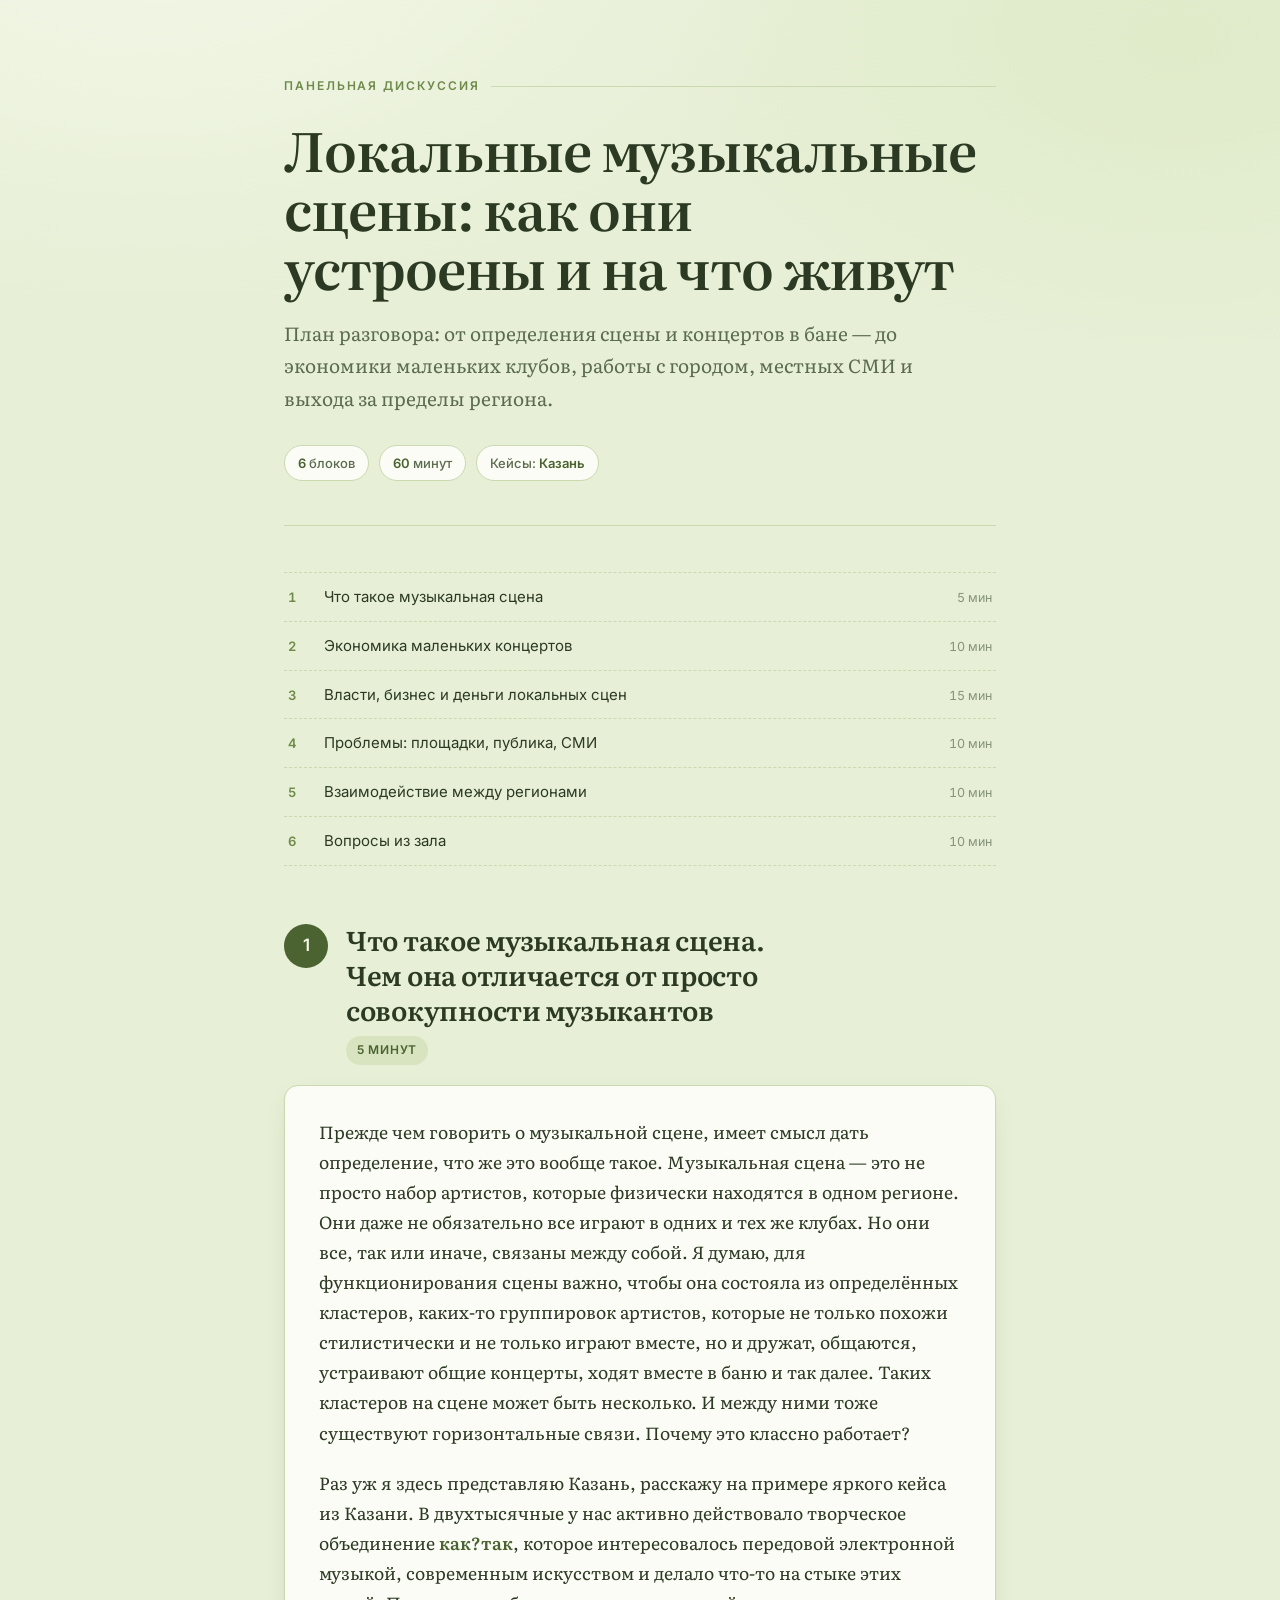
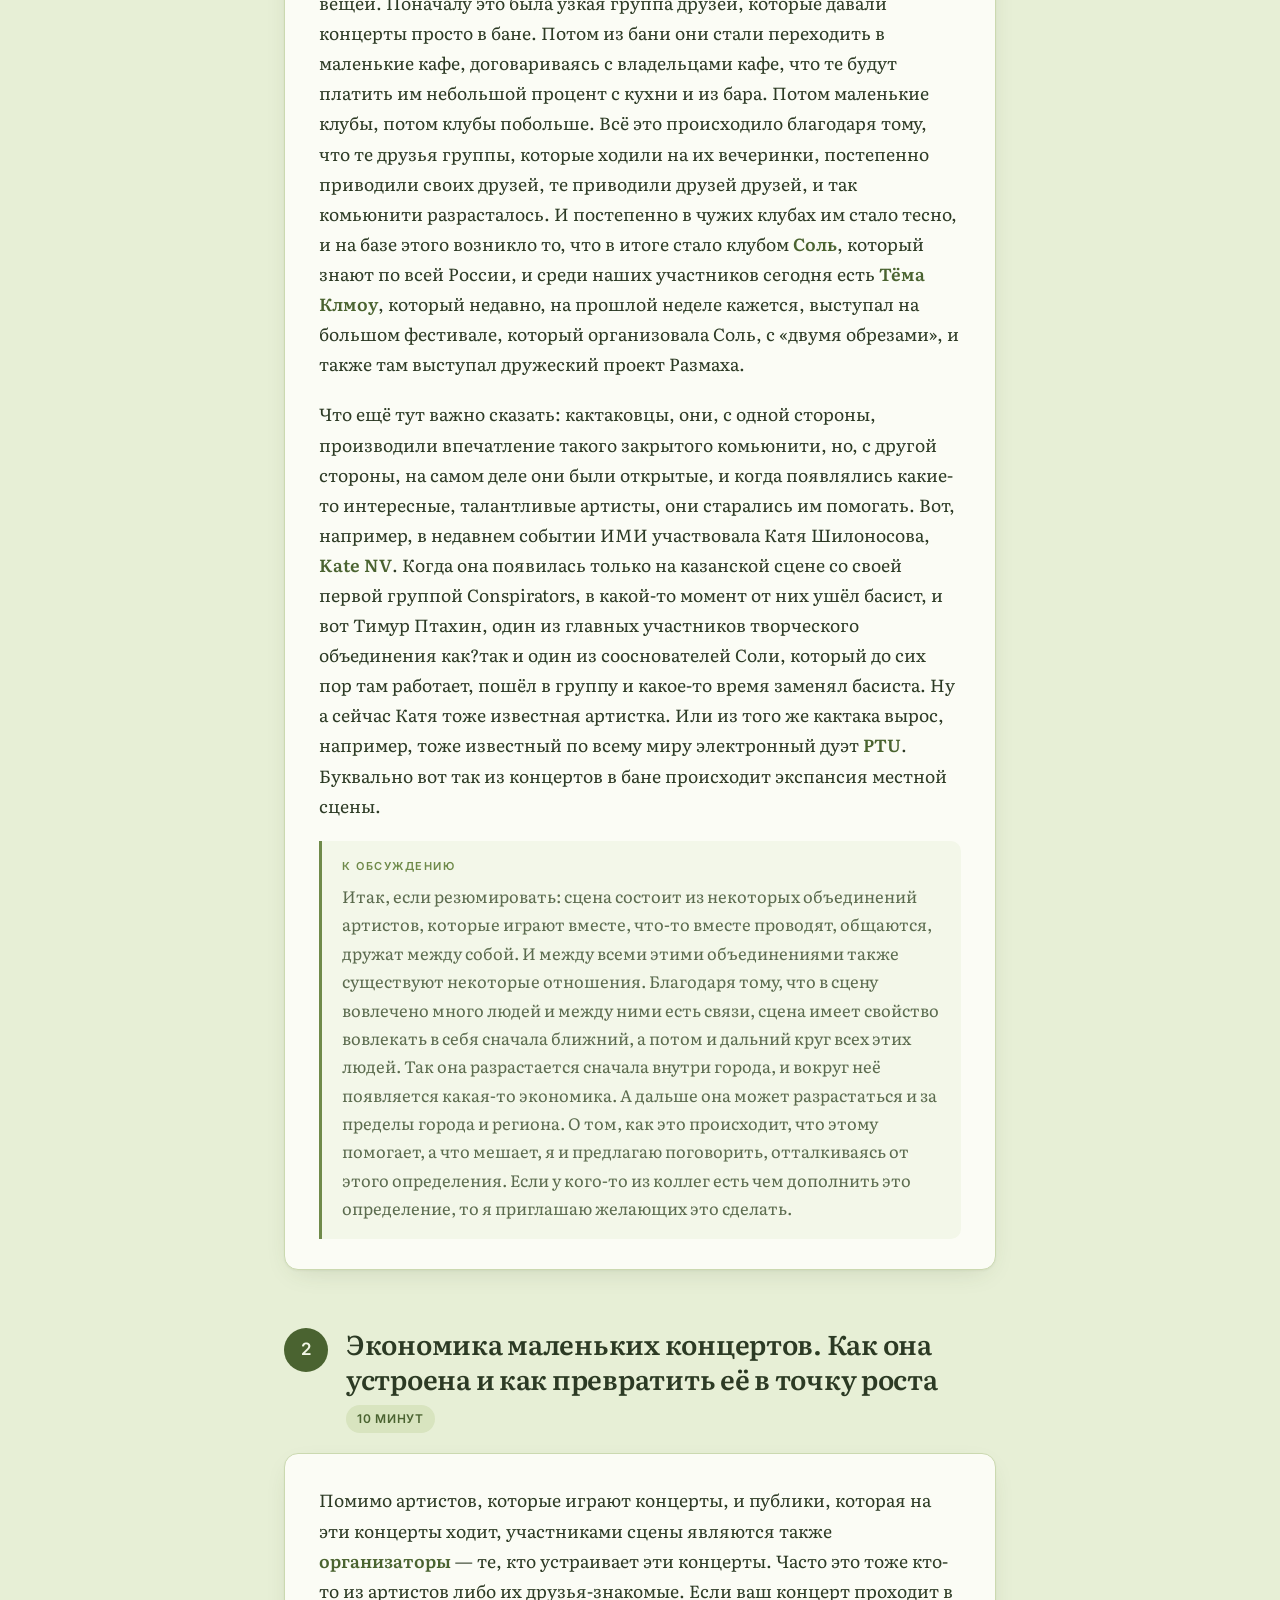
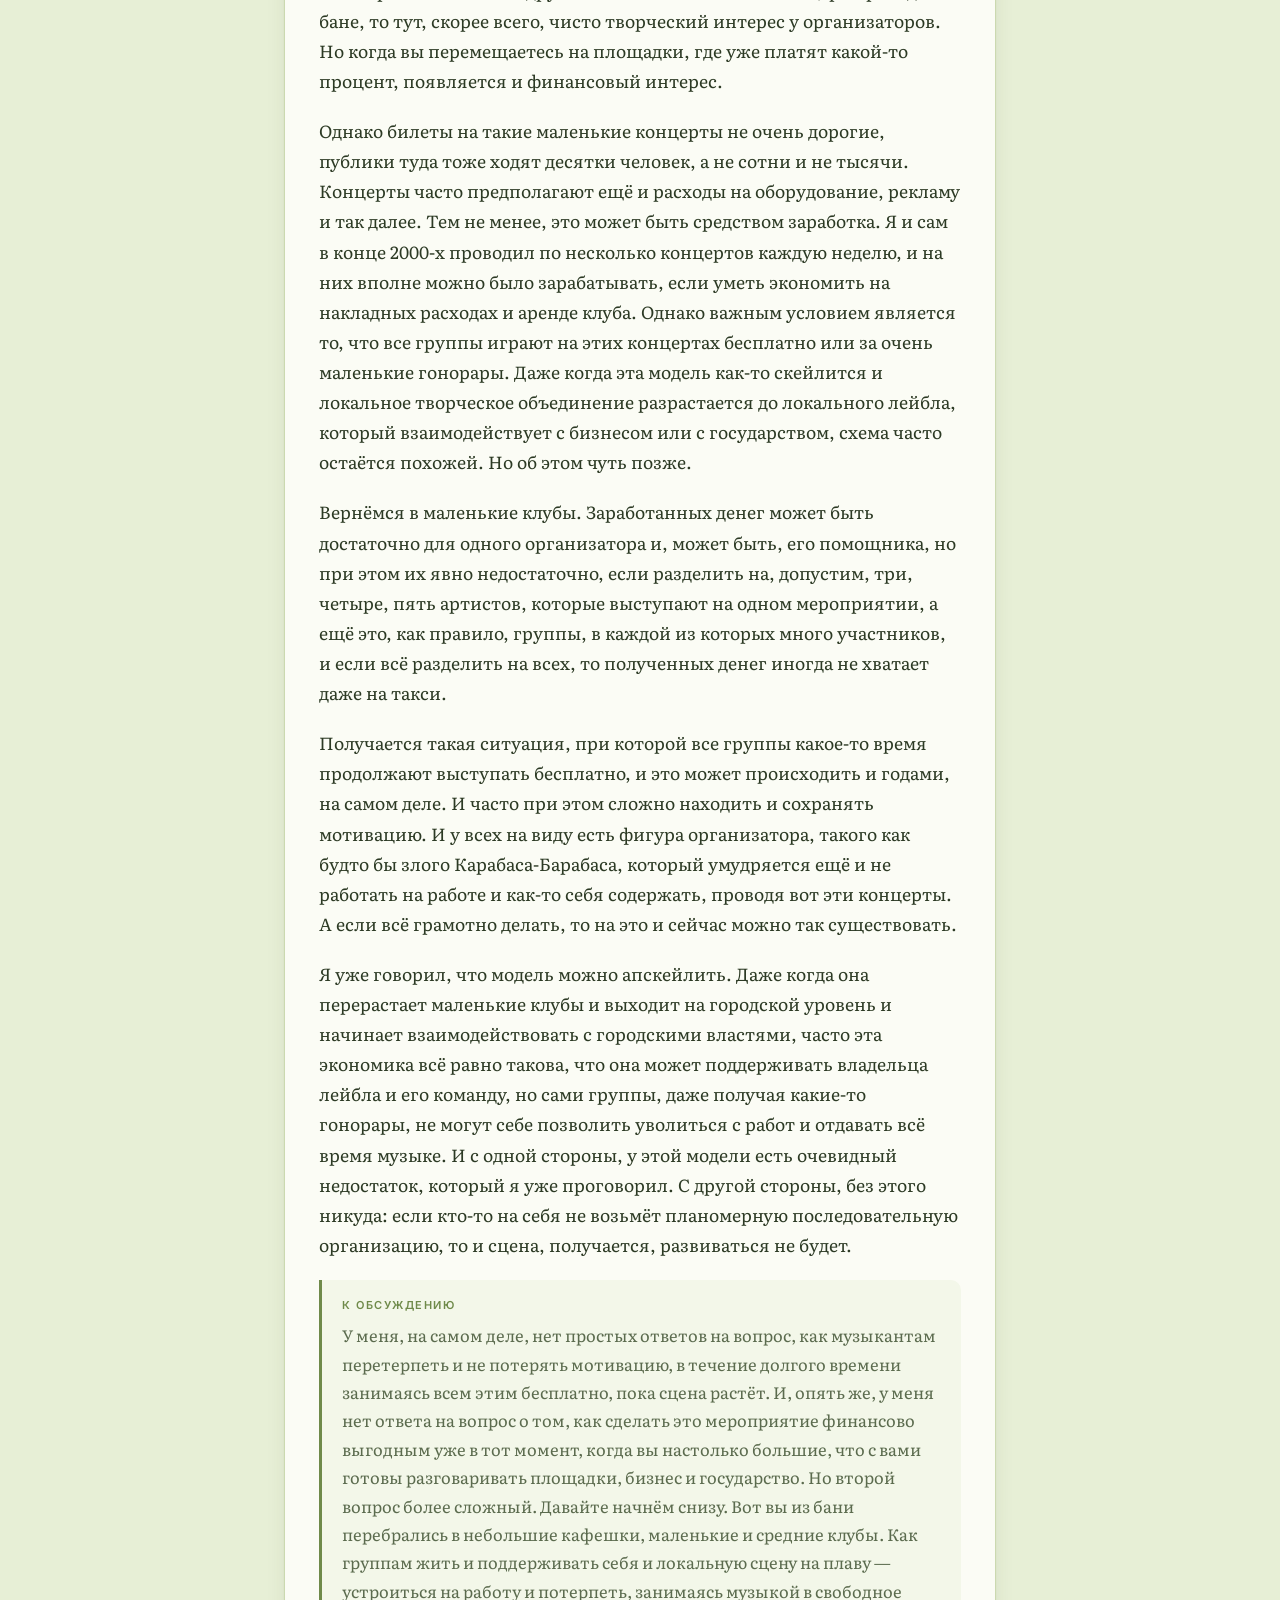
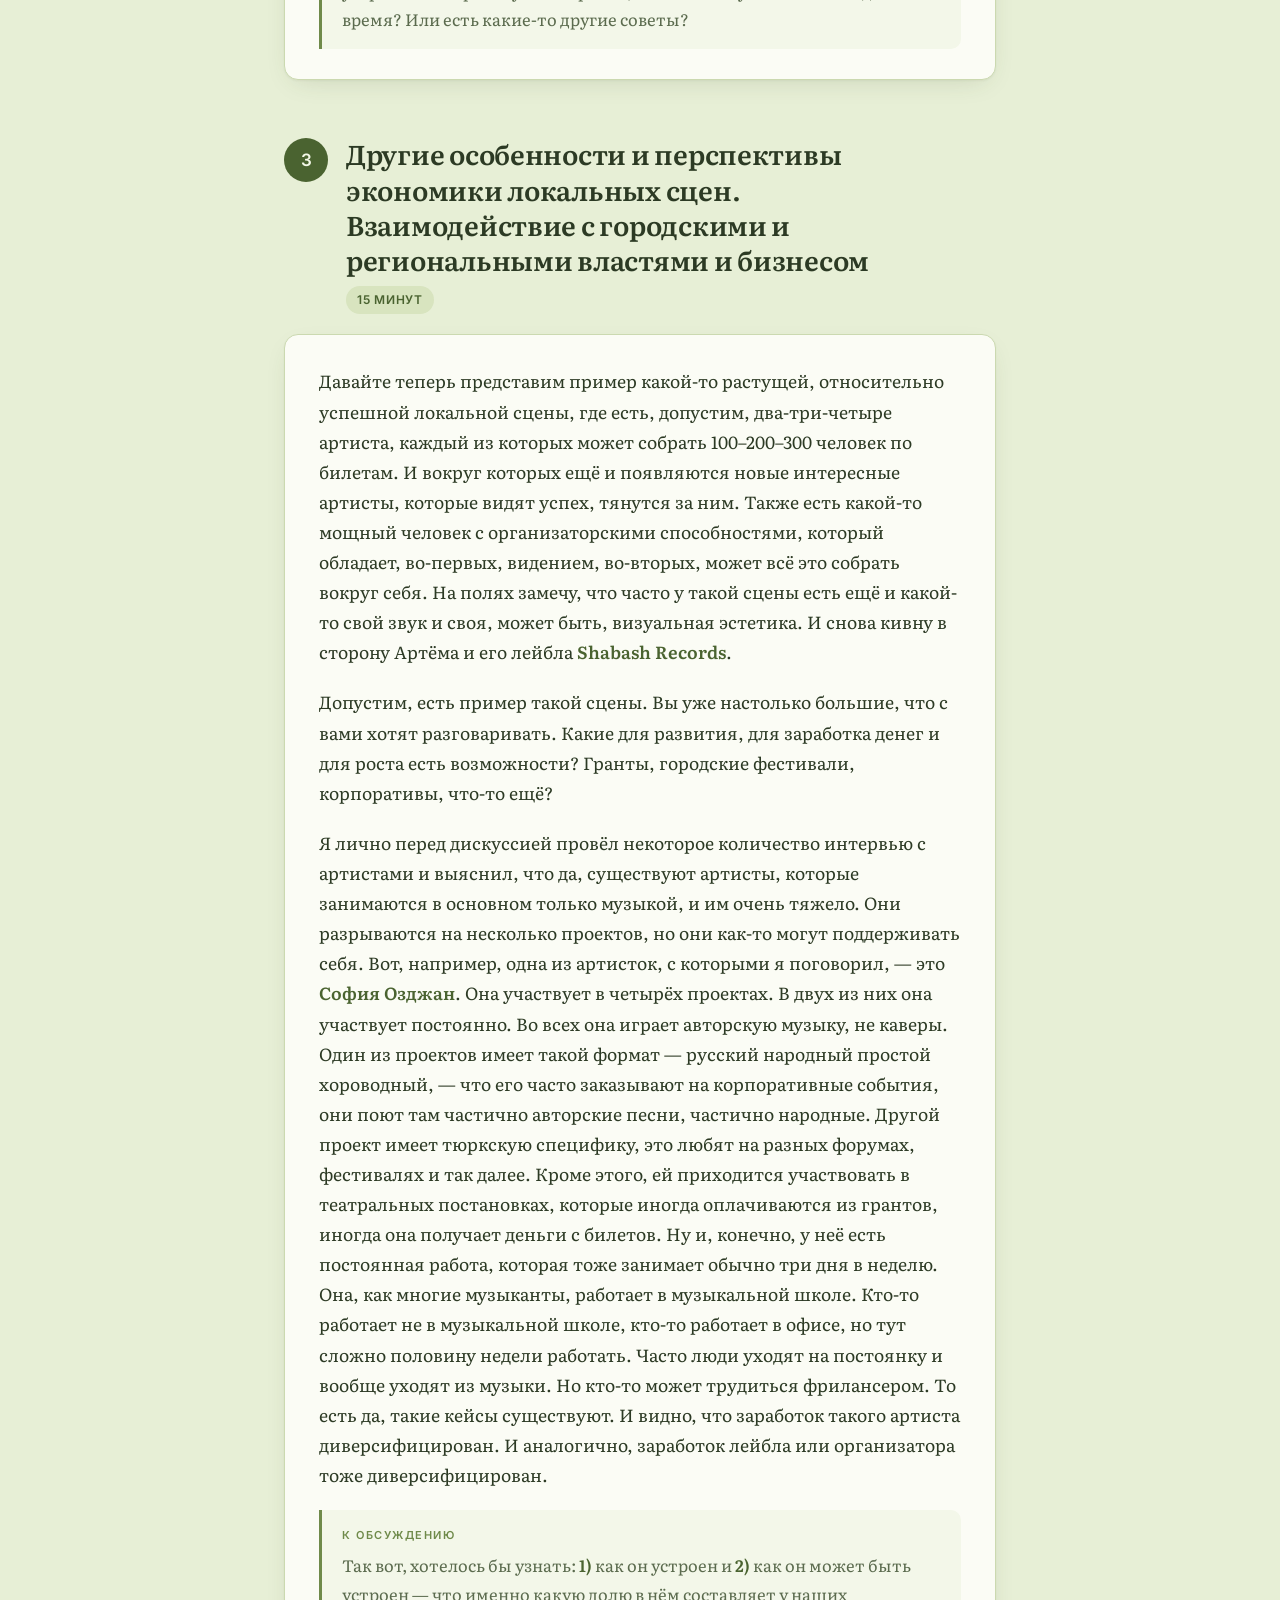
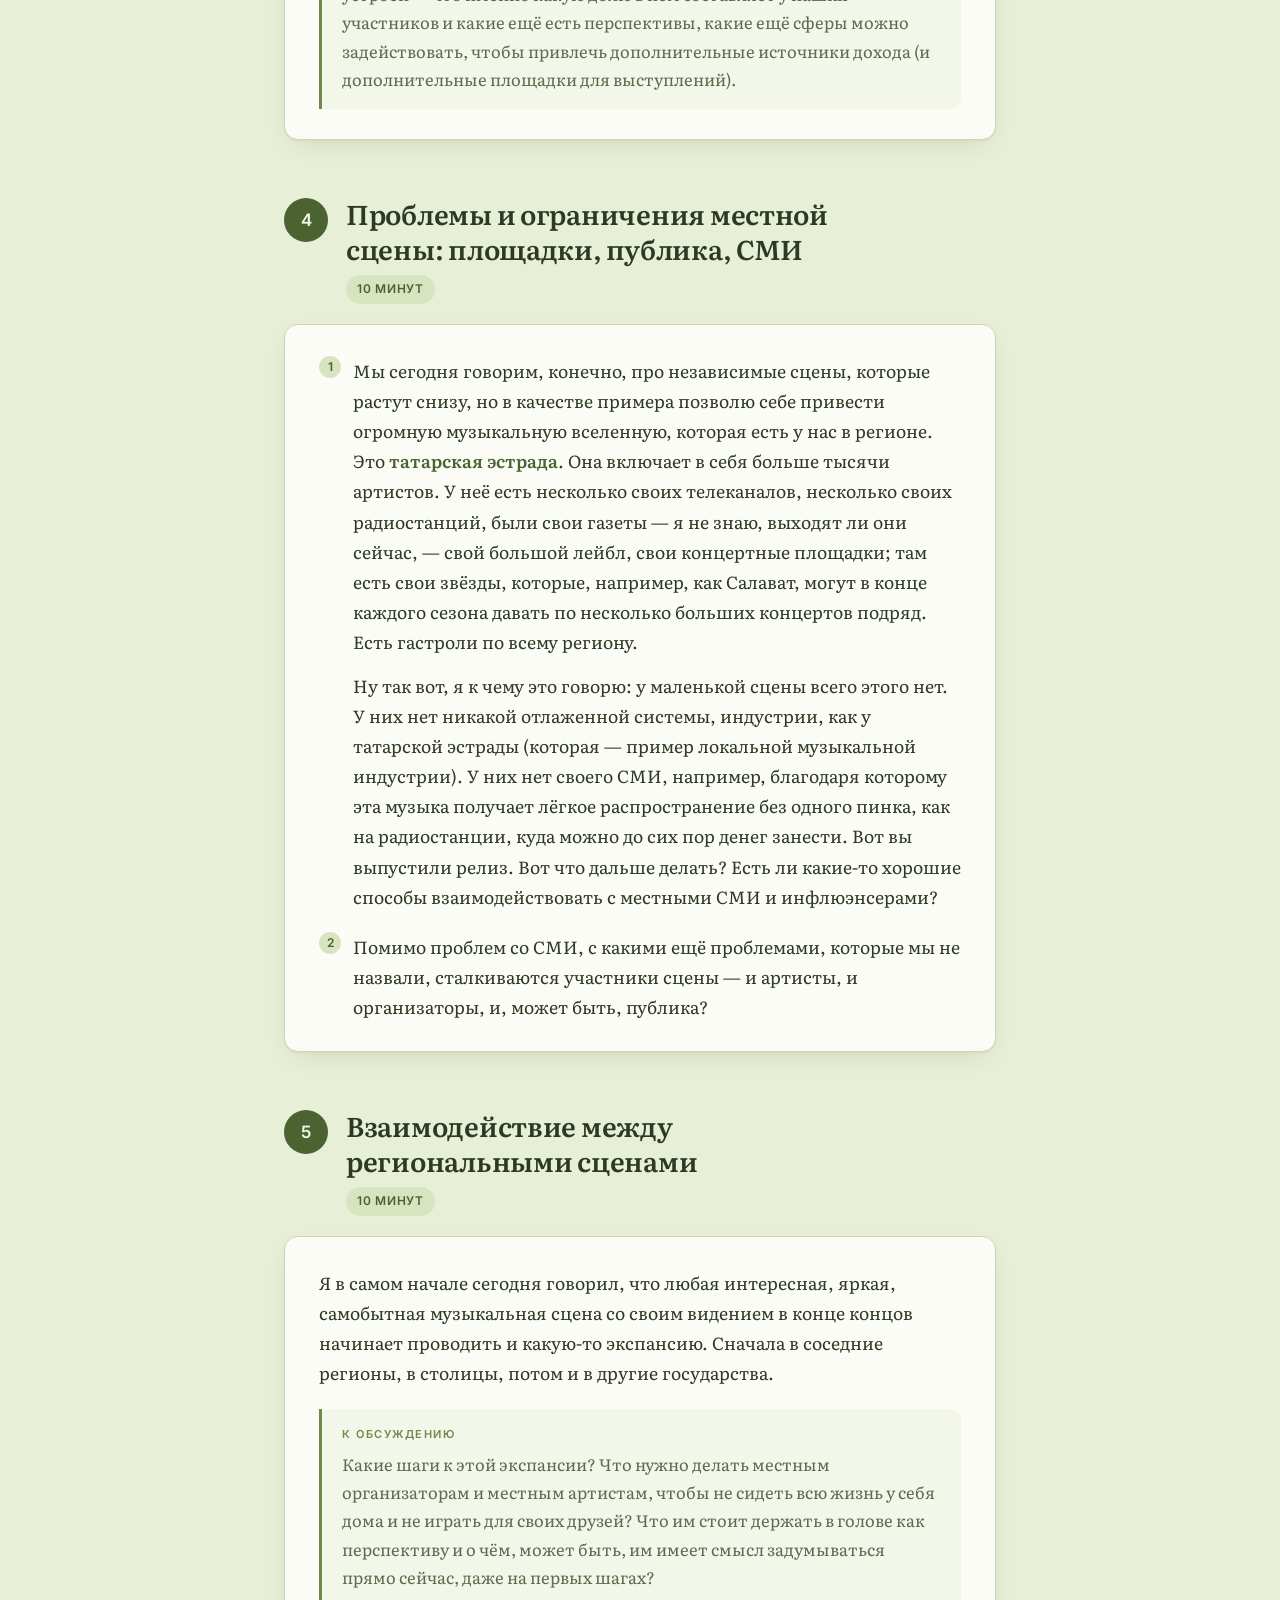
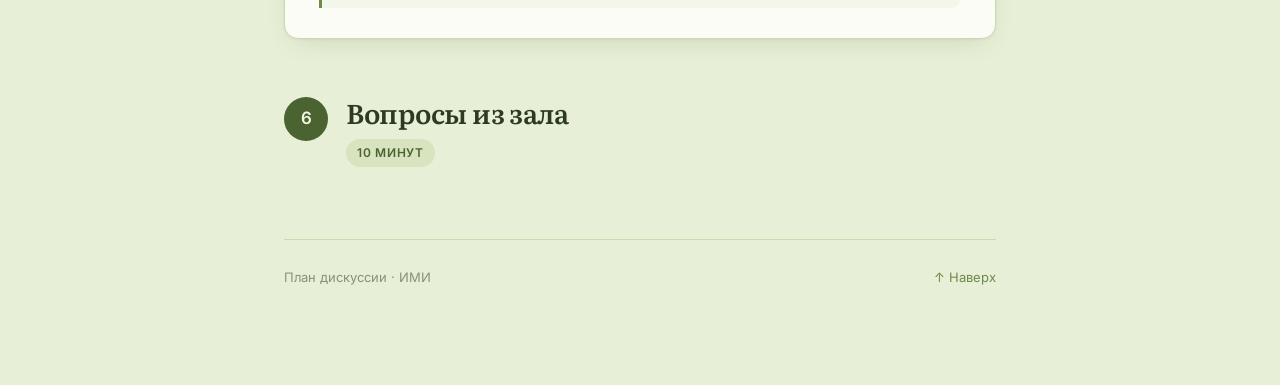
==== index.html @ 5d41c01d "Страница с планом дискуссии о локальных музыкальных сценах" ====
<!DOCTYPE html>
<html lang="ru">
<head>
<meta charset="utf-8">
<meta name="viewport" content="width=device-width, initial-scale=1">
<title>Локальные музыкальные сцены — план дискуссии</title>
<meta name="description" content="План панельной дискуссии о том, как устроены и как растут локальные музыкальные сцены.">
<link rel="preconnect" href="https://fonts.googleapis.com">
<link rel="preconnect" href="https://fonts.gstatic.com" crossorigin>
<link href="https://fonts.googleapis.com/css2?family=Literata:ital,opsz,wght@0,7..72,400;0,7..72,600;1,7..72,400&family=Inter:wght@400;500;600;700&display=swap" rel="stylesheet">
<style>
  :root{
    --pistachio:      #e7efd6;
    --pistachio-deep: #d8e4bf;
    --paper:          #fbfcf5;
    --ink:            #2c3a24;
    --ink-soft:       #5b6b4e;
    --ink-faint:      #86937a;
    --moss:           #6f8a4a;
    --moss-deep:      #4a6330;
    --rule:           #cbd9b0;
    --shadow:         0 1px 2px rgba(58,74,42,.05), 0 8px 28px -12px rgba(58,74,42,.22);
  }

  *{box-sizing:border-box}
  html{-webkit-text-size-adjust:100%}
  body{
    margin:0;
    background:
      radial-gradient(1100px 620px at 12% -8%, #f2f7e6 0%, rgba(242,247,230,0) 62%),
      radial-gradient(900px 560px at 92% 4%, #dfebc9 0%, rgba(223,235,201,0) 58%),
      var(--pistachio);
    background-attachment:fixed;
    color:var(--ink);
    font-family:"Literata", Georgia, "Times New Roman", serif;
    font-size:17.5px;
    line-height:1.72;
    -webkit-font-smoothing:antialiased;
  }

  .wrap{max-width:760px; margin:0 auto; padding:0 24px 96px}

  /* ---------- Шапка ---------- */
  header.hero{padding:76px 0 8px}
  .kicker{
    font-family:"Inter", system-ui, sans-serif;
    font-size:12px; font-weight:600; letter-spacing:.16em; text-transform:uppercase;
    color:var(--moss); margin:0 0 22px;
    display:flex; align-items:center; gap:12px;
  }
  .kicker::after{content:""; flex:1; height:1px; background:var(--rule)}

  h1{
    font-size:clamp(34px, 6.2vw, 54px);
    line-height:1.1; font-weight:600; letter-spacing:-.02em;
    margin:0 0 20px; text-wrap:balance;
  }
  .lede{
    font-size:19px; color:var(--ink-soft); margin:0 0 30px; max-width:36em;
  }
  .meta{
    display:flex; flex-wrap:wrap; gap:10px;
    font-family:"Inter", system-ui, sans-serif; font-size:13px; font-weight:500;
    padding-bottom:44px; border-bottom:1px solid var(--rule);
  }
  .meta span{
    background:var(--paper); border:1px solid var(--rule); color:var(--ink-soft);
    padding:6px 13px; border-radius:100px;
  }
  .meta span b{color:var(--moss-deep); font-weight:600}

  /* ---------- Оглавление ---------- */
  nav.toc{margin:38px 0 12px}
  nav.toc ol{list-style:none; margin:0; padding:0; counter-reset:toc}
  nav.toc li{counter-increment:toc; border-bottom:1px dashed var(--rule)}
  nav.toc li:first-child{border-top:1px dashed var(--rule)}
  nav.toc a{
    display:flex; align-items:baseline; gap:14px;
    padding:13px 4px; text-decoration:none; color:var(--ink);
    font-family:"Inter", system-ui, sans-serif; font-size:15px; line-height:1.45;
    transition:color .15s, padding-left .15s;
  }
  nav.toc a:hover{color:var(--moss-deep); padding-left:9px}
  nav.toc a::before{
    content:counter(toc); flex:none; width:22px;
    color:var(--moss); font-variant-numeric:tabular-nums; font-weight:600; font-size:13px;
  }
  nav.toc .t{flex:1}
  nav.toc .m{flex:none; color:var(--ink-faint); font-size:12.5px; font-variant-numeric:tabular-nums}

  /* ---------- Блоки ---------- */
  section.block{margin-top:56px; scroll-margin-top:24px}

  .head{
    display:flex; align-items:flex-start; gap:18px; margin-bottom:8px;
  }
  .num{
    flex:none; width:44px; height:44px; margin-top:2px;
    display:grid; place-items:center; border-radius:50%;
    background:var(--moss-deep); color:#f2f7e6;
    font-family:"Inter", system-ui, sans-serif; font-weight:600; font-size:17px;
  }
  .head h2{
    margin:0; font-size:clamp(22px, 3.4vw, 27px); line-height:1.3;
    font-weight:600; letter-spacing:-.01em; text-wrap:balance;
  }
  .time{
    display:inline-block; margin-top:9px;
    font-family:"Inter", system-ui, sans-serif; font-size:12px; font-weight:600;
    letter-spacing:.06em; text-transform:uppercase;
    color:var(--moss-deep); background:var(--pistachio-deep);
    padding:4px 11px; border-radius:100px;
  }

  .body{
    background:var(--paper);
    border:1px solid var(--rule);
    border-radius:14px;
    box-shadow:var(--shadow);
    padding:30px 34px;
    margin-top:20px;
  }
  .body > p:first-child{margin-top:0}
  .body > p:last-child{margin-bottom:0}
  .body p{margin:0 0 1.15em}

  .body b, .body strong{font-weight:600; color:var(--moss-deep)}

  ol.sub{margin:0; padding:0; list-style:none; counter-reset:sub}
  ol.sub > li{
    counter-increment:sub; position:relative; padding-left:34px; margin-bottom:1.15em;
  }
  ol.sub > li:last-child{margin-bottom:0}
  ol.sub > li::before{
    content:counter(sub); position:absolute; left:0; top:.1em;
    width:22px; height:22px; display:grid; place-items:center; border-radius:50%;
    background:var(--pistachio-deep); color:var(--moss-deep);
    font-family:"Inter", system-ui, sans-serif; font-size:12px; font-weight:600;
  }
  ol.sub > li p{margin:0 0 .8em}
  ol.sub > li p:last-child{margin-bottom:0}

  /* Итог блока */
  .takeaway{
    margin-top:1.3em; padding:16px 20px;
    border-left:3px solid var(--moss);
    background:#f3f7e9; border-radius:0 10px 10px 0;
    font-size:16.5px; color:var(--ink-soft);
  }
  .takeaway::before{
    content:"К обсуждению"; display:block;
    font-family:"Inter", system-ui, sans-serif; font-size:11px; font-weight:600;
    letter-spacing:.14em; text-transform:uppercase; color:var(--moss);
    margin-bottom:6px;
  }
  .takeaway p{margin:0}

  /* ---------- Подвал ---------- */
  footer{
    margin-top:72px; padding-top:26px; border-top:1px solid var(--rule);
    font-family:"Inter", system-ui, sans-serif; font-size:13px; color:var(--ink-faint);
    display:flex; justify-content:space-between; flex-wrap:wrap; gap:10px;
  }
  .totop{color:var(--moss); text-decoration:none}
  .totop:hover{text-decoration:underline}

  @media (max-width:600px){
    body{font-size:16.5px}
    .wrap{padding:0 18px 64px}
    header.hero{padding-top:52px}
    .body{padding:22px 20px; border-radius:12px}
    .num{width:38px; height:38px; font-size:15px}
    .head{gap:13px}
    nav.toc a{font-size:14px}
  }

  @media print{
    body{background:#fff}
    .body{box-shadow:none}
    nav.toc{display:none}
    section.block{break-inside:avoid}
  }
</style>
</head>
<body>
<div class="wrap">

<header class="hero">
  <p class="kicker">Панельная дискуссия</p>
  <h1>Локальные музыкальные сцены: как они устроены и на что живут</h1>
  <p class="lede">План разговора: от определения сцены и концертов в бане — до экономики маленьких клубов, работы с городом, местных СМИ и выхода за пределы региона.</p>
  <div class="meta">
    <span><b>6</b> блоков</span>
    <span><b>60</b> минут</span>
    <span>Кейсы: <b>Казань</b></span>
  </div>
</header>

<nav class="toc" aria-label="Содержание">
  <ol>
    <li><a href="#b1"><span class="t">Что такое музыкальная сцена</span><span class="m">5 мин</span></a></li>
    <li><a href="#b2"><span class="t">Экономика маленьких концертов</span><span class="m">10 мин</span></a></li>
    <li><a href="#b3"><span class="t">Власти, бизнес и деньги локальных сцен</span><span class="m">15 мин</span></a></li>
    <li><a href="#b4"><span class="t">Проблемы: площадки, публика, СМИ</span><span class="m">10 мин</span></a></li>
    <li><a href="#b5"><span class="t">Взаимодействие между регионами</span><span class="m">10 мин</span></a></li>
    <li><a href="#b6"><span class="t">Вопросы из зала</span><span class="m">10 мин</span></a></li>
  </ol>
</nav>

<!-- 1 -->
<section class="block" id="b1">
  <div class="head">
    <div class="num">1</div>
    <div>
      <h2>Что такое музыкальная сцена. Чем она отличается от просто совокупности музыкантов</h2>
      <span class="time">5 минут</span>
    </div>
  </div>
  <div class="body">
    <p>Прежде чем говорить о музыкальной сцене, имеет смысл дать определение, что же это вообще такое. Музыкальная сцена — это не просто набор артистов, которые физически находятся в одном регионе. Они даже не обязательно все играют в одних и тех же клубах. Но они все, так или иначе, связаны между собой. Я думаю, для функционирования сцены важно, чтобы она состояла из определённых кластеров, каких-то группировок артистов, которые не только похожи стилистически и не только играют вместе, но и дружат, общаются, устраивают общие концерты, ходят вместе в баню и так далее. Таких кластеров на сцене может быть несколько. И между ними тоже существуют горизонтальные связи. Почему это классно работает?</p>

    <p>Раз уж я здесь представляю Казань, расскажу на примере яркого кейса из Казани. В двухтысячные у нас активно действовало творческое объединение <b>как?так</b>, которое интересовалось передовой электронной музыкой, современным искусством и делало что-то на стыке этих вещей. Поначалу это была узкая группа друзей, которые давали концерты просто в бане. Потом из бани они стали переходить в маленькие кафе, договариваясь с владельцами кафе, что те будут платить им небольшой процент с кухни и из бара. Потом маленькие клубы, потом клубы побольше. Всё это происходило благодаря тому, что те друзья группы, которые ходили на их вечеринки, постепенно приводили своих друзей, те приводили друзей друзей, и так комьюнити разрасталось. И постепенно в чужих клубах им стало тесно, и на базе этого возникло то, что в итоге стало клубом <b>Соль</b>, который знают по всей России, и среди наших участников сегодня есть <b>Тёма Клмоу</b>, который недавно, на прошлой неделе кажется, выступал на большом фестивале, который организовала Соль, с «двумя обрезами», и также там выступал дружеский проект Размаха.</p>

    <p>Что ещё тут важно сказать: кактаковцы, они, с одной стороны, производили впечатление такого закрытого комьюнити, но, с другой стороны, на самом деле они были открытые, и когда появлялись какие-то интересные, талантливые артисты, они старались им помогать. Вот, например, в недавнем событии ИМИ участвовала Катя Шилоносова, <b>Kate NV</b>. Когда она появилась только на казанской сцене со своей первой группой Conspirators, в какой-то момент от них ушёл басист, и вот Тимур Птахин, один из главных участников творческого объединения как?так и один из сооснователей Соли, который до сих пор там работает, пошёл в группу и какое-то время заменял басиста. Ну а сейчас Катя тоже известная артистка. Или из того же кактака вырос, например, тоже известный по всему миру электронный дуэт <b>PTU</b>. Буквально вот так из концертов в бане происходит экспансия местной сцены.</p>

    <div class="takeaway">
      <p>Итак, если резюмировать: сцена состоит из некоторых объединений артистов, которые играют вместе, что-то вместе проводят, общаются, дружат между собой. И между всеми этими объединениями также существуют некоторые отношения. Благодаря тому, что в сцену вовлечено много людей и между ними есть связи, сцена имеет свойство вовлекать в себя сначала ближний, а потом и дальний круг всех этих людей. Так она разрастается сначала внутри города, и вокруг неё появляется какая-то экономика. А дальше она может разрастаться и за пределы города и региона. О том, как это происходит, что этому помогает, а что мешает, я и предлагаю поговорить, отталкиваясь от этого определения. Если у кого-то из коллег есть чем дополнить это определение, то я приглашаю желающих это сделать.</p>
    </div>
  </div>
</section>

<!-- 2 -->
<section class="block" id="b2">
  <div class="head">
    <div class="num">2</div>
    <div>
      <h2>Экономика маленьких концертов. Как она устроена и как превратить её в точку роста</h2>
      <span class="time">10 минут</span>
    </div>
  </div>
  <div class="body">
    <p>Помимо артистов, которые играют концерты, и публики, которая на эти концерты ходит, участниками сцены являются также <b>организаторы</b> — те, кто устраивает эти концерты. Часто это тоже кто-то из артистов либо их друзья-знакомые. Если ваш концерт проходит в бане, то тут, скорее всего, чисто творческий интерес у организаторов. Но когда вы перемещаетесь на площадки, где уже платят какой-то процент, появляется и финансовый интерес.</p>

    <p>Однако билеты на такие маленькие концерты не очень дорогие, публики туда тоже ходят десятки человек, а не сотни и не тысячи. Концерты часто предполагают ещё и расходы на оборудование, рекламу и так далее. Тем не менее, это может быть средством заработка. Я и сам в конце 2000-х проводил по несколько концертов каждую неделю, и на них вполне можно было зарабатывать, если уметь экономить на накладных расходах и аренде клуба. Однако важным условием является то, что все группы играют на этих концертах бесплатно или за очень маленькие гонорары. Даже когда эта модель как-то скейлится и локальное творческое объединение разрастается до локального лейбла, который взаимодействует с бизнесом или с государством, схема часто остаётся похожей. Но об этом чуть позже.</p>

    <p>Вернёмся в маленькие клубы. Заработанных денег может быть достаточно для одного организатора и, может быть, его помощника, но при этом их явно недостаточно, если разделить на, допустим, три, четыре, пять артистов, которые выступают на одном мероприятии, а ещё это, как правило, группы, в каждой из которых много участников, и если всё разделить на всех, то полученных денег иногда не хватает даже на такси.</p>

    <p>Получается такая ситуация, при которой все группы какое-то время продолжают выступать бесплатно, и это может происходить и годами, на самом деле. И часто при этом сложно находить и сохранять мотивацию. И у всех на виду есть фигура организатора, такого как будто бы злого Карабаса-Барабаса, который умудряется ещё и не работать на работе и как-то себя содержать, проводя вот эти концерты. А если всё грамотно делать, то на это и сейчас можно так существовать.</p>

    <p>Я уже говорил, что модель можно апскейлить. Даже когда она перерастает маленькие клубы и выходит на городской уровень и начинает взаимодействовать с городскими властями, часто эта экономика всё равно такова, что она может поддерживать владельца лейбла и его команду, но сами группы, даже получая какие-то гонорары, не могут себе позволить уволиться с работ и отдавать всё время музыке. И с одной стороны, у этой модели есть очевидный недостаток, который я уже проговорил. С другой стороны, без этого никуда: если кто-то на себя не возьмёт планомерную последовательную организацию, то и сцена, получается, развиваться не будет.</p>

    <div class="takeaway">
      <p>У меня, на самом деле, нет простых ответов на вопрос, как музыкантам перетерпеть и не потерять мотивацию, в течение долгого времени занимаясь всем этим бесплатно, пока сцена растёт. И, опять же, у меня нет ответа на вопрос о том, как сделать это мероприятие финансово выгодным уже в тот момент, когда вы настолько большие, что с вами готовы разговаривать площадки, бизнес и государство. Но второй вопрос более сложный. Давайте начнём снизу. Вот вы из бани перебрались в небольшие кафешки, маленькие и средние клубы. Как группам жить и поддерживать себя и локальную сцену на плаву — устроиться на работу и потерпеть, занимаясь музыкой в свободное время? Или есть какие-то другие советы?</p>
    </div>
  </div>
</section>

<!-- 3 -->
<section class="block" id="b3">
  <div class="head">
    <div class="num">3</div>
    <div>
      <h2>Другие особенности и перспективы экономики локальных сцен. Взаимодействие с городскими и региональными властями и бизнесом</h2>
      <span class="time">15 минут</span>
    </div>
  </div>
  <div class="body">
    <p>Давайте теперь представим пример какой-то растущей, относительно успешной локальной сцены, где есть, допустим, два-три-четыре артиста, каждый из которых может собрать 100–200–300 человек по билетам. И вокруг которых ещё и появляются новые интересные артисты, которые видят успех, тянутся за ним. Также есть какой-то мощный человек с организаторскими способностями, который обладает, во-первых, видением, во-вторых, может всё это собрать вокруг себя. На полях замечу, что часто у такой сцены есть ещё и какой-то свой звук и своя, может быть, визуальная эстетика. И снова кивну в сторону Артёма и его лейбла <b>Shabash Records</b>.</p>

    <p>Допустим, есть пример такой сцены. Вы уже настолько большие, что с вами хотят разговаривать. Какие для развития, для заработка денег и для роста есть возможности? Гранты, городские фестивали, корпоративы, что-то ещё?</p>

    <p>Я лично перед дискуссией провёл некоторое количество интервью с артистами и выяснил, что да, существуют артисты, которые занимаются в основном только музыкой, и им очень тяжело. Они разрываются на несколько проектов, но они как-то могут поддерживать себя. Вот, например, одна из артисток, с которыми я поговорил, — это <b>София Озджан</b>. Она участвует в четырёх проектах. В двух из них она участвует постоянно. Во всех она играет авторскую музыку, не каверы. Один из проектов имеет такой формат — русский народный простой хороводный, — что его часто заказывают на корпоративные события, они поют там частично авторские песни, частично народные. Другой проект имеет тюркскую специфику, это любят на разных форумах, фестивалях и так далее. Кроме этого, ей приходится участвовать в театральных постановках, которые иногда оплачиваются из грантов, иногда она получает деньги с билетов. Ну и, конечно, у неё есть постоянная работа, которая тоже занимает обычно три дня в неделю. Она, как многие музыканты, работает в музыкальной школе. Кто-то работает не в музыкальной школе, кто-то работает в офисе, но тут сложно половину недели работать. Часто люди уходят на постоянку и вообще уходят из музыки. Но кто-то может трудиться фрилансером. То есть да, такие кейсы существуют. И видно, что заработок такого артиста диверсифицирован. И аналогично, заработок лейбла или организатора тоже диверсифицирован.</p>

    <div class="takeaway">
      <p>Так вот, хотелось бы узнать: <b>1)</b> как он устроен и <b>2)</b> как он может быть устроен — что именно какую долю в нём составляет у наших участников и какие ещё есть перспективы, какие ещё сферы можно задействовать, чтобы привлечь дополнительные источники дохода (и дополнительные площадки для выступлений).</p>
    </div>
  </div>
</section>

<!-- 4 -->
<section class="block" id="b4">
  <div class="head">
    <div class="num">4</div>
    <div>
      <h2>Проблемы и ограничения местной сцены: площадки, публика, СМИ</h2>
      <span class="time">10 минут</span>
    </div>
  </div>
  <div class="body">
    <ol class="sub">
      <li>
        <p>Мы сегодня говорим, конечно, про независимые сцены, которые растут снизу, но в качестве примера позволю себе привести огромную музыкальную вселенную, которая есть у нас в регионе. Это <b>татарская эстрада</b>. Она включает в себя больше тысячи артистов. У неё есть несколько своих телеканалов, несколько своих радиостанций, были свои газеты — я не знаю, выходят ли они сейчас, — свой большой лейбл, свои концертные площадки; там есть свои звёзды, которые, например, как Салават, могут в конце каждого сезона давать по несколько больших концертов подряд. Есть гастроли по всему региону.</p>
        <p>Ну так вот, я к чему это говорю: у маленькой сцены всего этого нет. У них нет никакой отлаженной системы, индустрии, как у татарской эстрады (которая — пример локальной музыкальной индустрии). У них нет своего СМИ, например, благодаря которому эта музыка получает лёгкое распространение без одного пинка, как на радиостанции, куда можно до сих пор денег занести. Вот вы выпустили релиз. Вот что дальше делать? Есть ли какие-то хорошие способы взаимодействовать с местными СМИ и инфлюэнсерами?</p>
      </li>
      <li>
        <p>Помимо проблем со СМИ, с какими ещё проблемами, которые мы не назвали, сталкиваются участники сцены — и артисты, и организаторы, и, может быть, публика?</p>
      </li>
    </ol>
  </div>
</section>

<!-- 5 -->
<section class="block" id="b5">
  <div class="head">
    <div class="num">5</div>
    <div>
      <h2>Взаимодействие между региональными сценами</h2>
      <span class="time">10 минут</span>
    </div>
  </div>
  <div class="body">
    <p>Я в самом начале сегодня говорил, что любая интересная, яркая, самобытная музыкальная сцена со своим видением в конце концов начинает проводить и какую-то экспансию. Сначала в соседние регионы, в столицы, потом и в другие государства.</p>

    <div class="takeaway">
      <p>Какие шаги к этой экспансии? Что нужно делать местным организаторам и местным артистам, чтобы не сидеть всю жизнь у себя дома и не играть для своих друзей? Что им стоит держать в голове как перспективу и о чём, может быть, им имеет смысл задумываться прямо сейчас, даже на первых шагах?</p>
    </div>
  </div>
</section>

<!-- 6 -->
<section class="block" id="b6">
  <div class="head">
    <div class="num">6</div>
    <div>
      <h2>Вопросы из зала</h2>
      <span class="time">10 минут</span>
    </div>
  </div>
</section>

<footer>
  <span>План дискуссии · ИМИ</span>
  <a class="totop" href="#">↑ Наверх</a>
</footer>

</div>
</body>
</html>
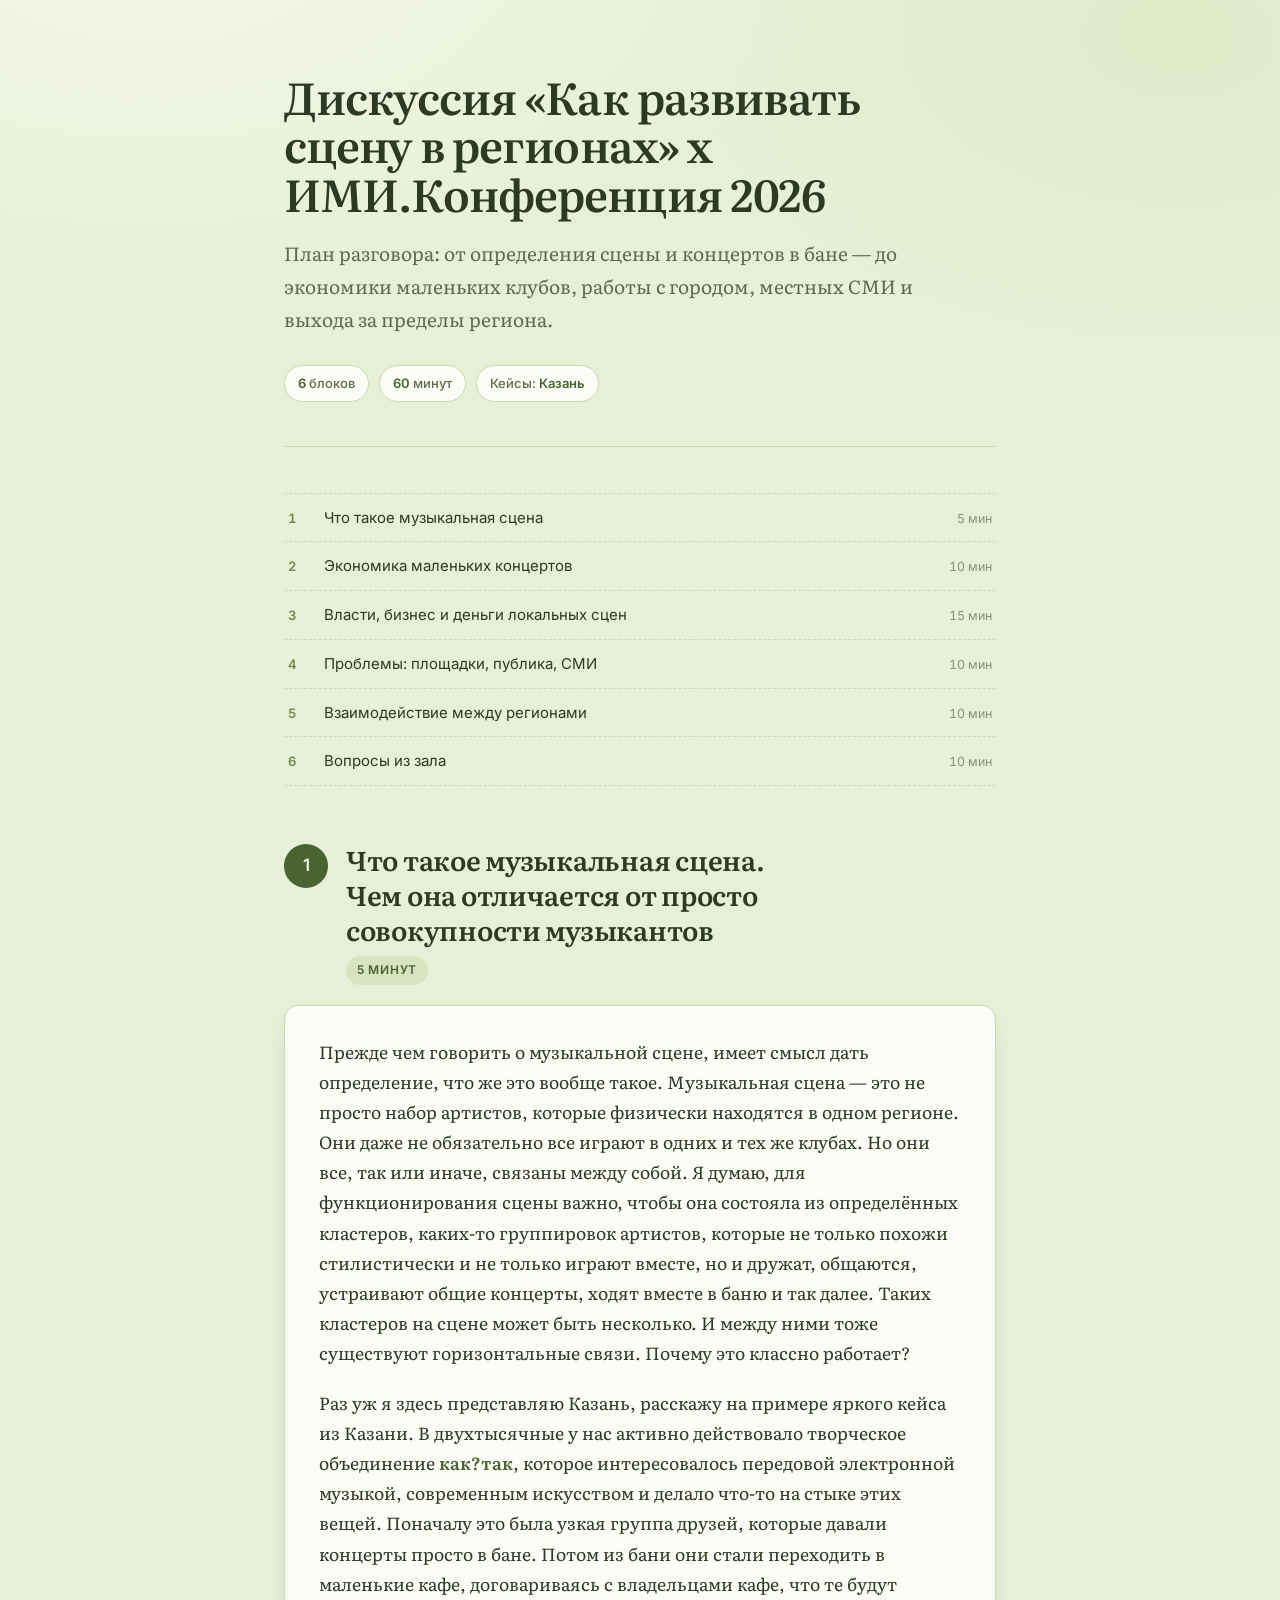
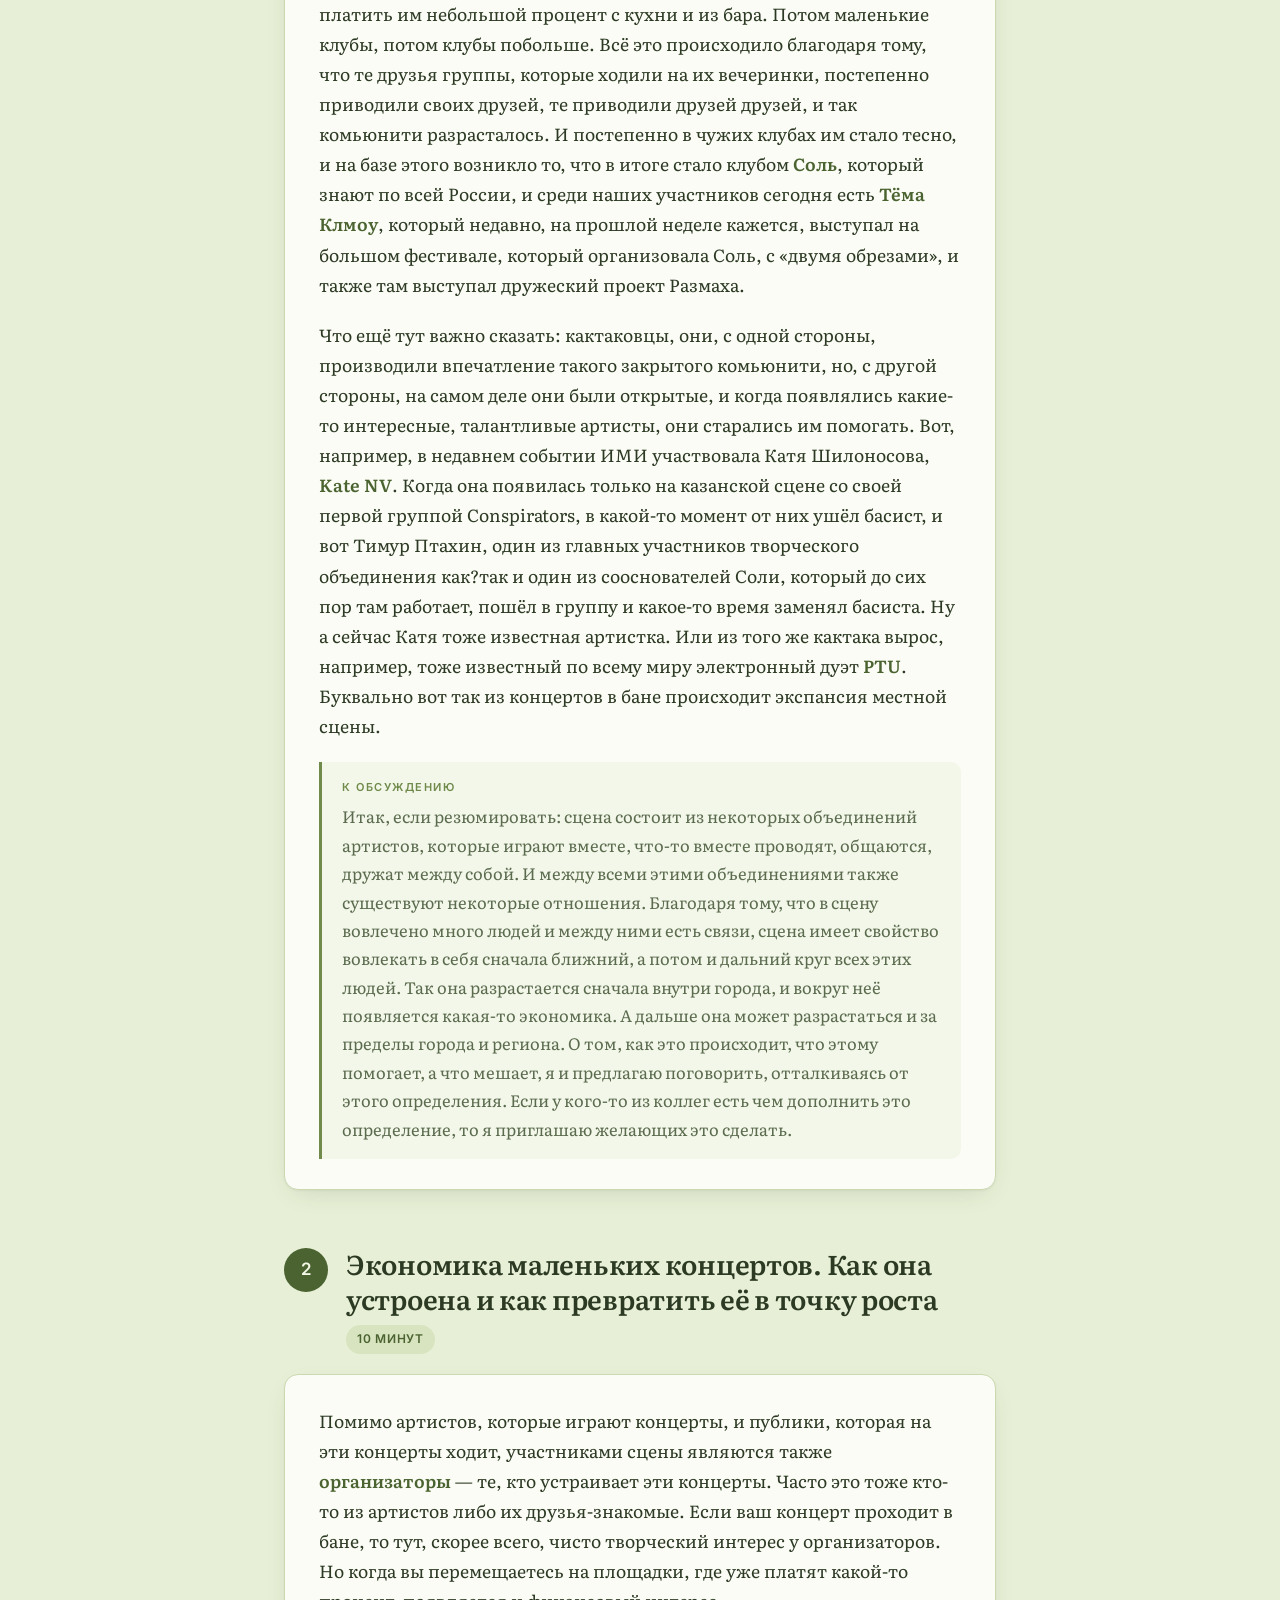
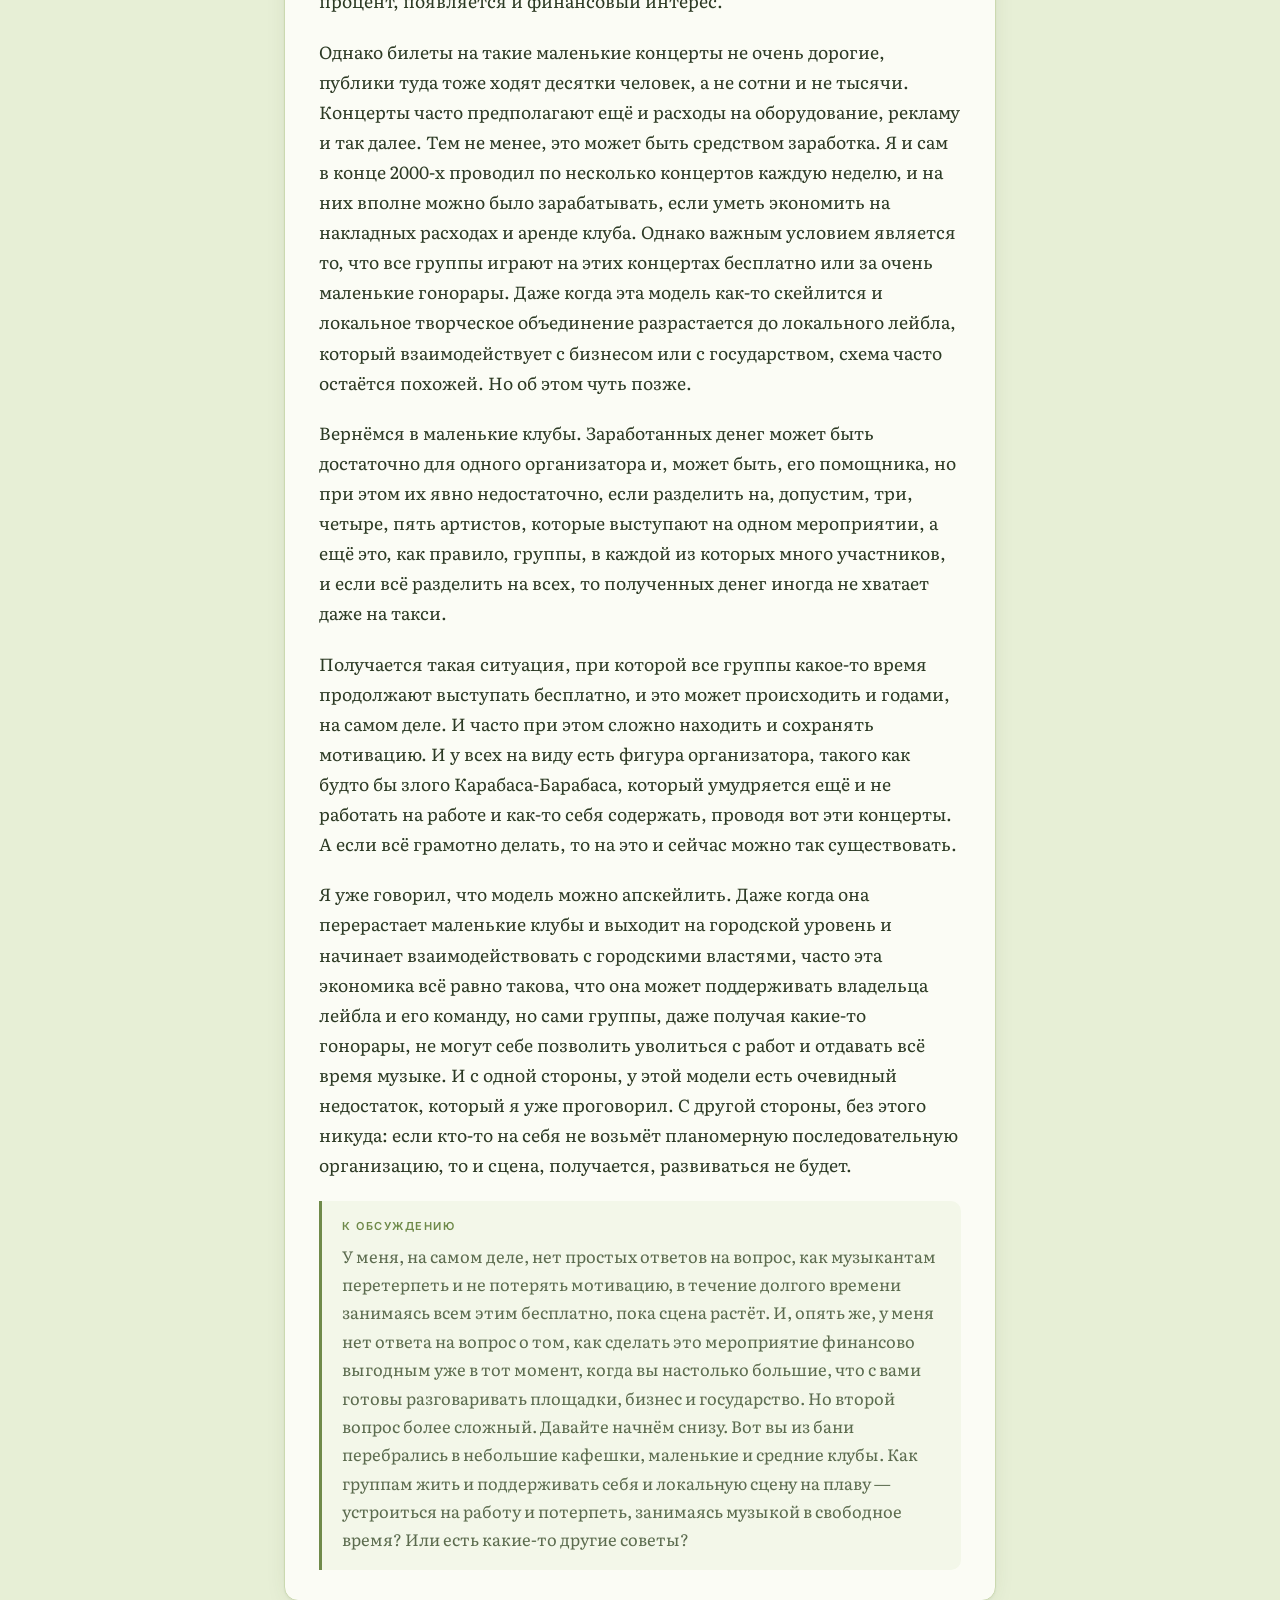
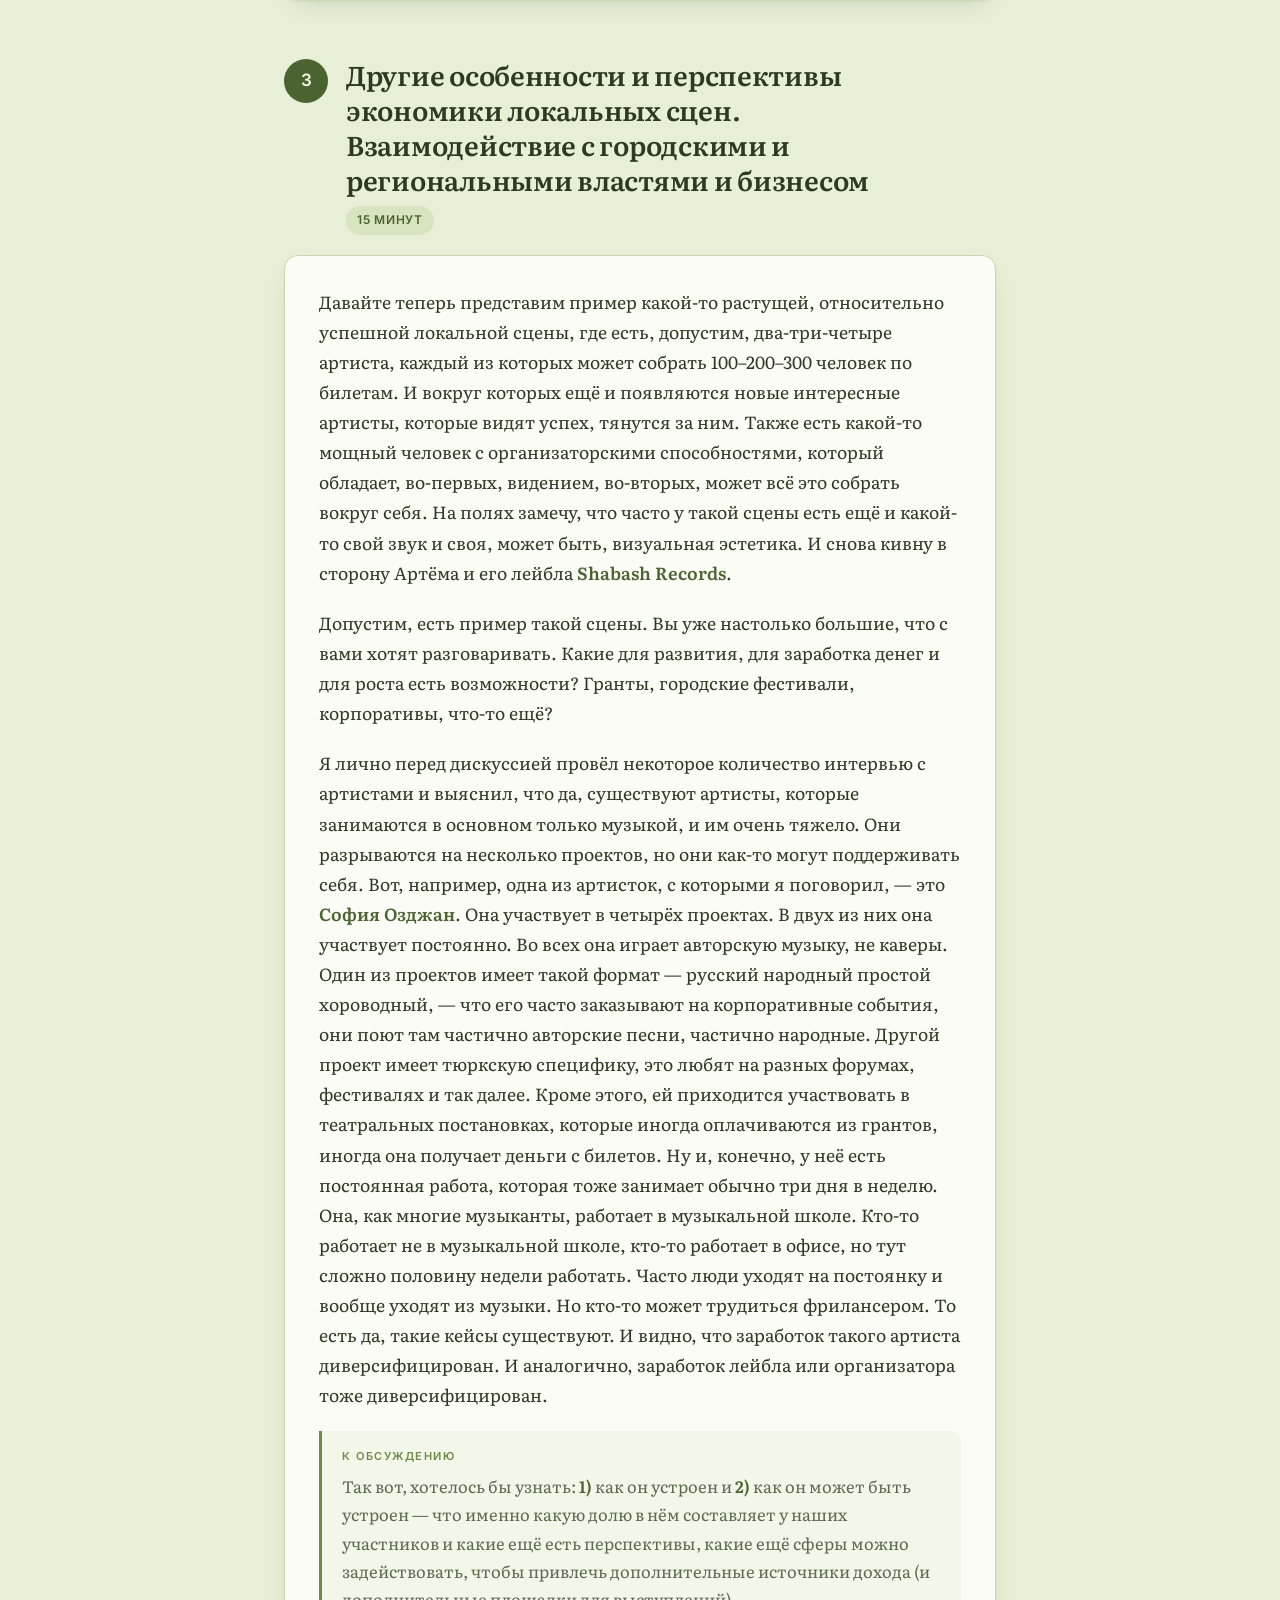
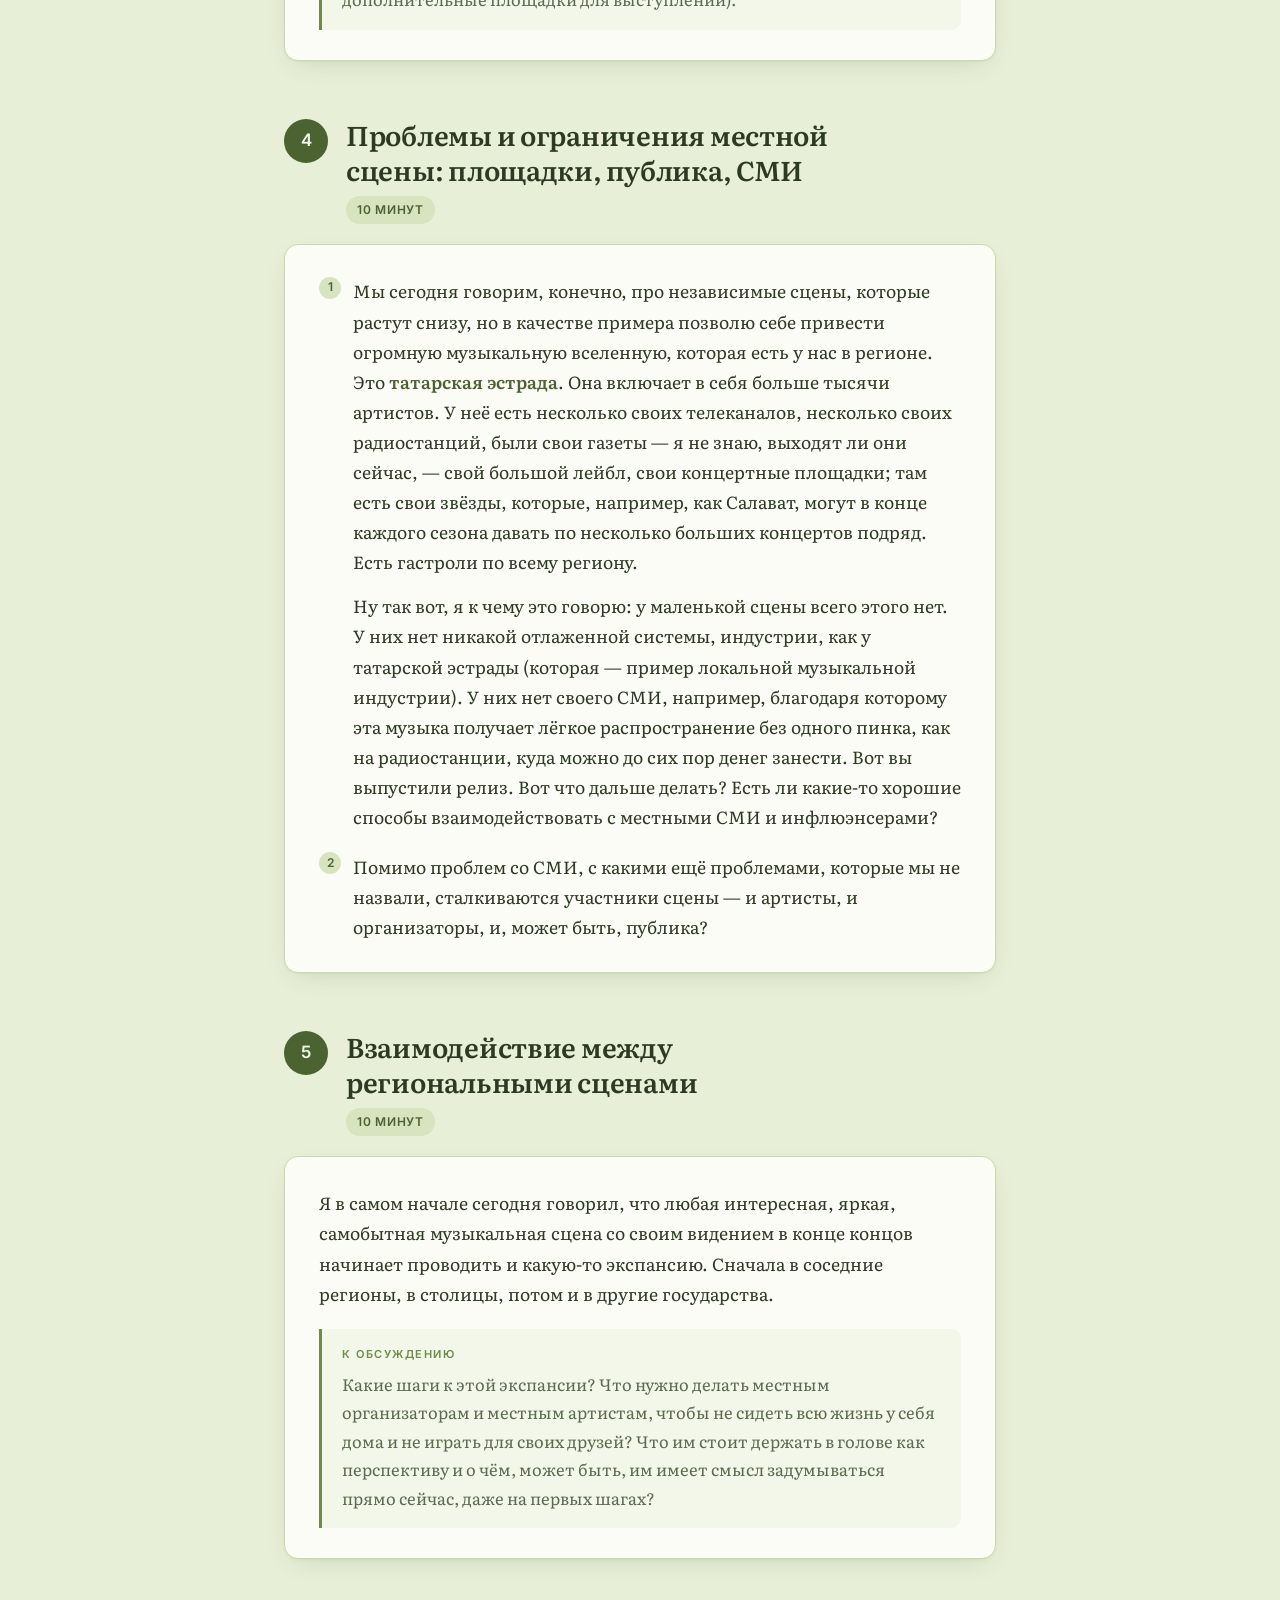
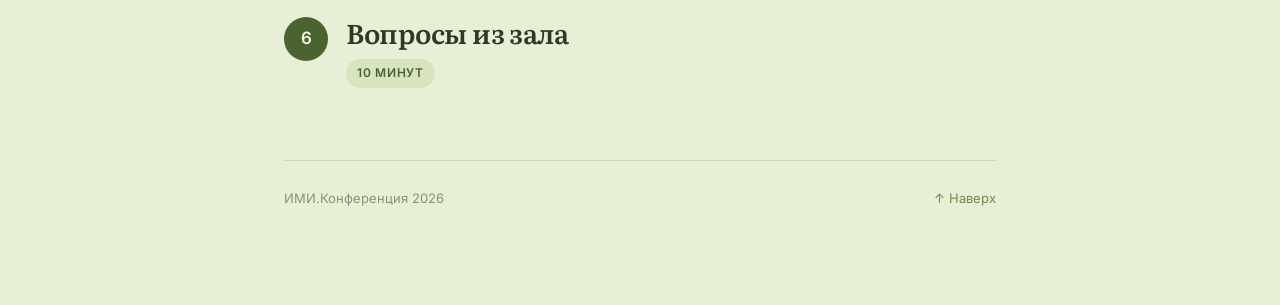
==== commit b606cf24: "Новый заголовок страницы" ====
--- a/index.html
+++ b/index.html
@@ -3,7 +3,7 @@
 <head>
 <meta charset="utf-8">
 <meta name="viewport" content="width=device-width, initial-scale=1">
-<title>Локальные музыкальные сцены — план дискуссии</title>
+<title>Как развивать сцену в регионах — ИМИ.Конференция 2026</title>
 <meta name="description" content="План панельной дискуссии о том, как устроены и как растут локальные музыкальные сцены.">
 <link rel="preconnect" href="https://fonts.googleapis.com">
 <link rel="preconnect" href="https://fonts.gstatic.com" crossorigin>
@@ -41,7 +41,7 @@
   .wrap{max-width:760px; margin:0 auto; padding:0 24px 96px}
 
   /* ---------- Шапка ---------- */
-  header.hero{padding:76px 0 8px}
+  header.hero{padding:72px 0 8px}
   .kicker{
     font-family:"Inter", system-ui, sans-serif;
     font-size:12px; font-weight:600; letter-spacing:.16em; text-transform:uppercase;
@@ -51,7 +51,7 @@
   .kicker::after{content:""; flex:1; height:1px; background:var(--rule)}
 
   h1{
-    font-size:clamp(34px, 6.2vw, 54px);
+    font-size:clamp(30px, 5.2vw, 44px);
     line-height:1.1; font-weight:600; letter-spacing:-.02em;
     margin:0 0 20px; text-wrap:balance;
   }
@@ -186,8 +186,7 @@
 <div class="wrap">
 
 <header class="hero">
-  <p class="kicker">Панельная дискуссия</p>
-  <h1>Локальные музыкальные сцены: как они устроены и на что живут</h1>
+  <h1>Дискуссия «Как развивать сцену в регионах» х ИМИ.Конференция 2026</h1>
   <p class="lede">План разговора: от определения сцены и концертов в бане — до экономики маленьких клубов, работы с городом, местных СМИ и выхода за пределы региона.</p>
   <div class="meta">
     <span><b>6</b> блоков</span>
@@ -329,7 +328,7 @@
 </section>
 
 <footer>
-  <span>План дискуссии · ИМИ</span>
+  <span>ИМИ.Конференция 2026</span>
   <a class="totop" href="#">↑ Наверх</a>
 </footer>
 
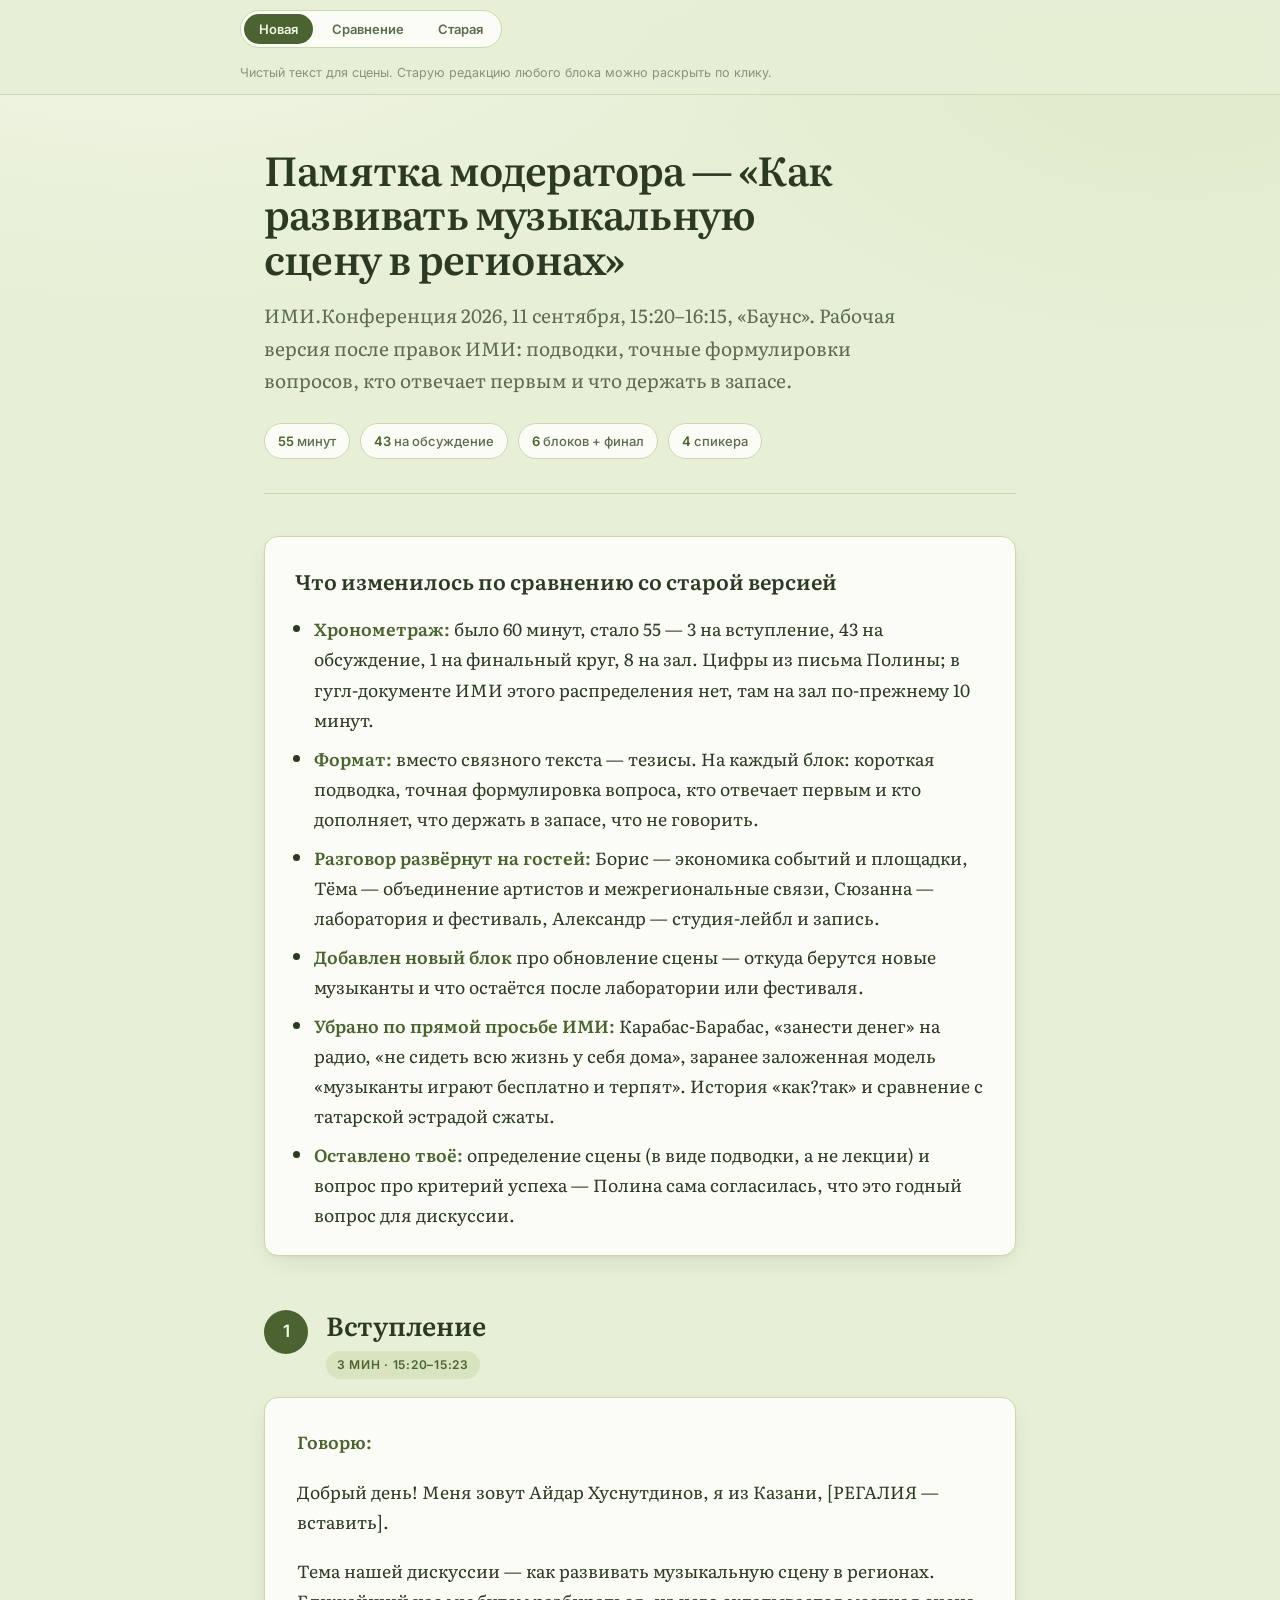
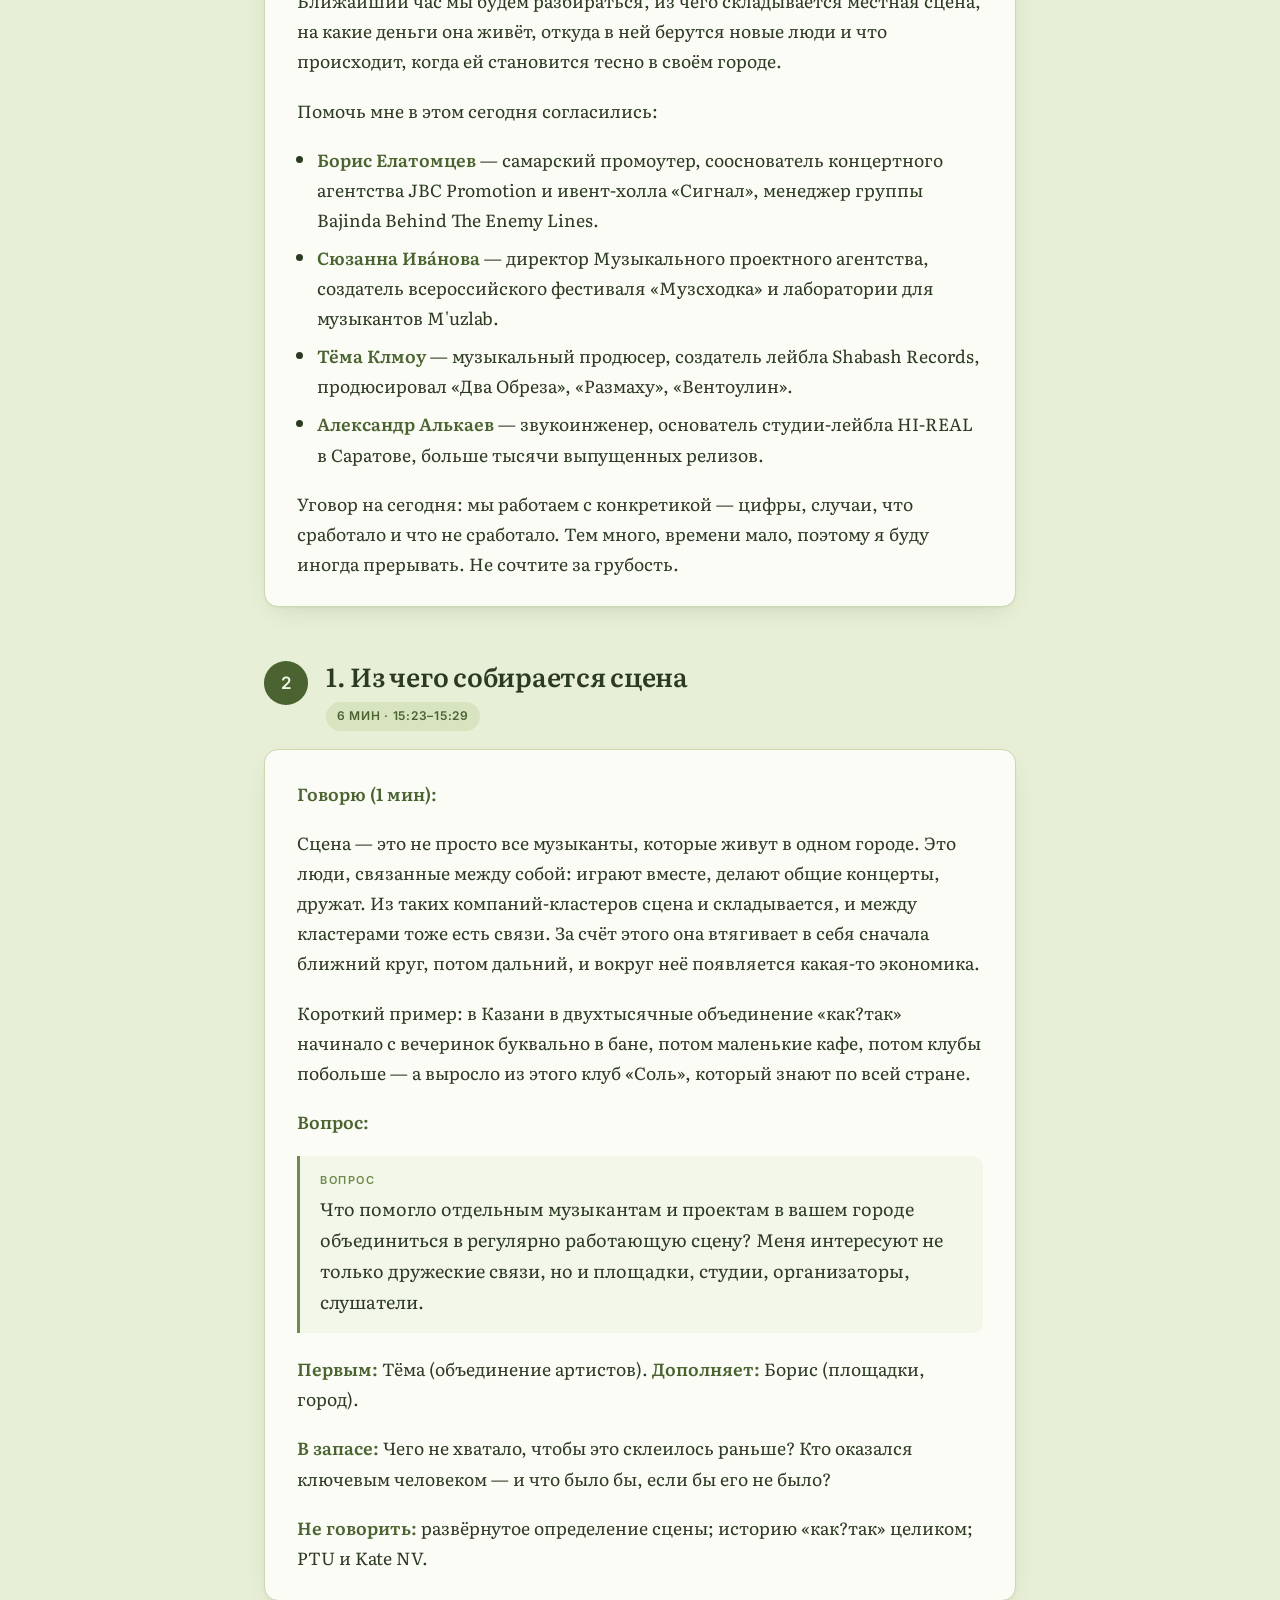
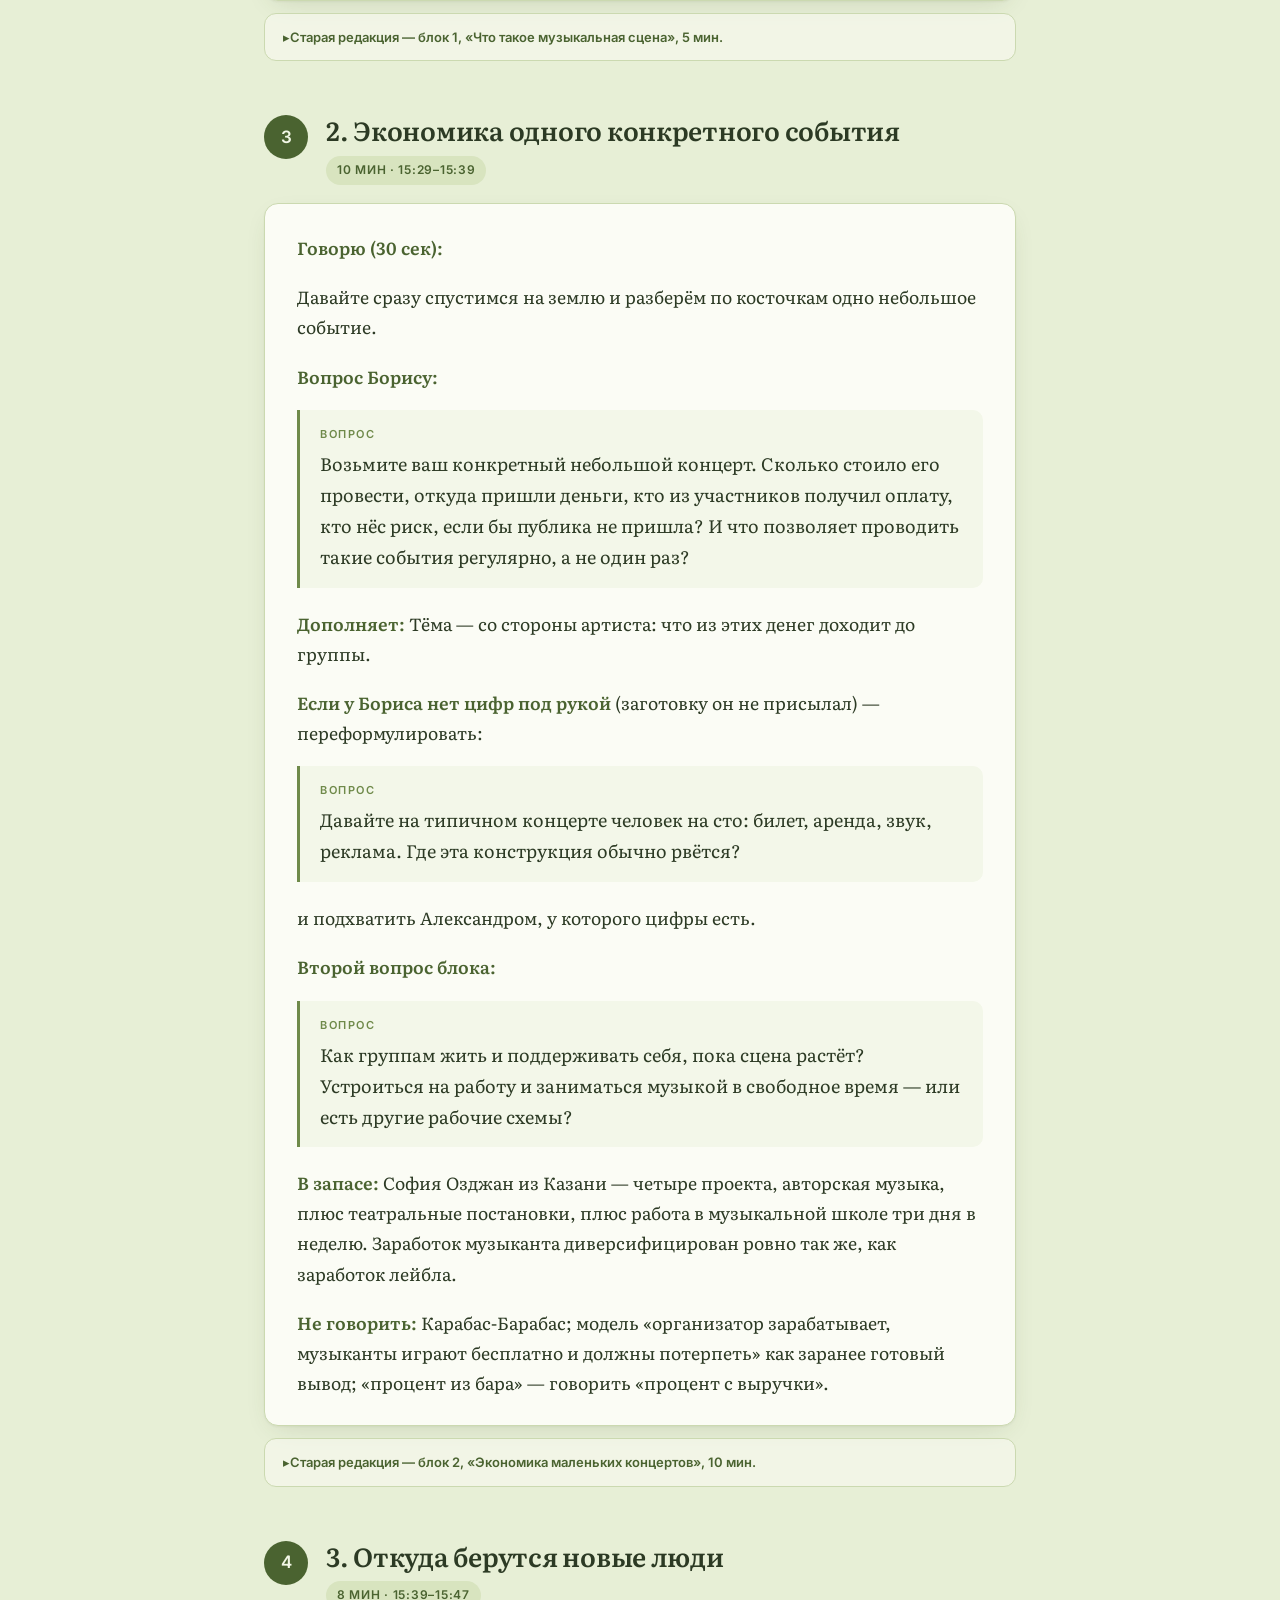
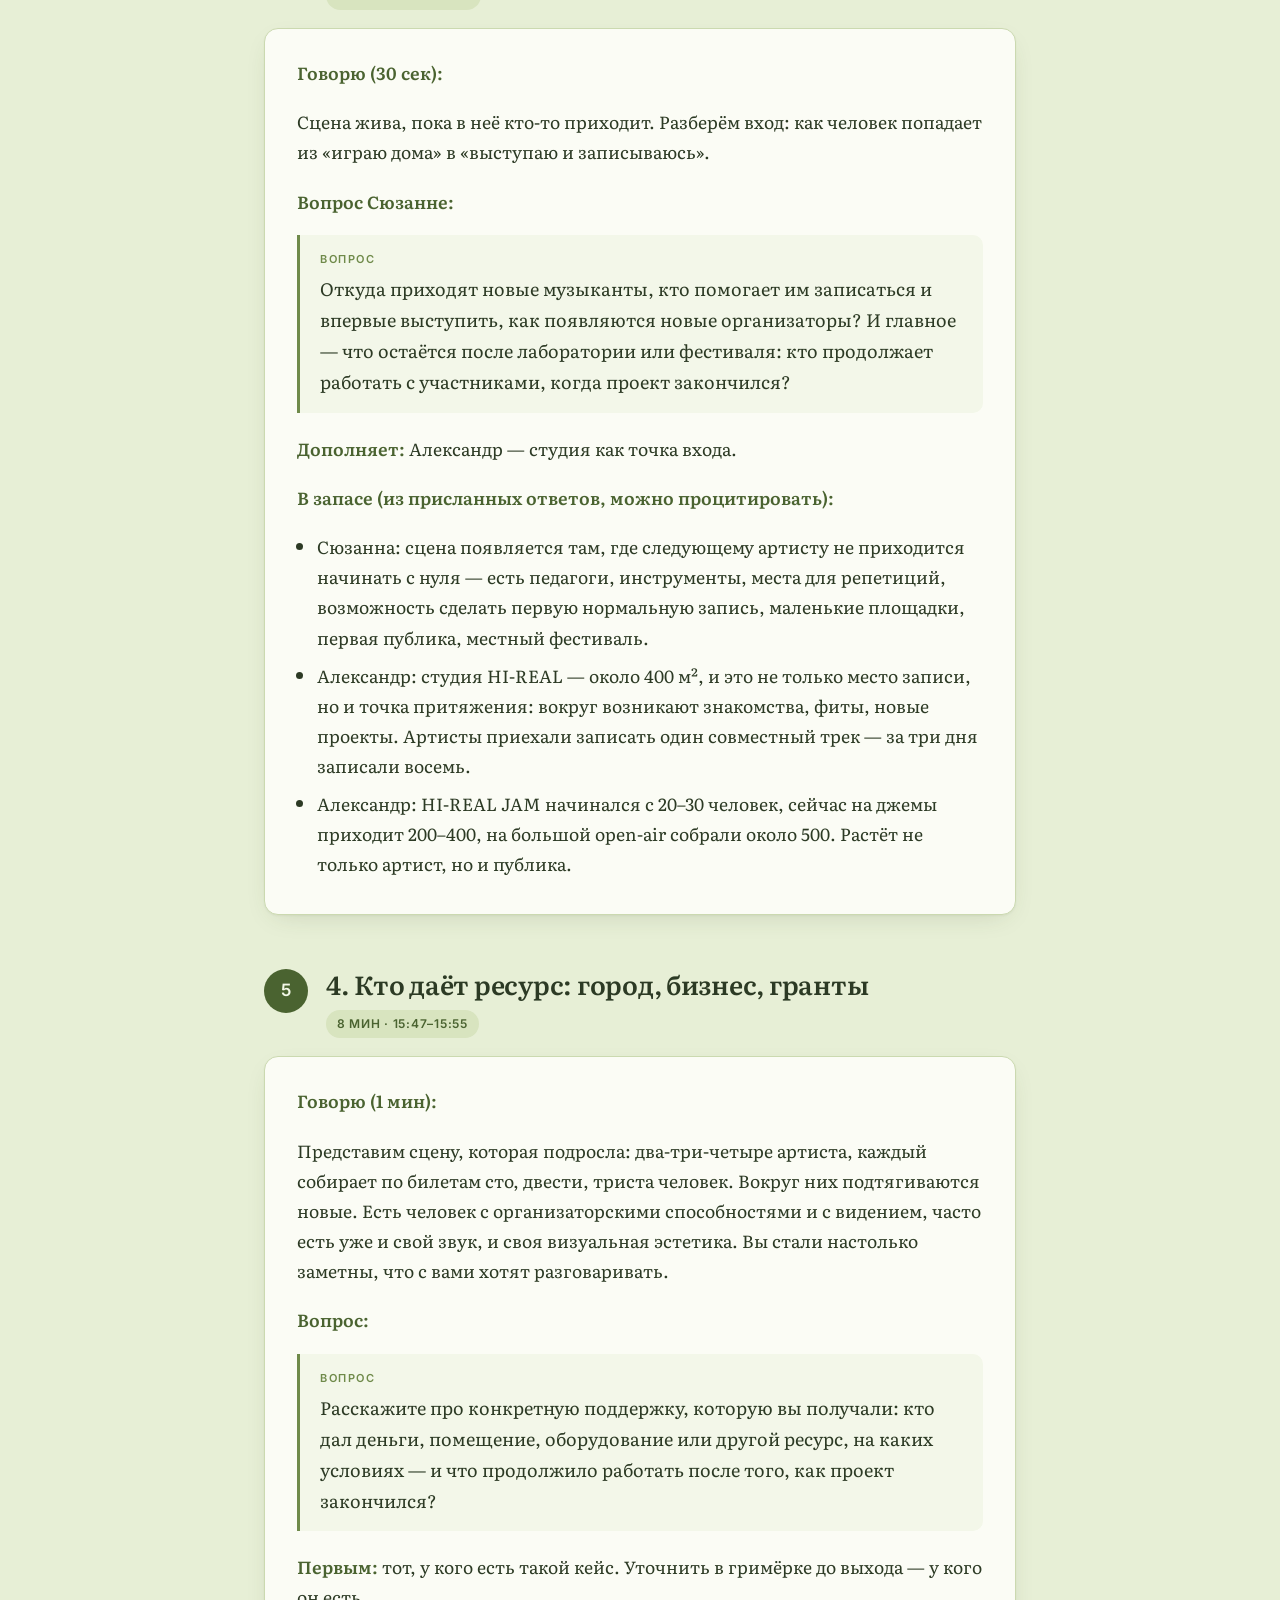
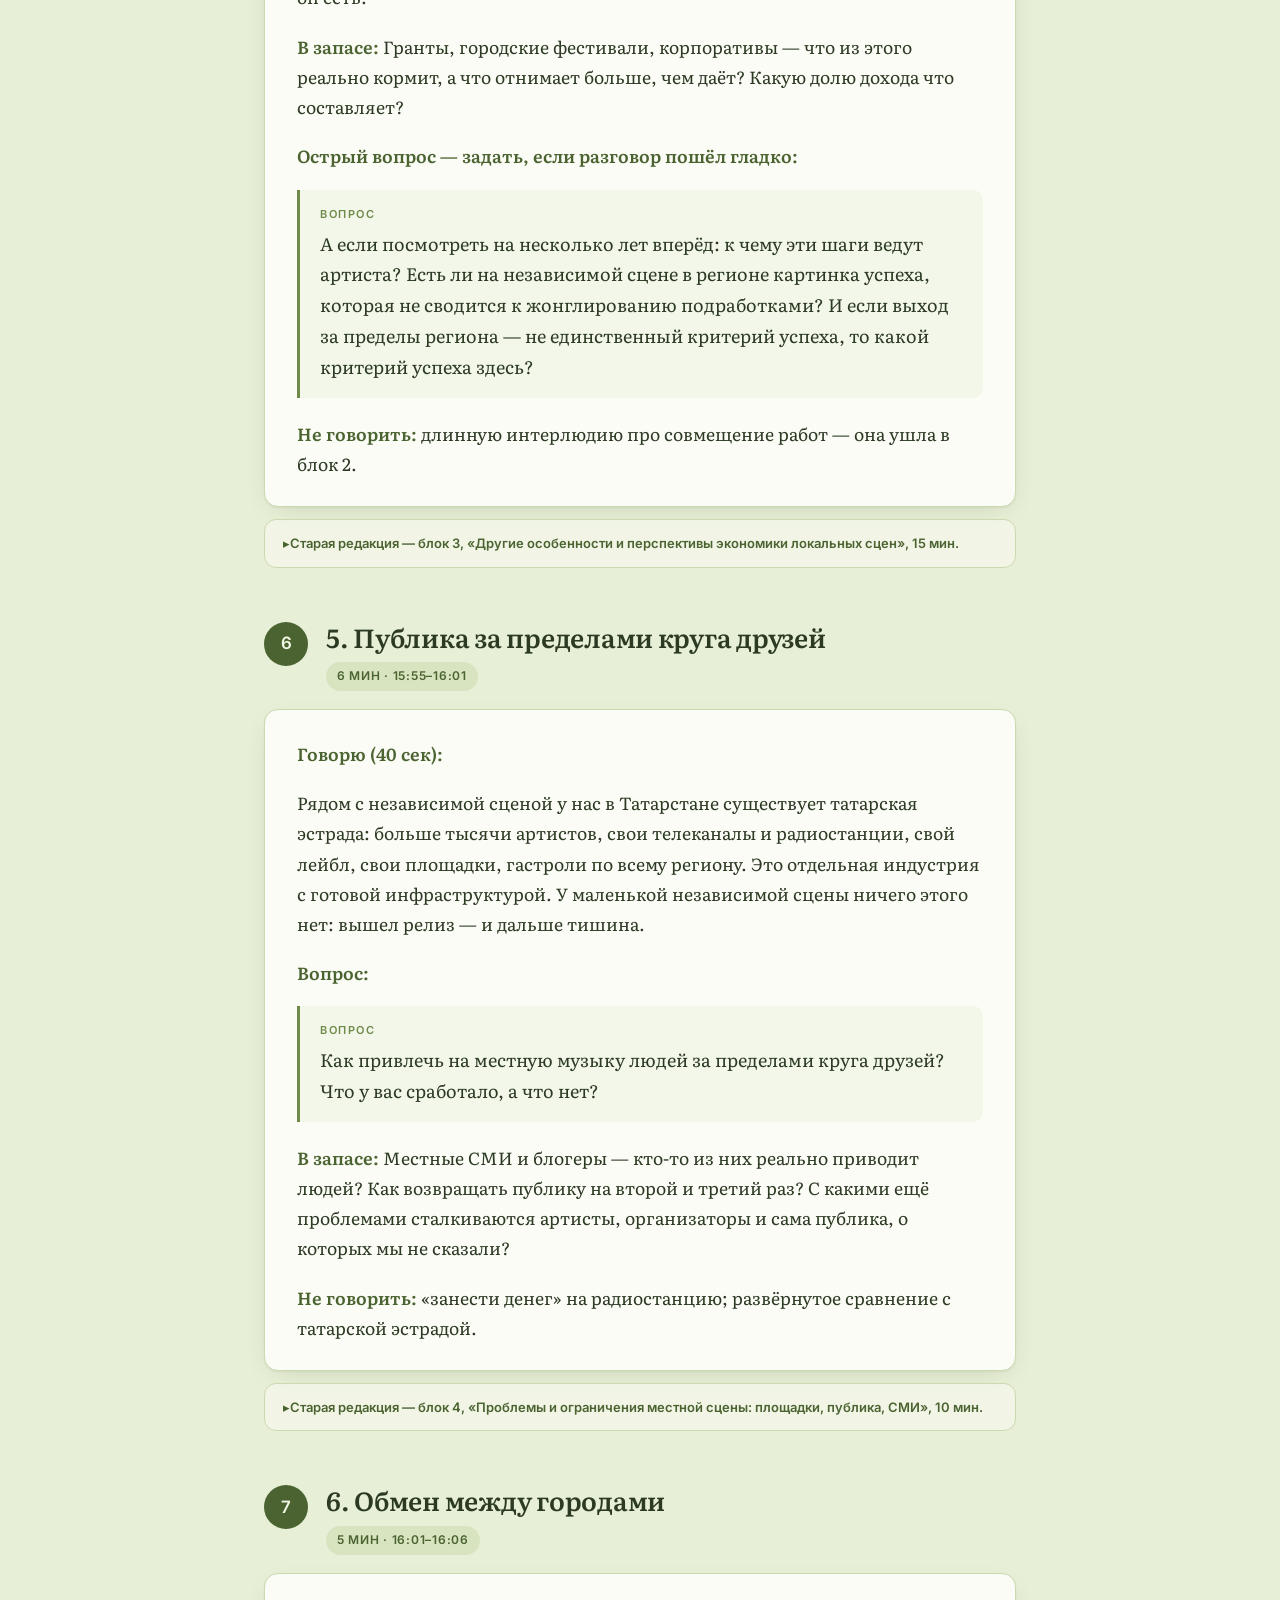
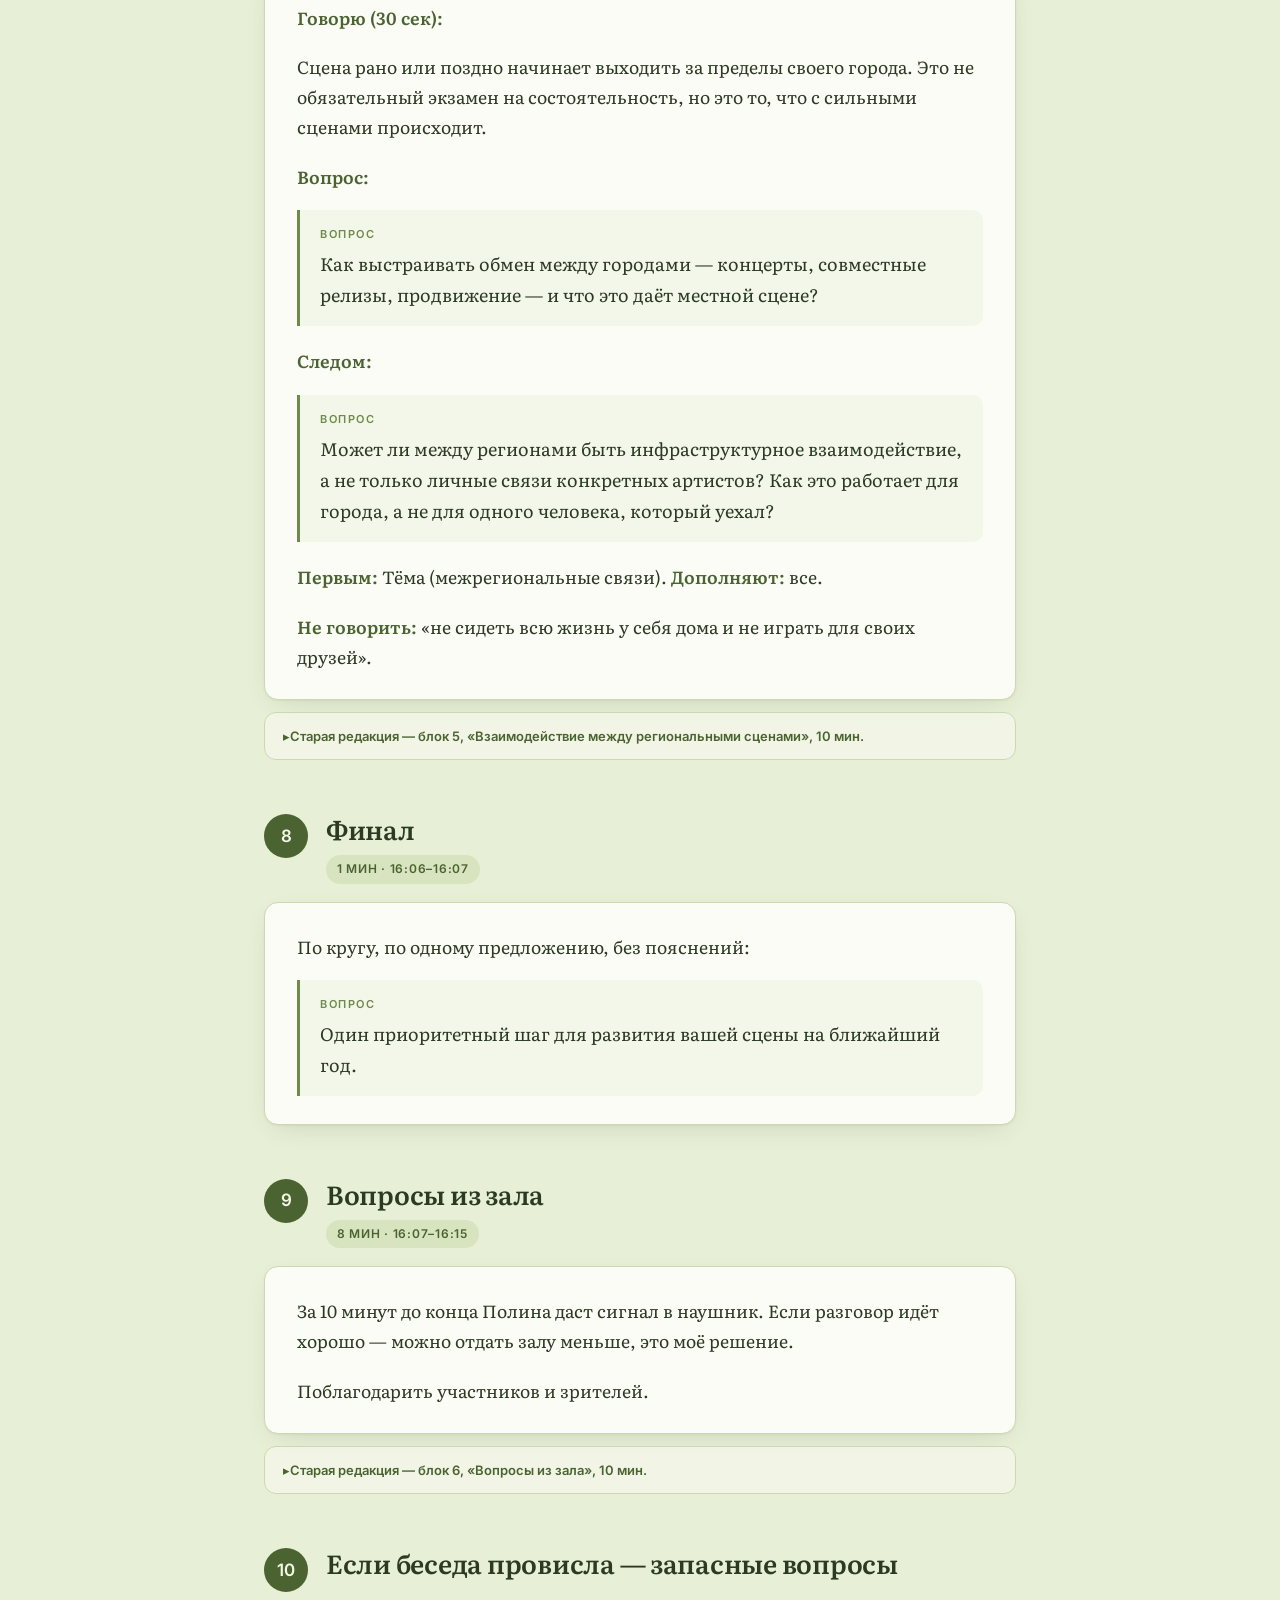
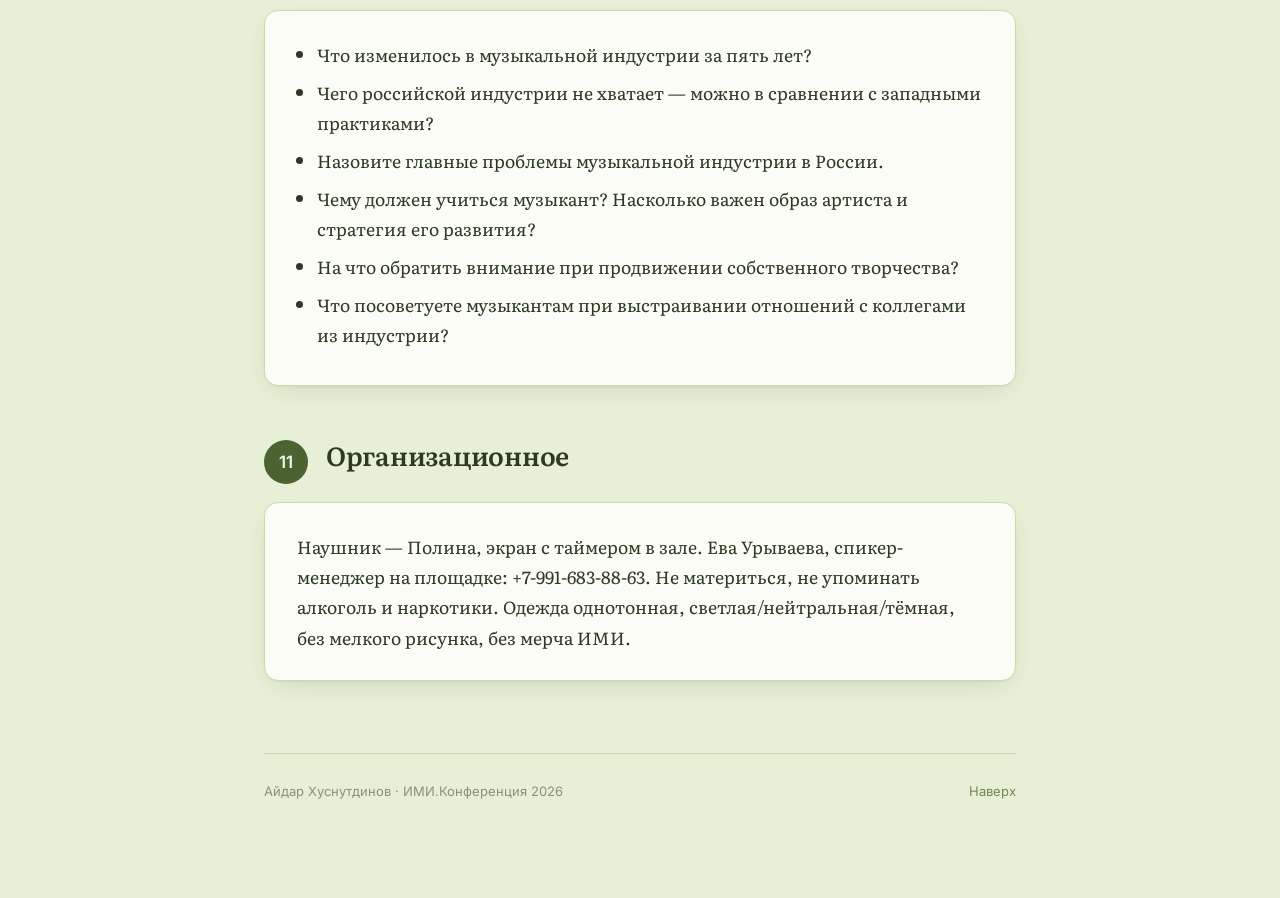
==== commit a185c58f: "Памятка модератора: новая редакция с режимом сравнения Текст переработан под правки ИМИ: 55 минут вм" ====
--- a/index.html
+++ b/index.html
@@ -3,25 +3,20 @@
 <head>
 <meta charset="utf-8">
 <meta name="viewport" content="width=device-width, initial-scale=1">
-<title>Как развивать сцену в регионах — ИМИ.Конференция 2026</title>
-<meta name="description" content="План панельной дискуссии о том, как устроены и как растут локальные музыкальные сцены.">
+<title>Памятка модератора — «Как развивать сцену в регионах», ИМИ.Конференция 2026</title>
+<meta name="description" content="Рабочая памятка модератора дискуссии с возможностью сравнить новую редакцию со старой.">
 <link rel="preconnect" href="https://fonts.googleapis.com">
 <link rel="preconnect" href="https://fonts.gstatic.com" crossorigin>
 <link href="https://fonts.googleapis.com/css2?family=Literata:ital,opsz,wght@0,7..72,400;0,7..72,600;1,7..72,400&family=Inter:wght@400;500;600;700&display=swap" rel="stylesheet">
 <style>
   :root{
-    --pistachio:      #e7efd6;
-    --pistachio-deep: #d8e4bf;
-    --paper:          #fbfcf5;
-    --ink:            #2c3a24;
-    --ink-soft:       #5b6b4e;
-    --ink-faint:      #86937a;
-    --moss:           #6f8a4a;
-    --moss-deep:      #4a6330;
-    --rule:           #cbd9b0;
-    --shadow:         0 1px 2px rgba(58,74,42,.05), 0 8px 28px -12px rgba(58,74,42,.22);
-  }
-
+    --pistachio:#e7efd6; --pistachio-deep:#d8e4bf; --paper:#fbfcf5;
+    --ink:#2c3a24; --ink-soft:#5b6b4e; --ink-faint:#86937a;
+    --moss:#6f8a4a; --moss-deep:#4a6330; --rule:#cbd9b0;
+    --add:#e9f4dc; --add-line:#7fa84e;
+    --del:#fbe7e4; --del-line:#c46b5c;
+    --shadow:0 1px 2px rgba(58,74,42,.05), 0 8px 28px -12px rgba(58,74,42,.22);
+  }
   *{box-sizing:border-box}
   html{-webkit-text-size-adjust:100%}
   body{
@@ -33,305 +28,361 @@
     background-attachment:fixed;
     color:var(--ink);
     font-family:"Literata", Georgia, "Times New Roman", serif;
-    font-size:17.5px;
-    line-height:1.72;
-    -webkit-font-smoothing:antialiased;
-  }
-
-  .wrap{max-width:760px; margin:0 auto; padding:0 24px 96px}
+    font-size:17.5px; line-height:1.72; -webkit-font-smoothing:antialiased;
+  }
+  .wrap{max-width:800px; margin:0 auto; padding:0 24px 96px}
+
+  /* ---------- Переключатель режимов ---------- */
+  .bar{
+    position:sticky; top:0; z-index:20;
+    background:rgba(231,239,214,.92);
+    backdrop-filter:saturate(1.4) blur(10px);
+    border-bottom:1px solid var(--rule);
+    margin:0; padding:10px 24px;
+  }
+  .bar-in{max-width:800px; margin:0 auto; display:flex; align-items:center; gap:14px; flex-wrap:wrap}
+  .modes{display:flex; gap:4px; background:var(--paper); border:1px solid var(--rule); border-radius:100px; padding:3px}
+  .modes button{
+    font-family:"Inter", system-ui, sans-serif; font-size:13px; font-weight:600;
+    border:0; background:none; color:var(--ink-soft); cursor:pointer;
+    padding:7px 15px; border-radius:100px; transition:background .15s, color .15s;
+  }
+  .modes button:hover{color:var(--moss-deep)}
+  .modes button[aria-pressed="true"]{background:var(--moss-deep); color:#f2f7e6}
+  .hint{font-family:"Inter", system-ui, sans-serif; font-size:12.5px; color:var(--ink-faint)}
 
   /* ---------- Шапка ---------- */
-  header.hero{padding:72px 0 8px}
-  .kicker{
-    font-family:"Inter", system-ui, sans-serif;
-    font-size:12px; font-weight:600; letter-spacing:.16em; text-transform:uppercase;
-    color:var(--moss); margin:0 0 22px;
-    display:flex; align-items:center; gap:12px;
-  }
-  .kicker::after{content:""; flex:1; height:1px; background:var(--rule)}
-
-  h1{
-    font-size:clamp(30px, 5.2vw, 44px);
-    line-height:1.1; font-weight:600; letter-spacing:-.02em;
-    margin:0 0 20px; text-wrap:balance;
-  }
-  .lede{
-    font-size:19px; color:var(--ink-soft); margin:0 0 30px; max-width:36em;
-  }
-  .meta{
-    display:flex; flex-wrap:wrap; gap:10px;
-    font-family:"Inter", system-ui, sans-serif; font-size:13px; font-weight:500;
-    padding-bottom:44px; border-bottom:1px solid var(--rule);
-  }
-  .meta span{
-    background:var(--paper); border:1px solid var(--rule); color:var(--ink-soft);
-    padding:6px 13px; border-radius:100px;
-  }
+  header.hero{padding:52px 0 8px}
+  h1{font-size:clamp(27px,4.6vw,40px); line-height:1.12; font-weight:600; letter-spacing:-.02em; margin:0 0 18px; text-wrap:balance}
+  .lede{font-size:19px; color:var(--ink-soft); margin:0 0 26px; max-width:36em}
+  .meta{display:flex; flex-wrap:wrap; gap:10px; font-family:"Inter",system-ui,sans-serif; font-size:13px; font-weight:500; padding-bottom:34px; border-bottom:1px solid var(--rule)}
+  .meta span{background:var(--paper); border:1px solid var(--rule); color:var(--ink-soft); padding:6px 13px; border-radius:100px}
   .meta span b{color:var(--moss-deep); font-weight:600}
 
-  /* ---------- Оглавление ---------- */
-  nav.toc{margin:38px 0 12px}
-  nav.toc ol{list-style:none; margin:0; padding:0; counter-reset:toc}
-  nav.toc li{counter-increment:toc; border-bottom:1px dashed var(--rule)}
-  nav.toc li:first-child{border-top:1px dashed var(--rule)}
-  nav.toc a{
-    display:flex; align-items:baseline; gap:14px;
-    padding:13px 4px; text-decoration:none; color:var(--ink);
-    font-family:"Inter", system-ui, sans-serif; font-size:15px; line-height:1.45;
-    transition:color .15s, padding-left .15s;
-  }
-  nav.toc a:hover{color:var(--moss-deep); padding-left:9px}
-  nav.toc a::before{
-    content:counter(toc); flex:none; width:22px;
-    color:var(--moss); font-variant-numeric:tabular-nums; font-weight:600; font-size:13px;
-  }
-  nav.toc .t{flex:1}
-  nav.toc .m{flex:none; color:var(--ink-faint); font-size:12.5px; font-variant-numeric:tabular-nums}
+  /* ---------- Сводка изменений ---------- */
+  .summary{
+    margin-top:34px; background:var(--paper); border:1px solid var(--rule);
+    border-radius:14px; box-shadow:var(--shadow); padding:26px 30px;
+  }
+  .summary h2{margin:0 0 14px; font-size:21px; font-weight:600}
+  .summary ul{margin:0; padding-left:1.1em}
+  .summary li{margin-bottom:.5em}
+  .summary li:last-child{margin-bottom:0}
+  .summary li b{color:var(--moss-deep); font-weight:600}
 
   /* ---------- Блоки ---------- */
-  section.block{margin-top:56px; scroll-margin-top:24px}
-
-  .head{
-    display:flex; align-items:flex-start; gap:18px; margin-bottom:8px;
-  }
+  section.block{margin-top:52px; scroll-margin-top:70px}
+  .head{display:flex; align-items:flex-start; gap:18px; margin-bottom:8px}
   .num{
-    flex:none; width:44px; height:44px; margin-top:2px;
-    display:grid; place-items:center; border-radius:50%;
-    background:var(--moss-deep); color:#f2f7e6;
-    font-family:"Inter", system-ui, sans-serif; font-weight:600; font-size:17px;
-  }
-  .head h2{
-    margin:0; font-size:clamp(22px, 3.4vw, 27px); line-height:1.3;
-    font-weight:600; letter-spacing:-.01em; text-wrap:balance;
-  }
+    flex:none; width:44px; height:44px; margin-top:2px; display:grid; place-items:center;
+    border-radius:50%; background:var(--moss-deep); color:#f2f7e6;
+    font-family:"Inter",system-ui,sans-serif; font-weight:600; font-size:17px;
+  }
+  .head h2{margin:0; font-size:clamp(21px,3.2vw,26px); line-height:1.3; font-weight:600; letter-spacing:-.01em; text-wrap:balance}
   .time{
-    display:inline-block; margin-top:9px;
-    font-family:"Inter", system-ui, sans-serif; font-size:12px; font-weight:600;
-    letter-spacing:.06em; text-transform:uppercase;
-    color:var(--moss-deep); background:var(--pistachio-deep);
-    padding:4px 11px; border-radius:100px;
-  }
-
-  .body{
-    background:var(--paper);
-    border:1px solid var(--rule);
-    border-radius:14px;
-    box-shadow:var(--shadow);
-    padding:30px 34px;
-    margin-top:20px;
-  }
-  .body > p:first-child{margin-top:0}
-  .body > p:last-child{margin-bottom:0}
-  .body p{margin:0 0 1.15em}
-
-  .body b, .body strong{font-weight:600; color:var(--moss-deep)}
-
-  ol.sub{margin:0; padding:0; list-style:none; counter-reset:sub}
-  ol.sub > li{
-    counter-increment:sub; position:relative; padding-left:34px; margin-bottom:1.15em;
-  }
-  ol.sub > li:last-child{margin-bottom:0}
-  ol.sub > li::before{
-    content:counter(sub); position:absolute; left:0; top:.1em;
-    width:22px; height:22px; display:grid; place-items:center; border-radius:50%;
-    background:var(--pistachio-deep); color:var(--moss-deep);
-    font-family:"Inter", system-ui, sans-serif; font-size:12px; font-weight:600;
-  }
-  ol.sub > li p{margin:0 0 .8em}
-  ol.sub > li p:last-child{margin-bottom:0}
-
-  /* Итог блока */
-  .takeaway{
-    margin-top:1.3em; padding:16px 20px;
-    border-left:3px solid var(--moss);
-    background:#f3f7e9; border-radius:0 10px 10px 0;
-    font-size:16.5px; color:var(--ink-soft);
-  }
-  .takeaway::before{
-    content:"К обсуждению"; display:block;
-    font-family:"Inter", system-ui, sans-serif; font-size:11px; font-weight:600;
-    letter-spacing:.14em; text-transform:uppercase; color:var(--moss);
-    margin-bottom:6px;
-  }
-  .takeaway p{margin:0}
-
-  /* ---------- Подвал ---------- */
-  footer{
-    margin-top:72px; padding-top:26px; border-top:1px solid var(--rule);
-    font-family:"Inter", system-ui, sans-serif; font-size:13px; color:var(--ink-faint);
-    display:flex; justify-content:space-between; flex-wrap:wrap; gap:10px;
-  }
+    display:inline-block; margin-top:9px; font-family:"Inter",system-ui,sans-serif;
+    font-size:12px; font-weight:600; letter-spacing:.06em; text-transform:uppercase;
+    color:var(--moss-deep); background:var(--pistachio-deep); padding:4px 11px; border-radius:100px;
+  }
+  .body{background:var(--paper); border:1px solid var(--rule); border-radius:14px; box-shadow:var(--shadow); padding:28px 32px; margin-top:18px}
+  .body > :first-child{margin-top:0}
+  .body > :last-child{margin-bottom:0}
+  .body p{margin:0 0 1.1em}
+  .body strong{font-weight:600; color:var(--moss-deep)}
+  .body ul{margin:0 0 1.1em; padding-left:1.15em}
+  .body li{margin-bottom:.45em}
+  .body blockquote{
+    margin:0 0 1.1em; padding:15px 20px; border-left:3px solid var(--moss);
+    background:#f3f7e9; border-radius:0 10px 10px 0; font-size:18px; color:var(--ink);
+  }
+  .body blockquote::before{
+    content:"Вопрос"; display:block; font-family:"Inter",system-ui,sans-serif;
+    font-size:11px; font-weight:600; letter-spacing:.14em; text-transform:uppercase;
+    color:var(--moss); margin-bottom:5px;
+  }
+
+  /* ---------- Плашка «что изменилось» ---------- */
+  .changed{
+    margin-top:14px; padding:15px 20px; border-radius:12px;
+    background:var(--add); border:1px solid var(--add-line);
+    font-family:"Inter",system-ui,sans-serif; font-size:14px; line-height:1.6; color:var(--ink-soft);
+  }
+  .changed b{color:var(--moss-deep)}
+
+  /* ---------- Старая редакция ---------- */
+  details.old{margin-top:12px; border:1px solid var(--rule); border-radius:12px; background:rgba(251,252,245,.55)}
+  details.old summary{
+    cursor:pointer; padding:12px 18px; list-style:none;
+    font-family:"Inter",system-ui,sans-serif; font-size:13px; font-weight:600; color:var(--moss-deep);
+  }
+  details.old summary::-webkit-details-marker{display:none}
+  details.old summary::before{content:"▸ "; display:inline-block; transition:transform .15s}
+  details.old[open] summary::before{content:"▾ "}
+  details.old summary:hover{color:var(--ink)}
+  .oldbody{padding:0 22px 20px; font-size:16px; color:var(--ink-soft); border-top:1px solid var(--rule); margin-top:2px; padding-top:16px}
+  .oldbody p{margin:0 0 1em}
+  .oldbody p:last-child{margin-bottom:0}
+  .oldbody del{background:var(--del); border-bottom:2px solid var(--del-line); text-decoration:line-through; text-decoration-color:var(--del-line)}
+  .old.none{
+    margin-top:12px; padding:11px 18px; border:1px dashed var(--rule); border-radius:12px;
+    font-family:"Inter",system-ui,sans-serif; font-size:13px; color:var(--ink-faint);
+  }
+
+  /* ---------- Режимы ---------- */
+  body[data-mode="new"] .changed,
+  body[data-mode="new"] .old.none{display:none}
+  body[data-mode="old"] #newside{display:none}
+  body[data-mode="new"] #oldside,
+  body[data-mode="diff"] #oldside{display:none}
+  #oldside .lead{
+    margin-top:34px; padding:15px 20px; border-radius:12px; background:var(--del);
+    border:1px solid var(--del-line); font-family:"Inter",system-ui,sans-serif; font-size:14px; color:var(--ink-soft);
+  }
+
+  .legend{display:flex; gap:16px; flex-wrap:wrap; margin-top:16px; font-family:"Inter",system-ui,sans-serif; font-size:12.5px; color:var(--ink-faint)}
+  .legend i{font-style:normal; display:inline-block; width:11px; height:11px; border-radius:3px; margin-right:6px; vertical-align:-1px}
+  body[data-mode="new"] .legend{display:none}
+
+  footer{margin-top:72px; padding-top:26px; border-top:1px solid var(--rule); font-family:"Inter",system-ui,sans-serif; font-size:13px; color:var(--ink-faint); display:flex; justify-content:space-between; flex-wrap:wrap; gap:10px}
   .totop{color:var(--moss); text-decoration:none}
   .totop:hover{text-decoration:underline}
 
-  @media (max-width:600px){
+  @media (max-width:620px){
     body{font-size:16.5px}
     .wrap{padding:0 18px 64px}
-    header.hero{padding-top:52px}
-    .body{padding:22px 20px; border-radius:12px}
-    .num{width:38px; height:38px; font-size:15px}
-    .head{gap:13px}
-    nav.toc a{font-size:14px}
-  }
-
+    .bar{padding:9px 18px}
+    .body{padding:20px 18px; border-radius:12px}
+    .summary{padding:20px 18px}
+    .num{width:36px; height:36px; font-size:15px}
+    .head{gap:12px}
+    .oldbody{padding-left:16px; padding-right:16px}
+  }
   @media print{
     body{background:#fff}
-    .body{box-shadow:none}
-    nav.toc{display:none}
+    .bar{display:none} .body{box-shadow:none}
     section.block{break-inside:avoid}
+    details.old{display:none}
   }
 </style>
 </head>
-<body>
+<body data-mode="new">
+<div class="bar">
+  <div class="bar-in">
+    <div class="modes" role="group" aria-label="Режим просмотра">
+      <button type="button" data-m="new"  aria-pressed="true">Новая</button>
+      <button type="button" data-m="diff" aria-pressed="false">Сравнение</button>
+      <button type="button" data-m="old"  aria-pressed="false">Старая</button>
+    </div>
+    <span class="hint" id="hint">Чистый текст для сцены. Старую редакцию любого блока можно раскрыть по клику.</span>
+  </div>
+</div>
+
 <div class="wrap">
 
 <header class="hero">
-  <h1>Дискуссия «Как развивать сцену в регионах» х ИМИ.Конференция 2026</h1>
-  <p class="lede">План разговора: от определения сцены и концертов в бане — до экономики маленьких клубов, работы с городом, местных СМИ и выхода за пределы региона.</p>
+  <h1>Памятка модератора — «Как развивать музыкальную сцену в регионах»</h1>
+  <p class="lede">ИМИ.Конференция 2026, 11 сентября, 15:20–16:15, «Баунс». Рабочая версия после правок ИМИ: подводки, точные формулировки вопросов, кто отвечает первым и что держать в запасе.</p>
   <div class="meta">
-    <span><b>6</b> блоков</span>
-    <span><b>60</b> минут</span>
-    <span>Кейсы: <b>Казань</b></span>
+    <span><b>55</b> минут</span>
+    <span><b>43</b> на обсуждение</span>
+    <span><b>6</b> блоков + финал</span>
+    <span><b>4</b> спикера</span>
   </div>
 </header>
 
-<nav class="toc" aria-label="Содержание">
-  <ol>
-    <li><a href="#b1"><span class="t">Что такое музыкальная сцена</span><span class="m">5 мин</span></a></li>
-    <li><a href="#b2"><span class="t">Экономика маленьких концертов</span><span class="m">10 мин</span></a></li>
-    <li><a href="#b3"><span class="t">Власти, бизнес и деньги локальных сцен</span><span class="m">15 мин</span></a></li>
-    <li><a href="#b4"><span class="t">Проблемы: площадки, публика, СМИ</span><span class="m">10 мин</span></a></li>
-    <li><a href="#b5"><span class="t">Взаимодействие между регионами</span><span class="m">10 мин</span></a></li>
-    <li><a href="#b6"><span class="t">Вопросы из зала</span><span class="m">10 мин</span></a></li>
-  </ol>
-</nav>
-
-<!-- 1 -->
-<section class="block" id="b1">
-  <div class="head">
-    <div class="num">1</div>
-    <div>
-      <h2>Что такое музыкальная сцена. Чем она отличается от просто совокупности музыкантов</h2>
-      <span class="time">5 минут</span>
-    </div>
+<div class="summary">
+  <h2>Что изменилось по сравнению со старой версией</h2>
+  <ul>
+    <li><b>Хронометраж:</b> было 60 минут, стало 55 — 3 на вступление, 43 на обсуждение, 1 на финальный круг, 8 на зал. Цифры из письма Полины; в гугл-документе ИМИ этого распределения нет, там на зал по-прежнему 10 минут.</li>
+    <li><b>Формат:</b> вместо связного текста — тезисы. На каждый блок: короткая подводка, точная формулировка вопроса, кто отвечает первым и кто дополняет, что держать в запасе, что не говорить.</li>
+    <li><b>Разговор развёрнут на гостей:</b> Борис — экономика событий и площадки, Тёма — объединение артистов и межрегиональные связи, Сюзанна — лаборатория и фестиваль, Александр — студия-лейбл и запись.</li>
+    <li><b>Добавлен новый блок</b> про обновление сцены — откуда берутся новые музыканты и что остаётся после лаборатории или фестиваля.</li>
+    <li><b>Убрано по прямой просьбе ИМИ:</b> Карабас-Барабас, «занести денег» на радио, «не сидеть всю жизнь у себя дома», заранее заложенная модель «музыканты играют бесплатно и терпят». История «как?так» и сравнение с татарской эстрадой сжаты.</li>
+    <li><b>Оставлено твоё:</b> определение сцены (в виде подводки, а не лекции) и вопрос про критерий успеха — Полина сама согласилась, что это годный вопрос для дискуссии.</li>
+  </ul>
+  <div class="legend">
+    <span><i style="background:var(--add); border:1px solid var(--add-line)"></i>что и почему поменялось</span>
+    <span><i style="background:var(--del); border:1px solid var(--del-line)"></i>фразы, которые просили убрать</span>
   </div>
-  <div class="body">
-    <p>Прежде чем говорить о музыкальной сцене, имеет смысл дать определение, что же это вообще такое. Музыкальная сцена — это не просто набор артистов, которые физически находятся в одном регионе. Они даже не обязательно все играют в одних и тех же клубах. Но они все, так или иначе, связаны между собой. Я думаю, для функционирования сцены важно, чтобы она состояла из определённых кластеров, каких-то группировок артистов, которые не только похожи стилистически и не только играют вместе, но и дружат, общаются, устраивают общие концерты, ходят вместе в баню и так далее. Таких кластеров на сцене может быть несколько. И между ними тоже существуют горизонтальные связи. Почему это классно работает?</p>
-
-    <p>Раз уж я здесь представляю Казань, расскажу на примере яркого кейса из Казани. В двухтысячные у нас активно действовало творческое объединение <b>как?так</b>, которое интересовалось передовой электронной музыкой, современным искусством и делало что-то на стыке этих вещей. Поначалу это была узкая группа друзей, которые давали концерты просто в бане. Потом из бани они стали переходить в маленькие кафе, договариваясь с владельцами кафе, что те будут платить им небольшой процент с кухни и из бара. Потом маленькие клубы, потом клубы побольше. Всё это происходило благодаря тому, что те друзья группы, которые ходили на их вечеринки, постепенно приводили своих друзей, те приводили друзей друзей, и так комьюнити разрасталось. И постепенно в чужих клубах им стало тесно, и на базе этого возникло то, что в итоге стало клубом <b>Соль</b>, который знают по всей России, и среди наших участников сегодня есть <b>Тёма Клмоу</b>, который недавно, на прошлой неделе кажется, выступал на большом фестивале, который организовала Соль, с «двумя обрезами», и также там выступал дружеский проект Размаха.</p>
-
-    <p>Что ещё тут важно сказать: кактаковцы, они, с одной стороны, производили впечатление такого закрытого комьюнити, но, с другой стороны, на самом деле они были открытые, и когда появлялись какие-то интересные, талантливые артисты, они старались им помогать. Вот, например, в недавнем событии ИМИ участвовала Катя Шилоносова, <b>Kate NV</b>. Когда она появилась только на казанской сцене со своей первой группой Conspirators, в какой-то момент от них ушёл басист, и вот Тимур Птахин, один из главных участников творческого объединения как?так и один из сооснователей Соли, который до сих пор там работает, пошёл в группу и какое-то время заменял басиста. Ну а сейчас Катя тоже известная артистка. Или из того же кактака вырос, например, тоже известный по всему миру электронный дуэт <b>PTU</b>. Буквально вот так из концертов в бане происходит экспансия местной сцены.</p>
-
-    <div class="takeaway">
-      <p>Итак, если резюмировать: сцена состоит из некоторых объединений артистов, которые играют вместе, что-то вместе проводят, общаются, дружат между собой. И между всеми этими объединениями также существуют некоторые отношения. Благодаря тому, что в сцену вовлечено много людей и между ними есть связи, сцена имеет свойство вовлекать в себя сначала ближний, а потом и дальний круг всех этих людей. Так она разрастается сначала внутри города, и вокруг неё появляется какая-то экономика. А дальше она может разрастаться и за пределы города и региона. О том, как это происходит, что этому помогает, а что мешает, я и предлагаю поговорить, отталкиваясь от этого определения. Если у кого-то из коллег есть чем дополнить это определение, то я приглашаю желающих это сделать.</p>
-    </div>
-  </div>
-</section>
-
-<!-- 2 -->
-<section class="block" id="b2">
-  <div class="head">
-    <div class="num">2</div>
-    <div>
-      <h2>Экономика маленьких концертов. Как она устроена и как превратить её в точку роста</h2>
-      <span class="time">10 минут</span>
-    </div>
-  </div>
-  <div class="body">
-    <p>Помимо артистов, которые играют концерты, и публики, которая на эти концерты ходит, участниками сцены являются также <b>организаторы</b> — те, кто устраивает эти концерты. Часто это тоже кто-то из артистов либо их друзья-знакомые. Если ваш концерт проходит в бане, то тут, скорее всего, чисто творческий интерес у организаторов. Но когда вы перемещаетесь на площадки, где уже платят какой-то процент, появляется и финансовый интерес.</p>
-
-    <p>Однако билеты на такие маленькие концерты не очень дорогие, публики туда тоже ходят десятки человек, а не сотни и не тысячи. Концерты часто предполагают ещё и расходы на оборудование, рекламу и так далее. Тем не менее, это может быть средством заработка. Я и сам в конце 2000-х проводил по несколько концертов каждую неделю, и на них вполне можно было зарабатывать, если уметь экономить на накладных расходах и аренде клуба. Однако важным условием является то, что все группы играют на этих концертах бесплатно или за очень маленькие гонорары. Даже когда эта модель как-то скейлится и локальное творческое объединение разрастается до локального лейбла, который взаимодействует с бизнесом или с государством, схема часто остаётся похожей. Но об этом чуть позже.</p>
-
-    <p>Вернёмся в маленькие клубы. Заработанных денег может быть достаточно для одного организатора и, может быть, его помощника, но при этом их явно недостаточно, если разделить на, допустим, три, четыре, пять артистов, которые выступают на одном мероприятии, а ещё это, как правило, группы, в каждой из которых много участников, и если всё разделить на всех, то полученных денег иногда не хватает даже на такси.</p>
-
-    <p>Получается такая ситуация, при которой все группы какое-то время продолжают выступать бесплатно, и это может происходить и годами, на самом деле. И часто при этом сложно находить и сохранять мотивацию. И у всех на виду есть фигура организатора, такого как будто бы злого Карабаса-Барабаса, который умудряется ещё и не работать на работе и как-то себя содержать, проводя вот эти концерты. А если всё грамотно делать, то на это и сейчас можно так существовать.</p>
-
-    <p>Я уже говорил, что модель можно апскейлить. Даже когда она перерастает маленькие клубы и выходит на городской уровень и начинает взаимодействовать с городскими властями, часто эта экономика всё равно такова, что она может поддерживать владельца лейбла и его команду, но сами группы, даже получая какие-то гонорары, не могут себе позволить уволиться с работ и отдавать всё время музыке. И с одной стороны, у этой модели есть очевидный недостаток, который я уже проговорил. С другой стороны, без этого никуда: если кто-то на себя не возьмёт планомерную последовательную организацию, то и сцена, получается, развиваться не будет.</p>
-
-    <div class="takeaway">
-      <p>У меня, на самом деле, нет простых ответов на вопрос, как музыкантам перетерпеть и не потерять мотивацию, в течение долгого времени занимаясь всем этим бесплатно, пока сцена растёт. И, опять же, у меня нет ответа на вопрос о том, как сделать это мероприятие финансово выгодным уже в тот момент, когда вы настолько большие, что с вами готовы разговаривать площадки, бизнес и государство. Но второй вопрос более сложный. Давайте начнём снизу. Вот вы из бани перебрались в небольшие кафешки, маленькие и средние клубы. Как группам жить и поддерживать себя и локальную сцену на плаву — устроиться на работу и потерпеть, занимаясь музыкой в свободное время? Или есть какие-то другие советы?</p>
-    </div>
-  </div>
-</section>
-
-<!-- 3 -->
-<section class="block" id="b3">
-  <div class="head">
-    <div class="num">3</div>
-    <div>
-      <h2>Другие особенности и перспективы экономики локальных сцен. Взаимодействие с городскими и региональными властями и бизнесом</h2>
-      <span class="time">15 минут</span>
-    </div>
-  </div>
-  <div class="body">
-    <p>Давайте теперь представим пример какой-то растущей, относительно успешной локальной сцены, где есть, допустим, два-три-четыре артиста, каждый из которых может собрать 100–200–300 человек по билетам. И вокруг которых ещё и появляются новые интересные артисты, которые видят успех, тянутся за ним. Также есть какой-то мощный человек с организаторскими способностями, который обладает, во-первых, видением, во-вторых, может всё это собрать вокруг себя. На полях замечу, что часто у такой сцены есть ещё и какой-то свой звук и своя, может быть, визуальная эстетика. И снова кивну в сторону Артёма и его лейбла <b>Shabash Records</b>.</p>
-
-    <p>Допустим, есть пример такой сцены. Вы уже настолько большие, что с вами хотят разговаривать. Какие для развития, для заработка денег и для роста есть возможности? Гранты, городские фестивали, корпоративы, что-то ещё?</p>
-
-    <p>Я лично перед дискуссией провёл некоторое количество интервью с артистами и выяснил, что да, существуют артисты, которые занимаются в основном только музыкой, и им очень тяжело. Они разрываются на несколько проектов, но они как-то могут поддерживать себя. Вот, например, одна из артисток, с которыми я поговорил, — это <b>София Озджан</b>. Она участвует в четырёх проектах. В двух из них она участвует постоянно. Во всех она играет авторскую музыку, не каверы. Один из проектов имеет такой формат — русский народный простой хороводный, — что его часто заказывают на корпоративные события, они поют там частично авторские песни, частично народные. Другой проект имеет тюркскую специфику, это любят на разных форумах, фестивалях и так далее. Кроме этого, ей приходится участвовать в театральных постановках, которые иногда оплачиваются из грантов, иногда она получает деньги с билетов. Ну и, конечно, у неё есть постоянная работа, которая тоже занимает обычно три дня в неделю. Она, как многие музыканты, работает в музыкальной школе. Кто-то работает не в музыкальной школе, кто-то работает в офисе, но тут сложно половину недели работать. Часто люди уходят на постоянку и вообще уходят из музыки. Но кто-то может трудиться фрилансером. То есть да, такие кейсы существуют. И видно, что заработок такого артиста диверсифицирован. И аналогично, заработок лейбла или организатора тоже диверсифицирован.</p>
-
-    <div class="takeaway">
-      <p>Так вот, хотелось бы узнать: <b>1)</b> как он устроен и <b>2)</b> как он может быть устроен — что именно какую долю в нём составляет у наших участников и какие ещё есть перспективы, какие ещё сферы можно задействовать, чтобы привлечь дополнительные источники дохода (и дополнительные площадки для выступлений).</p>
-    </div>
-  </div>
-</section>
-
-<!-- 4 -->
-<section class="block" id="b4">
-  <div class="head">
-    <div class="num">4</div>
-    <div>
-      <h2>Проблемы и ограничения местной сцены: площадки, публика, СМИ</h2>
-      <span class="time">10 минут</span>
-    </div>
-  </div>
-  <div class="body">
-    <ol class="sub">
-      <li>
-        <p>Мы сегодня говорим, конечно, про независимые сцены, которые растут снизу, но в качестве примера позволю себе привести огромную музыкальную вселенную, которая есть у нас в регионе. Это <b>татарская эстрада</b>. Она включает в себя больше тысячи артистов. У неё есть несколько своих телеканалов, несколько своих радиостанций, были свои газеты — я не знаю, выходят ли они сейчас, — свой большой лейбл, свои концертные площадки; там есть свои звёзды, которые, например, как Салават, могут в конце каждого сезона давать по несколько больших концертов подряд. Есть гастроли по всему региону.</p>
-        <p>Ну так вот, я к чему это говорю: у маленькой сцены всего этого нет. У них нет никакой отлаженной системы, индустрии, как у татарской эстрады (которая — пример локальной музыкальной индустрии). У них нет своего СМИ, например, благодаря которому эта музыка получает лёгкое распространение без одного пинка, как на радиостанции, куда можно до сих пор денег занести. Вот вы выпустили релиз. Вот что дальше делать? Есть ли какие-то хорошие способы взаимодействовать с местными СМИ и инфлюэнсерами?</p>
-      </li>
-      <li>
-        <p>Помимо проблем со СМИ, с какими ещё проблемами, которые мы не назвали, сталкиваются участники сцены — и артисты, и организаторы, и, может быть, публика?</p>
-      </li>
-    </ol>
-  </div>
-</section>
-
-<!-- 5 -->
-<section class="block" id="b5">
-  <div class="head">
-    <div class="num">5</div>
-    <div>
-      <h2>Взаимодействие между региональными сценами</h2>
-      <span class="time">10 минут</span>
-    </div>
-  </div>
-  <div class="body">
-    <p>Я в самом начале сегодня говорил, что любая интересная, яркая, самобытная музыкальная сцена со своим видением в конце концов начинает проводить и какую-то экспансию. Сначала в соседние регионы, в столицы, потом и в другие государства.</p>
-
-    <div class="takeaway">
-      <p>Какие шаги к этой экспансии? Что нужно делать местным организаторам и местным артистам, чтобы не сидеть всю жизнь у себя дома и не играть для своих друзей? Что им стоит держать в голове как перспективу и о чём, может быть, им имеет смысл задумываться прямо сейчас, даже на первых шагах?</p>
-    </div>
-  </div>
-</section>
-
-<!-- 6 -->
-<section class="block" id="b6">
-  <div class="head">
-    <div class="num">6</div>
-    <div>
-      <h2>Вопросы из зала</h2>
-      <span class="time">10 минут</span>
-    </div>
-  </div>
-</section>
+</div>
+
+<div id="newside">
+<section class="block" id="s1">
+  <div class="head"><div class="num">1</div><div><h2>Вступление</h2><span class="time">3 мин · 15:20–15:23</span></div></div>
+  <div class="body"><p><strong>Говорю:</strong></p>
+<p>Добрый день! Меня зовут Айдар Хуснутдинов, я из Казани, [РЕГАЛИЯ — вставить].</p>
+<p>Тема нашей дискуссии — как развивать музыкальную сцену в регионах. Ближайший час мы будем разбираться, из чего складывается местная сцена, на какие деньги она живёт, откуда в ней берутся новые люди и что происходит, когда ей становится тесно в своём городе.</p>
+<p>Помочь мне в этом сегодня согласились:</p>
+<ul><li><strong>Борис Елатомцев</strong> — самарский промоутер, сооснователь концертного агентства JBC Promotion и ивент-холла «Сигнал», менеджер группы Bajinda Behind The Enemy Lines.</li><li><strong>Сюзанна Ива́нова</strong> — директор Музыкального проектного агентства, создатель всероссийского фестиваля «Музсходка» и лаборатории для музыкантов M&#x27;uzlab.</li><li><strong>Тёма Клмоу</strong> — музыкальный продюсер, создатель лейбла Shabash Records, продюсировал «Два Обреза», «Размаху», «Вентоулин».</li><li><strong>Александр Алькаев</strong> — звукоинженер, основатель студии-лейбла HI-REAL в Саратове, больше тысячи выпущенных релизов.</li></ul>
+<p>Уговор на сегодня: мы работаем с конкретикой — цифры, случаи, что сработало и что не сработало. Тем много, времени мало, поэтому я буду иногда прерывать. Не сочтите за грубость.</p></div>
+  <div class="changed"><b>Что изменилось.</b> Целиком новое. В старом плане вступления не было, а памятка модератора требует 3 минуты на приветствие и представление гостей в формате «имя + регалии». Регалии собраны с профилей на i-m-i.ru и из письма Полины.</div>
+  <div class="old none">В старом плане этого не было.</div>
+</section>
+<section class="block" id="s2">
+  <div class="head"><div class="num">2</div><div><h2>1. Из чего собирается сцена</h2><span class="time">6 мин · 15:23–15:29</span></div></div>
+  <div class="body"><p><strong>Говорю (1 мин):</strong></p>
+<p>Сцена — это не просто все музыканты, которые живут в одном городе. Это люди, связанные между собой: играют вместе, делают общие концерты, дружат. Из таких компаний-кластеров сцена и складывается, и между кластерами тоже есть связи. За счёт этого она втягивает в себя сначала ближний круг, потом дальний, и вокруг неё появляется какая-то экономика.</p>
+<p>Короткий пример: в Казани в двухтысячные объединение «как?так» начинало с вечеринок буквально в бане, потом маленькие кафе, потом клубы побольше — а выросло из этого клуб «Соль», который знают по всей стране.</p>
+<p><strong>Вопрос:</strong></p>
+<blockquote>Что помогло отдельным музыкантам и проектам в вашем городе объединиться в регулярно работающую сцену? Меня интересуют не только дружеские связи, но и площадки, студии, организаторы, слушатели.</blockquote>
+<p><strong>Первым:</strong> Тёма (объединение артистов). <strong>Дополняет:</strong> Борис (площадки, город).</p>
+<p><strong>В запасе:</strong> Чего не хватало, чтобы это склеилось раньше? Кто оказался ключевым человеком — и что было бы, если бы его не было?</p>
+<p><strong>Не говорить:</strong> развёрнутое определение сцены; историю «как?так» целиком; PTU и Kate NV.</p></div>
+  <div class="changed"><b>Что изменилось.</b> Развёрнутое определение сцены свёрнуто до одной подводки, история «как?так» и «Соли» — до одного примера на минуту (п. 4 письма Полины). Основной вопрос заменён на формулировку ИМИ, в него добавлены площадки, студии, организаторы и слушатели. Первым отвечает Тёма — по распределению ролей из п. 3.</div>
+  <details class="old"><summary>Старая редакция — блок 1, «Что такое музыкальная сцена», 5 мин.</summary><div class="oldbody"><p>Прежде чем говорить о музыкальной сцене, имеет смысл дать определение, что же это вообще такое. Музыкальная сцена — это не просто набор артистов, которые физически находятся в одном регионе. Они даже не обязательно все играют в одних и тех же клубах. Но они все, так или иначе, связаны между собой. Я думаю, для функционирования сцены важно, чтобы она состояла из определенных кластеров, каких-то группировок артистов, которые не только похожи стилистически и не только играют вместе, но и дружат, общаются, устраивают общие концерты, ходят вместе в баню и так далее. Таких кластеров на сцене может быть несколько. И между ними тоже существуют горизонтальные связи. Почему это классно работает?</p>
+<p>Раз уж я здесь представляю Казань, расскажу на примере яркого кейса из Казани. В двухтысячные у нас активно действовало творческое объединение как?так, которое интересовалось передовой электронной музыкой, современным искусством и делало что-то на стыке этих вещей. Поначалу это была узкая группа друзей, которые давали концерты просто в бане. Потом из бани они стали переходить в маленькие кафе, договариваясь с владельцами кафе, что те будут платить им небольшой <del title="ИМИ просили это убрать">процент с кухни и из бара</del>. Потом маленькие клубы, потом клубы побольше. Всё это происходило благодаря тому, что те друзья группы, которые ходили на их вечеринки, постепенно приводили своих друзей, те привозили друзей друзей, и так комьюнити разрасталось. И постепенно в чужих клубах им стало тесно, и на базе этого возникло то, что в итоге стало клубом Соль, который знают по всей России, и среди наших участников сегодня есть <strong>Тёма Клмоу</strong>, который недавно, на прошлой неделе, кажется, выступал на большом фестивале, который организовала Соль, с &quot;двумя обрезами&quot;, и также там выступал дружеский проект Размаха.</p>
+<p>Что ещё тут важно сказать, что кактаковцы, они, с одной стороны, производили впечатление такого закрытого комьюнити, но, с другой стороны, на самом деле они были открытые, и когда появлялись какие-то интересные, талантливые артисты, они старались им помогать. Вот, например, в недавнем событии ИМИ участвовала Катя Шилоносова, Kate NV. Когда она появилась только на казанской сцене со своей первой группой Conspirators, в какой-то момент от них ушёл басист, и вот Тимур Птахин, один из главных участников творческого объединения Как?так и один из сооснователей Соли, который до сих пор там работает, пошёл в группу и какое-то время заменял басиста. Ну а сейчас Катя тоже известная артистка. Или из того же кактака вырос, например, тоже известный по всему миру электронный дуэт PTU. Буквально вот так из концертов в бане происходит экспансия местной сцены.</p>
+<p>Итак, если резюмировать, то сцена состоит из некоторых объединений артистов, которые играют вместе, что-то вместе проводят, общаются, дружат между собой. И между всеми этими объединениями также существуют некоторые отношения. Благодаря тому, что в сцену вовлечено много людей, между ними есть связи, сцена имеет свойство вовлекать в себя сначала ближний, а потом и дальний круг всех этих людей. Так она разрастается сначала внутри города, и вокруг неё появляется какая-то экономика. А дальше она может разрастаться и за пределы города и региона. О том, как это происходит, что этому помогает, а что мешает, я и предлагаю поговорить, отталкиваясь от этого определения. Если у кого-то из коллег есть чем дополнить это определение, то я приглашаю желающих это сделать.</p></div></details>
+</section>
+<section class="block" id="s3">
+  <div class="head"><div class="num">3</div><div><h2>2. Экономика одного конкретного события</h2><span class="time">10 мин · 15:29–15:39</span></div></div>
+  <div class="body"><p><strong>Говорю (30 сек):</strong></p>
+<p>Давайте сразу спустимся на землю и разберём по косточкам одно небольшое событие.</p>
+<p><strong>Вопрос Борису:</strong></p>
+<blockquote>Возьмите ваш конкретный небольшой концерт. Сколько стоило его провести, откуда пришли деньги, кто из участников получил оплату, кто нёс риск, если бы публика не пришла? И что позволяет проводить такие события регулярно, а не один раз?</blockquote>
+<p><strong>Дополняет:</strong> Тёма — со стороны артиста: что из этих денег доходит до группы.</p>
+<p><strong>Если у Бориса нет цифр под рукой</strong> (заготовку он не присылал) — переформулировать:</p>
+<blockquote>Давайте на типичном концерте человек на сто: билет, аренда, звук, реклама. Где эта конструкция обычно рвётся?</blockquote>
+<p>и подхватить Александром, у которого цифры есть.</p>
+<p><strong>Второй вопрос блока:</strong></p>
+<blockquote>Как группам жить и поддерживать себя, пока сцена растёт? Устроиться на работу и заниматься музыкой в свободное время — или есть другие рабочие схемы?</blockquote>
+<p><strong>В запасе:</strong> София Озджан из Казани — четыре проекта, авторская музыка, плюс театральные постановки, плюс работа в музыкальной школе три дня в неделю. Заработок музыканта диверсифицирован ровно так же, как заработок лейбла.</p>
+<p><strong>Не говорить:</strong> Карабас-Барабас; модель «организатор зарабатывает, музыканты играют бесплатно и должны потерпеть» как заранее готовый вывод; «процент из бара» — говорить «процент с выручки».</p></div>
+  <div class="changed"><b>Что изменилось.</b> Вместо твоего рассуждения об экономике — разбор конкретного события у Бориса (п. 5). Убраны Карабас-Барабас и модель «музыканты играют бесплатно и должны потерпеть» как заранее готовый вывод. История про Софию Озджан переехала сюда из старого блока 3 и ужата до трёх строк. Добавлена развилка на случай, если у Бориса не окажется цифр: он и Тёма — единственные, кто не прислал заготовки.</div>
+  <details class="old"><summary>Старая редакция — блок 2, «Экономика маленьких концертов», 10 мин.</summary><div class="oldbody"><p>Помимо артистов, которые играют концерты, и публики, которые на эти концерты ходят, участниками сцены являются также организаторы — те, кто устраивает эти концерты. Часто это тоже кто-то из артистов, либо их друзья-знакомые. Если ваш концерт проходит в бане, то тут, скорее всего, чисто творческий интерес у организаторов. Но когда вы перемещаетесь на площадки, где уже платят какой-то процент, появляется и финансовый интерес.</p>
+<p>Однако, билеты на такие маленькие концерты, они не очень дорогие, публики туда тоже ходят десятки человек, а не сотни и не тысячи. Концерты часто предполагают ещё и расходы на оборудование, рекламу и так далее. Тем не менее, это может быть средством заработка. Я и сам в конце 2000-х проводил по несколько концертов каждую неделю, и на них вполне можно было зарабатывать, если уметь экономить на накладных расходах и аренде клуба. Однако важным условием является то, что все группы играют на этих концертах бесплатно или за очень маленькие гонорары. Даже когда эта модель как-то скейлится и локальное творческое объединение разрастается до локального лейбла, который взаимодействует с бизнесом или с государством, схема часто остаётся похожей. Но об этом чуть позже.</p>
+<p>Вернемся в маленькие клубы. Заработанных денег может быть достаточно для одного организатора и, может быть, его помощника, но при этом их явно недостаточно, если разделить на, допустим, три, четыре, пять артистов, которые выступают на одном мероприятии, а ещё это, как правило, группы, в каждой из которых много участников, и если всё разделить на всех, то полученных денег иногда не хватает даже на такси.</p>
+<p>Получается такая ситуация, при которой все группы какое-то время продолжают выступать бесплатно, и это может происходить и годами, на самом деле. И часто при этом сложно находить и сохранять мотивацию. <del title="ИМИ просили это убрать">И у всех на виду есть фигура организатора, такого как будто бы злого Карабаса-Барабаса, который умудряется ещё и не работать на работе и как-то себя содержать, проводя вот эти концерты.</del> А если всё грамотно делать, то на это и сейчас можно так существовать.</p>
+<p>Я уже говорил, что модель можно апскейлить. Даже когда она перерастает маленькие клубы и выходит на городской уровень и начинает взаимодействовать с городскими властями, часто эта экономика всё равно такова, что она может поддерживать владельца лейбла и его команду, но сами группы, даже получая какие-то гонорары, не могут себе позволить уволиться с работ и отдавать всё время музыке. И с одной стороны, у этой модели есть очевидный недостаток, который я уже проговорил. С другой стороны, без этого никуда: если кто-то на себя не возьмёт планомерную последовательную организацию, то и сцена, получается, развиваться не будет.</p>
+<p>У меня, на самом деле, нет простых ответов на вопрос, как музыкантам перетерпеть и не потерять мотивацию в течение долгого времени занимаясь всем этим бесплатно, пока сцена растёт. И, опять же, у меня нет и ответа на вопрос о том, как сделать это мероприятие финансово выгодным уже в тот момент, когда вы настолько большие, что с вами готовы разговаривать площадки, бизнес и государство. Но второй вопрос, он более сложный. Давайте начнём снизу. Вот вы из бани перебрались в небольшие кафешки, маленькие и средние клубы. Как группам жить и поддерживать себя и локальную сцену на плаву — устроиться на работу и потерпеть, занимаясь музыкой в свободное время? Или есть какие-то другие советы?</p></div></details>
+</section>
+<section class="block" id="s4">
+  <div class="head"><div class="num">4</div><div><h2>3. Откуда берутся новые люди</h2><span class="time">8 мин · 15:39–15:47</span></div></div>
+  <div class="body"><p><strong>Говорю (30 сек):</strong></p>
+<p>Сцена жива, пока в неё кто-то приходит. Разберём вход: как человек попадает из «играю дома» в «выступаю и записываюсь».</p>
+<p><strong>Вопрос Сюзанне:</strong></p>
+<blockquote>Откуда приходят новые музыканты, кто помогает им записаться и впервые выступить, как появляются новые организаторы? И главное — что остаётся после лаборатории или фестиваля: кто продолжает работать с участниками, когда проект закончился?</blockquote>
+<p><strong>Дополняет:</strong> Александр — студия как точка входа.</p>
+<p><strong>В запасе (из присланных ответов, можно процитировать):</strong></p>
+<ul><li>Сюзанна: сцена появляется там, где следующему артисту не приходится начинать с нуля — есть педагоги, инструменты, места для репетиций, возможность сделать первую нормальную запись, маленькие площадки, первая публика, местный фестиваль.</li><li>Александр: студия HI-REAL — около 400 м², и это не только место записи, но и точка притяжения: вокруг возникают знакомства, фиты, новые проекты. Артисты приехали записать один совместный трек — за три дня записали восемь.</li><li>Александр: HI-REAL JAM начинался с 20–30 человек, сейчас на джемы приходит 200–400, на большой open-air собрали около 500. Растёт не только артист, но и публика.</li></ul></div>
+  <div class="changed"><b>Что изменилось.</b> Целиком новый блок — п. 6 письма: как сцена обновляется и что остаётся после лаборатории или фестиваля. Наполнен цитатами из присланных ответов Сюзанны и Александра, включая цифры HI-REAL.</div>
+  <div class="old none">В старом плане этого не было.</div>
+</section>
+<section class="block" id="s5">
+  <div class="head"><div class="num">5</div><div><h2>4. Кто даёт ресурс: город, бизнес, гранты</h2><span class="time">8 мин · 15:47–15:55</span></div></div>
+  <div class="body"><p><strong>Говорю (1 мин):</strong></p>
+<p>Представим сцену, которая подросла: два-три-четыре артиста, каждый собирает по билетам сто, двести, триста человек. Вокруг них подтягиваются новые. Есть человек с организаторскими способностями и с видением, часто есть уже и свой звук, и своя визуальная эстетика. Вы стали настолько заметны, что с вами хотят разговаривать.</p>
+<p><strong>Вопрос:</strong></p>
+<blockquote>Расскажите про конкретную поддержку, которую вы получали: кто дал деньги, помещение, оборудование или другой ресурс, на каких условиях — и что продолжило работать после того, как проект закончился?</blockquote>
+<p><strong>Первым:</strong> тот, у кого есть такой кейс. Уточнить в гримёрке до выхода — у кого он есть.</p>
+<p><strong>В запасе:</strong> Гранты, городские фестивали, корпоративы — что из этого реально кормит, а что отнимает больше, чем даёт? Какую долю дохода что составляет?</p>
+<p><strong>Острый вопрос — задать, если разговор пошёл гладко:</strong></p>
+<blockquote>А если посмотреть на несколько лет вперёд: к чему эти шаги ведут артиста? Есть ли на независимой сцене в регионе картинка успеха, которая не сводится к жонглированию подработками? И если выход за пределы региона — не единственный критерий успеха, то какой критерий успеха здесь?</blockquote>
+<p><strong>Не говорить:</strong> длинную интерлюдию про совмещение работ — она ушла в блок 2.</p></div>
+  <div class="changed"><b>Что изменилось.</b> Старый блок 3. Подводка про совмещение работ убрана — ИМИ считает, что она уводит от заявленной темы (п. 7); вместо неё вопрос про конкретную поддержку: кто дал ресурс, на каких условиях, что продолжило работать после. Твой вопрос про критерий успеха оставлен — Полина сама признала его годным для дискуссии — но подан как вопрос спикерам, а не как твой тезис.</div>
+  <details class="old"><summary>Старая редакция — блок 3, «Другие особенности и перспективы экономики локальных сцен», 15 мин.</summary><div class="oldbody"><p>Давайте теперь представим пример какой-то растущей, относительно успешной локальной сцены, где есть, допустим, два-три-четыре артиста, каждый из которых может собрать 100–200–300 человек по билетам. И вокруг которых ещё и появляются новые интересные артисты, которые видят успех, тянутся за ним. Также есть какой-то мощный человек с организаторскими способностями, который обладает, во-первых, видением, во-вторых, может всё это собрать вокруг себя. На полях замечу, что часто у такой сцены есть ещё и какой-то свой звук и своя, может быть, визуальная эстетика. И снова кивну в сторону Артёма и его лейбла Shabash Records.</p>
+<p>Допустим, есть пример такой сцены. Вы уже настолько большие, что с вами хотят разговаривать. Какие для развития, для заработка денег и для роста есть возможности? Гранты, городские фестивали, корпоративы, что-то ещё. Я лично перед дискуссией провёл некоторое количество интервью с артистами, и выяснил, что да, существуют артисты, которые занимаются в основном только музыкой, и им очень тяжело. Они разрываются на несколько проектов, но они как-то могут поддерживать себя. Вот, например, одна из артисток, с которыми я поговорил, это София Озджан. Она участвует в четырёх проектах. В двух из них она участвует постоянно. Во всех она играет авторскую музыку, не каверы. Один из проектов имеет такой формат русский народный простой хороводный, что его часто заказывают на корпоративные события, они поют там частично авторские песни, частично народные. Другой проект, он имеет тюркскую специфику, это любят на разных форумах, фестивалях и так далее. Кроме этого, ей приходится участвовать в театральных постановках, которые иногда оплачиваются из грантов, иногда она получает деньги с билетов. Ну и, конечно, у неё есть постоянная работа, которая тоже занимает обычно три дня в неделю. Она, как многие музыканты, работает в музыкальной школе. Кто-то работает не в музыкальной школе, кто-то работает в офисе, но тут сложно половину недели работать. Часто люди уходят на постоянку и вообще уходят из музыки. Но кто-то может трудиться фрилансером. То есть да, такие кейсы существуют. И видно, что заработок такого артиста, он диверсифицирован. И аналогично, заработок лейбла или организатора, он тоже диверсифицирован. Так вот, хотелось бы узнать, 1) как он устроен и 2) как он может быть устроен — что именно какую долю в нём составляет у наших участников и какие ещё есть перспективы, какие ещё сферы можно задействовать, чтобы привлечь дополнительные источники дохода (и дополнительные площадки для выступлений).</p></div></details>
+</section>
+<section class="block" id="s6">
+  <div class="head"><div class="num">6</div><div><h2>5. Публика за пределами круга друзей</h2><span class="time">6 мин · 15:55–16:01</span></div></div>
+  <div class="body"><p><strong>Говорю (40 сек):</strong></p>
+<p>Рядом с независимой сценой у нас в Татарстане существует татарская эстрада: больше тысячи артистов, свои телеканалы и радиостанции, свой лейбл, свои площадки, гастроли по всему региону. Это отдельная индустрия с готовой инфраструктурой. У маленькой независимой сцены ничего этого нет: вышел релиз — и дальше тишина.</p>
+<p><strong>Вопрос:</strong></p>
+<blockquote>Как привлечь на местную музыку людей за пределами круга друзей? Что у вас сработало, а что нет?</blockquote>
+<p><strong>В запасе:</strong> Местные СМИ и блогеры — кто-то из них реально приводит людей? Как возвращать публику на второй и третий раз? С какими ещё проблемами сталкиваются артисты, организаторы и сама публика, о которых мы не сказали?</p>
+<p><strong>Не говорить:</strong> «занести денег» на радиостанцию; развёрнутое сравнение с татарской эстрадой.</p></div>
+  <div class="changed"><b>Что изменилось.</b> Старый блок 4. Сравнение с татарской эстрадой сжато с абзаца до трёх строк, фраза про «занести денег» на радио убрана (п. 8). Главный вопрос — формулировка ИМИ про публику за пределами круга друзей; СМИ переехали в запас.</div>
+  <details class="old"><summary>Старая редакция — блок 4, «Проблемы и ограничения местной сцены: площадки, публика, СМИ», 10 мин.</summary><div class="oldbody"><p>1) Мы сегодня говорим, конечно, про независимые сцены, которые растут снизу, но в качестве примера позволю себе привести огромную музыкальную вселенную, которая есть у нас в регионе. Это татарская эстрада. Она включает в себя больше тысячи артистов. У неё есть несколько своих телеканалов, несколько своих радиостанций, были свои газеты, я не знаю, выходят ли они сейчас, свой лейбл большой, свои концертные площадки, там есть свои звёзды, которые, например, как Салават, могут в конце каждого сезона давать по несколько больших концертов подряд. Есть гастроли по всему региону. Ну так вот, я к чему это говорю, что у маленькой сцены всего этого нет. У них нет никакой отлаженной системы, индустрии, как у татарской эстрады (которая пример локальной музыкальной индустрии). У них нет своего СМИ, например, благодаря которому эта музыка получает лёгкое распространение без одного пинка, как на радиостанции, <del title="ИМИ просили это убрать">куда можно до сих пор денег занести</del>. Вот вы выпустили релиз. Вот что дальше делать? Есть ли какие-то хорошие способы взаимодействовать с местными СМИ и инфлюэнсерами?</p>
+<p>2) Помимо проблем со СМИ с какими еще проблемами, которые мы не назвали, сталкиваются участники сцены — и артисты, и организаторы и, может быть, публика?</p></div></details>
+</section>
+<section class="block" id="s7">
+  <div class="head"><div class="num">7</div><div><h2>6. Обмен между городами</h2><span class="time">5 мин · 16:01–16:06</span></div></div>
+  <div class="body"><p><strong>Говорю (30 сек):</strong></p>
+<p>Сцена рано или поздно начинает выходить за пределы своего города. Это не обязательный экзамен на состоятельность, но это то, что с сильными сценами происходит.</p>
+<p><strong>Вопрос:</strong></p>
+<blockquote>Как выстраивать обмен между городами — концерты, совместные релизы, продвижение — и что это даёт местной сцене?</blockquote>
+<p><strong>Следом:</strong></p>
+<blockquote>Может ли между регионами быть инфраструктурное взаимодействие, а не только личные связи конкретных артистов? Как это работает для города, а не для одного человека, который уехал?</blockquote>
+<p><strong>Первым:</strong> Тёма (межрегиональные связи). <strong>Дополняют:</strong> все.</p>
+<p><strong>Не говорить:</strong> «не сидеть всю жизнь у себя дома и не играть для своих друзей».</p></div>
+  <div class="changed"><b>Что изменилось.</b> Старый блок 5. «Не сидеть всю жизнь у себя дома» убрано (п. 9). Добавлен вопрос про инфраструктурное взаимодействие между регионами — это Полина расшифровала в переписке, когда ты написал, что не понял мысль.</div>
+  <details class="old"><summary>Старая редакция — блок 5, «Взаимодействие между региональными сценами», 10 мин.</summary><div class="oldbody"><p>Я в самом начале сегодня говорил, что любая интересная, яркая, самобытная музыкальная сцена со своим видением, в конце концов начинает проводить и какую-то экспансию. Сначала в соседние регионы, в столицы, потом и в другие государства. Какие шаги к этой экспансии? Что нужно делать местным организаторам и местным артистам, чтобы <del title="ИМИ просили это убрать">не сидеть всю жизнь у себя дома и не играть для своих друзей</del>? Что им стоит держать в голове как перспективу и о чем, может быть, им имеет смысл задумываться прямо сейчас, даже на первых шагах?</p></div></details>
+</section>
+<section class="block" id="s8">
+  <div class="head"><div class="num">8</div><div><h2>Финал</h2><span class="time">1 мин · 16:06–16:07</span></div></div>
+  <div class="body"><p>По кругу, по одному предложению, без пояснений:</p>
+<blockquote>Один приоритетный шаг для развития вашей сцены на ближайший год.</blockquote></div>
+  <div class="changed"><b>Что изменилось.</b> Новое, п. 10 письма. Ты уточнял, идёт ли финальный круг отдельным пунктом внутри 43 минут, — Полина ответила «да».</div>
+  <div class="old none">В старом плане этого не было.</div>
+</section>
+<section class="block" id="s9">
+  <div class="head"><div class="num">9</div><div><h2>Вопросы из зала</h2><span class="time">8 мин · 16:07–16:15</span></div></div>
+  <div class="body"><p>За 10 минут до конца Полина даст сигнал в наушник. Если разговор идёт хорошо — можно отдать залу меньше, это моё решение.</p>
+<p>Поблагодарить участников и зрителей.</p></div>
+  <div class="changed"><b>Что изменилось.</b> 8 минут вместо 10 — из письма Полины про хронометраж. В гугл-документе ИМИ всё ещё стоит 10 минут, это расхождение стоит проговорить с Полиной до выхода.</div>
+  <details class="old"><summary>Старая редакция — блок 6, «Вопросы из зала», 10 мин.</summary><div class="oldbody"></div></details>
+</section>
+<section class="block" id="s10">
+  <div class="head"><div class="num">10</div><div><h2>Если беседа провисла — запасные вопросы</h2></div></div>
+  <div class="body"><ul><li>Что изменилось в музыкальной индустрии за пять лет?</li><li>Чего российской индустрии не хватает — можно в сравнении с западными практиками?</li><li>Назовите главные проблемы музыкальной индустрии в России.</li><li>Чему должен учиться музыкант? Насколько важен образ артиста и стратегия его развития?</li><li>На что обратить внимание при продвижении собственного творчества?</li><li>Что посоветуете музыкантам при выстраивании отношений с коллегами из индустрии?</li></ul></div>
+  <div class="changed"><b>Что изменилось.</b> Новое. Список из памятки модератора — на случай, если разговор не пошёл.</div>
+  <div class="old none">В старом плане этого не было.</div>
+</section>
+<section class="block" id="s11">
+  <div class="head"><div class="num">11</div><div><h2>Организационное</h2></div></div>
+  <div class="body"><p>Наушник — Полина, экран с таймером в зале. Ева Урываева, спикер-менеджер на площадке: +7-991-683-88-63. Не материться, не упоминать алкоголь и наркотики. Одежда однотонная, светлая/нейтральная/тёмная, без мелкого рисунка, без мерча ИМИ.</p></div>
+  <div class="changed"><b>Что изменилось.</b> Новое. Выжимка из памятки модератора: наушник, таймер, контакты, дресс-код, запреты.</div>
+  <div class="old none">В старом плане этого не было.</div>
+</section>
+</div>
+
+<div id="oldside">
+  <div class="lead">Старая редакция целиком — та, что ушла в ИМИ и вызвала правки. Перечёркнутым отмечены фразы, которые просили убрать.</div>
+<section class="block"><div class="head"><div class="num">1</div><div><h2>Что такое музыкальная сцена. Чем она отличается от просто совокупности музыкантов. Я даю свое определение и предлагаю его дополнить</h2><span class="time">5 мин.</span></div></div><div class="body"><p>Прежде чем говорить о музыкальной сцене, имеет смысл дать определение, что же это вообще такое. Музыкальная сцена — это не просто набор артистов, которые физически находятся в одном регионе. Они даже не обязательно все играют в одних и тех же клубах. Но они все, так или иначе, связаны между собой. Я думаю, для функционирования сцены важно, чтобы она состояла из определенных кластеров, каких-то группировок артистов, которые не только похожи стилистически и не только играют вместе, но и дружат, общаются, устраивают общие концерты, ходят вместе в баню и так далее. Таких кластеров на сцене может быть несколько. И между ними тоже существуют горизонтальные связи. Почему это классно работает?</p>
+<p>Раз уж я здесь представляю Казань, расскажу на примере яркого кейса из Казани. В двухтысячные у нас активно действовало творческое объединение как?так, которое интересовалось передовой электронной музыкой, современным искусством и делало что-то на стыке этих вещей. Поначалу это была узкая группа друзей, которые давали концерты просто в бане. Потом из бани они стали переходить в маленькие кафе, договариваясь с владельцами кафе, что те будут платить им небольшой <del title="ИМИ просили это убрать">процент с кухни и из бара</del>. Потом маленькие клубы, потом клубы побольше. Всё это происходило благодаря тому, что те друзья группы, которые ходили на их вечеринки, постепенно приводили своих друзей, те привозили друзей друзей, и так комьюнити разрасталось. И постепенно в чужих клубах им стало тесно, и на базе этого возникло то, что в итоге стало клубом Соль, который знают по всей России, и среди наших участников сегодня есть <strong>Тёма Клмоу</strong>, который недавно, на прошлой неделе, кажется, выступал на большом фестивале, который организовала Соль, с &quot;двумя обрезами&quot;, и также там выступал дружеский проект Размаха.</p>
+<p>Что ещё тут важно сказать, что кактаковцы, они, с одной стороны, производили впечатление такого закрытого комьюнити, но, с другой стороны, на самом деле они были открытые, и когда появлялись какие-то интересные, талантливые артисты, они старались им помогать. Вот, например, в недавнем событии ИМИ участвовала Катя Шилоносова, Kate NV. Когда она появилась только на казанской сцене со своей первой группой Conspirators, в какой-то момент от них ушёл басист, и вот Тимур Птахин, один из главных участников творческого объединения Как?так и один из сооснователей Соли, который до сих пор там работает, пошёл в группу и какое-то время заменял басиста. Ну а сейчас Катя тоже известная артистка. Или из того же кактака вырос, например, тоже известный по всему миру электронный дуэт PTU. Буквально вот так из концертов в бане происходит экспансия местной сцены.</p>
+<p>Итак, если резюмировать, то сцена состоит из некоторых объединений артистов, которые играют вместе, что-то вместе проводят, общаются, дружат между собой. И между всеми этими объединениями также существуют некоторые отношения. Благодаря тому, что в сцену вовлечено много людей, между ними есть связи, сцена имеет свойство вовлекать в себя сначала ближний, а потом и дальний круг всех этих людей. Так она разрастается сначала внутри города, и вокруг неё появляется какая-то экономика. А дальше она может разрастаться и за пределы города и региона. О том, как это происходит, что этому помогает, а что мешает, я и предлагаю поговорить, отталкиваясь от этого определения. Если у кого-то из коллег есть чем дополнить это определение, то я приглашаю желающих это сделать.</p></div></section>
+<section class="block"><div class="head"><div class="num">2</div><div><h2>Экономика маленьких концертов. Как она устроена и как превратить ее в точку роста</h2><span class="time">10 мин.</span></div></div><div class="body"><p>Помимо артистов, которые играют концерты, и публики, которые на эти концерты ходят, участниками сцены являются также организаторы — те, кто устраивает эти концерты. Часто это тоже кто-то из артистов, либо их друзья-знакомые. Если ваш концерт проходит в бане, то тут, скорее всего, чисто творческий интерес у организаторов. Но когда вы перемещаетесь на площадки, где уже платят какой-то процент, появляется и финансовый интерес.</p>
+<p>Однако, билеты на такие маленькие концерты, они не очень дорогие, публики туда тоже ходят десятки человек, а не сотни и не тысячи. Концерты часто предполагают ещё и расходы на оборудование, рекламу и так далее. Тем не менее, это может быть средством заработка. Я и сам в конце 2000-х проводил по несколько концертов каждую неделю, и на них вполне можно было зарабатывать, если уметь экономить на накладных расходах и аренде клуба. Однако важным условием является то, что все группы играют на этих концертах бесплатно или за очень маленькие гонорары. Даже когда эта модель как-то скейлится и локальное творческое объединение разрастается до локального лейбла, который взаимодействует с бизнесом или с государством, схема часто остаётся похожей. Но об этом чуть позже.</p>
+<p>Вернемся в маленькие клубы. Заработанных денег может быть достаточно для одного организатора и, может быть, его помощника, но при этом их явно недостаточно, если разделить на, допустим, три, четыре, пять артистов, которые выступают на одном мероприятии, а ещё это, как правило, группы, в каждой из которых много участников, и если всё разделить на всех, то полученных денег иногда не хватает даже на такси.</p>
+<p>Получается такая ситуация, при которой все группы какое-то время продолжают выступать бесплатно, и это может происходить и годами, на самом деле. И часто при этом сложно находить и сохранять мотивацию. <del title="ИМИ просили это убрать">И у всех на виду есть фигура организатора, такого как будто бы злого Карабаса-Барабаса, который умудряется ещё и не работать на работе и как-то себя содержать, проводя вот эти концерты.</del> А если всё грамотно делать, то на это и сейчас можно так существовать.</p>
+<p>Я уже говорил, что модель можно апскейлить. Даже когда она перерастает маленькие клубы и выходит на городской уровень и начинает взаимодействовать с городскими властями, часто эта экономика всё равно такова, что она может поддерживать владельца лейбла и его команду, но сами группы, даже получая какие-то гонорары, не могут себе позволить уволиться с работ и отдавать всё время музыке. И с одной стороны, у этой модели есть очевидный недостаток, который я уже проговорил. С другой стороны, без этого никуда: если кто-то на себя не возьмёт планомерную последовательную организацию, то и сцена, получается, развиваться не будет.</p>
+<p>У меня, на самом деле, нет простых ответов на вопрос, как музыкантам перетерпеть и не потерять мотивацию в течение долгого времени занимаясь всем этим бесплатно, пока сцена растёт. И, опять же, у меня нет и ответа на вопрос о том, как сделать это мероприятие финансово выгодным уже в тот момент, когда вы настолько большие, что с вами готовы разговаривать площадки, бизнес и государство. Но второй вопрос, он более сложный. Давайте начнём снизу. Вот вы из бани перебрались в небольшие кафешки, маленькие и средние клубы. Как группам жить и поддерживать себя и локальную сцену на плаву — устроиться на работу и потерпеть, занимаясь музыкой в свободное время? Или есть какие-то другие советы?</p></div></section>
+<section class="block"><div class="head"><div class="num">3</div><div><h2>Другие особенности и перспективы экономики локальных сцен. Взаимодействие с городскими и региональными властями и бизнесом</h2><span class="time">15 мин.</span></div></div><div class="body"><p>Давайте теперь представим пример какой-то растущей, относительно успешной локальной сцены, где есть, допустим, два-три-четыре артиста, каждый из которых может собрать 100–200–300 человек по билетам. И вокруг которых ещё и появляются новые интересные артисты, которые видят успех, тянутся за ним. Также есть какой-то мощный человек с организаторскими способностями, который обладает, во-первых, видением, во-вторых, может всё это собрать вокруг себя. На полях замечу, что часто у такой сцены есть ещё и какой-то свой звук и своя, может быть, визуальная эстетика. И снова кивну в сторону Артёма и его лейбла Shabash Records.</p>
+<p>Допустим, есть пример такой сцены. Вы уже настолько большие, что с вами хотят разговаривать. Какие для развития, для заработка денег и для роста есть возможности? Гранты, городские фестивали, корпоративы, что-то ещё. Я лично перед дискуссией провёл некоторое количество интервью с артистами, и выяснил, что да, существуют артисты, которые занимаются в основном только музыкой, и им очень тяжело. Они разрываются на несколько проектов, но они как-то могут поддерживать себя. Вот, например, одна из артисток, с которыми я поговорил, это София Озджан. Она участвует в четырёх проектах. В двух из них она участвует постоянно. Во всех она играет авторскую музыку, не каверы. Один из проектов имеет такой формат русский народный простой хороводный, что его часто заказывают на корпоративные события, они поют там частично авторские песни, частично народные. Другой проект, он имеет тюркскую специфику, это любят на разных форумах, фестивалях и так далее. Кроме этого, ей приходится участвовать в театральных постановках, которые иногда оплачиваются из грантов, иногда она получает деньги с билетов. Ну и, конечно, у неё есть постоянная работа, которая тоже занимает обычно три дня в неделю. Она, как многие музыканты, работает в музыкальной школе. Кто-то работает не в музыкальной школе, кто-то работает в офисе, но тут сложно половину недели работать. Часто люди уходят на постоянку и вообще уходят из музыки. Но кто-то может трудиться фрилансером. То есть да, такие кейсы существуют. И видно, что заработок такого артиста, он диверсифицирован. И аналогично, заработок лейбла или организатора, он тоже диверсифицирован. Так вот, хотелось бы узнать, 1) как он устроен и 2) как он может быть устроен — что именно какую долю в нём составляет у наших участников и какие ещё есть перспективы, какие ещё сферы можно задействовать, чтобы привлечь дополнительные источники дохода (и дополнительные площадки для выступлений).</p></div></section>
+<section class="block"><div class="head"><div class="num">4</div><div><h2>Проблемы и ограничения местной сцены: площадки, публика, СМИ</h2><span class="time">10 мин.</span></div></div><div class="body"><p>1) Мы сегодня говорим, конечно, про независимые сцены, которые растут снизу, но в качестве примера позволю себе привести огромную музыкальную вселенную, которая есть у нас в регионе. Это татарская эстрада. Она включает в себя больше тысячи артистов. У неё есть несколько своих телеканалов, несколько своих радиостанций, были свои газеты, я не знаю, выходят ли они сейчас, свой лейбл большой, свои концертные площадки, там есть свои звёзды, которые, например, как Салават, могут в конце каждого сезона давать по несколько больших концертов подряд. Есть гастроли по всему региону. Ну так вот, я к чему это говорю, что у маленькой сцены всего этого нет. У них нет никакой отлаженной системы, индустрии, как у татарской эстрады (которая пример локальной музыкальной индустрии). У них нет своего СМИ, например, благодаря которому эта музыка получает лёгкое распространение без одного пинка, как на радиостанции, <del title="ИМИ просили это убрать">куда можно до сих пор денег занести</del>. Вот вы выпустили релиз. Вот что дальше делать? Есть ли какие-то хорошие способы взаимодействовать с местными СМИ и инфлюэнсерами?</p>
+<p>2) Помимо проблем со СМИ с какими еще проблемами, которые мы не назвали, сталкиваются участники сцены — и артисты, и организаторы и, может быть, публика?</p></div></section>
+<section class="block"><div class="head"><div class="num">5</div><div><h2>Взаимодействие между региональными сценами</h2><span class="time">10 мин.</span></div></div><div class="body"><p>Я в самом начале сегодня говорил, что любая интересная, яркая, самобытная музыкальная сцена со своим видением, в конце концов начинает проводить и какую-то экспансию. Сначала в соседние регионы, в столицы, потом и в другие государства. Какие шаги к этой экспансии? Что нужно делать местным организаторам и местным артистам, чтобы <del title="ИМИ просили это убрать">не сидеть всю жизнь у себя дома и не играть для своих друзей</del>? Что им стоит держать в голове как перспективу и о чем, может быть, им имеет смысл задумываться прямо сейчас, даже на первых шагах?</p></div></section>
+<section class="block"><div class="head"><div class="num">6</div><div><h2>Вопросы из зала</h2><span class="time">10 мин.</span></div></div><div class="body"></div></section>
+</div>
 
 <footer>
-  <span>ИМИ.Конференция 2026</span>
-  <a class="totop" href="#">↑ Наверх</a>
+  <span>Айдар Хуснутдинов · ИМИ.Конференция 2026</span>
+  <a class="totop" href="#">Наверх</a>
 </footer>
-
-</div>
+</div>
+
+<script>
+(function(){
+  var body = document.body;
+  var hints = {
+    "new":  "Чистый текст для сцены. Старую редакцию любого блока можно раскрыть по клику.",
+    "diff": "У каждого блока видно, что и почему изменилось; старая редакция раскрыта.",
+    "old":  "Исходный текст до правок ИМИ."
+  };
+  var btns = document.querySelectorAll(".modes button");
+  function set(m){
+    body.dataset.mode = m;
+    btns.forEach(function(b){ b.setAttribute("aria-pressed", String(b.dataset.m === m)); });
+    document.getElementById("hint").textContent = hints[m];
+    document.querySelectorAll("details.old").forEach(function(d){ d.open = (m === "diff"); });
+    try { localStorage.setItem("imi-mode", m); } catch(e){}
+  }
+  btns.forEach(function(b){ b.addEventListener("click", function(){ set(b.dataset.m); }); });
+  var saved = null;
+  try { saved = localStorage.getItem("imi-mode"); } catch(e){}
+  set(hints[saved] ? saved : "new");
+})();
+</script>
 </body>
 </html>
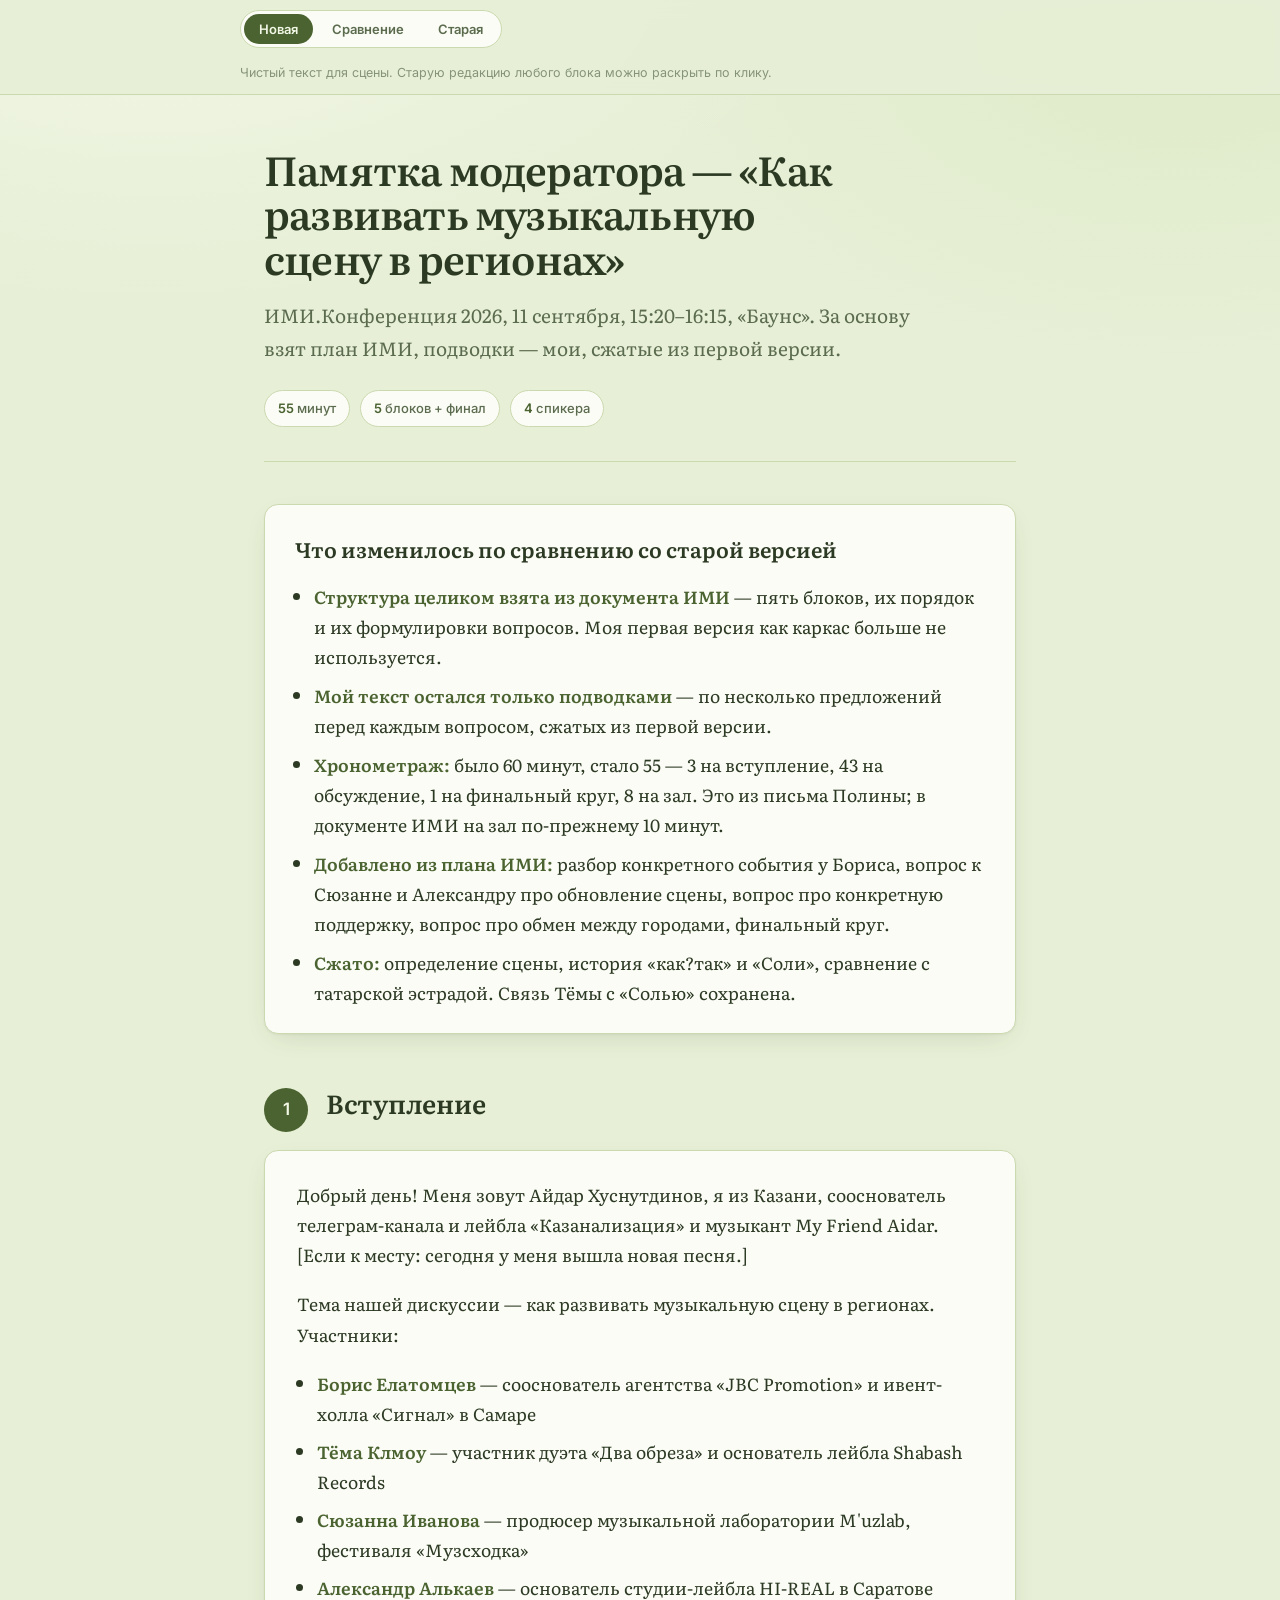
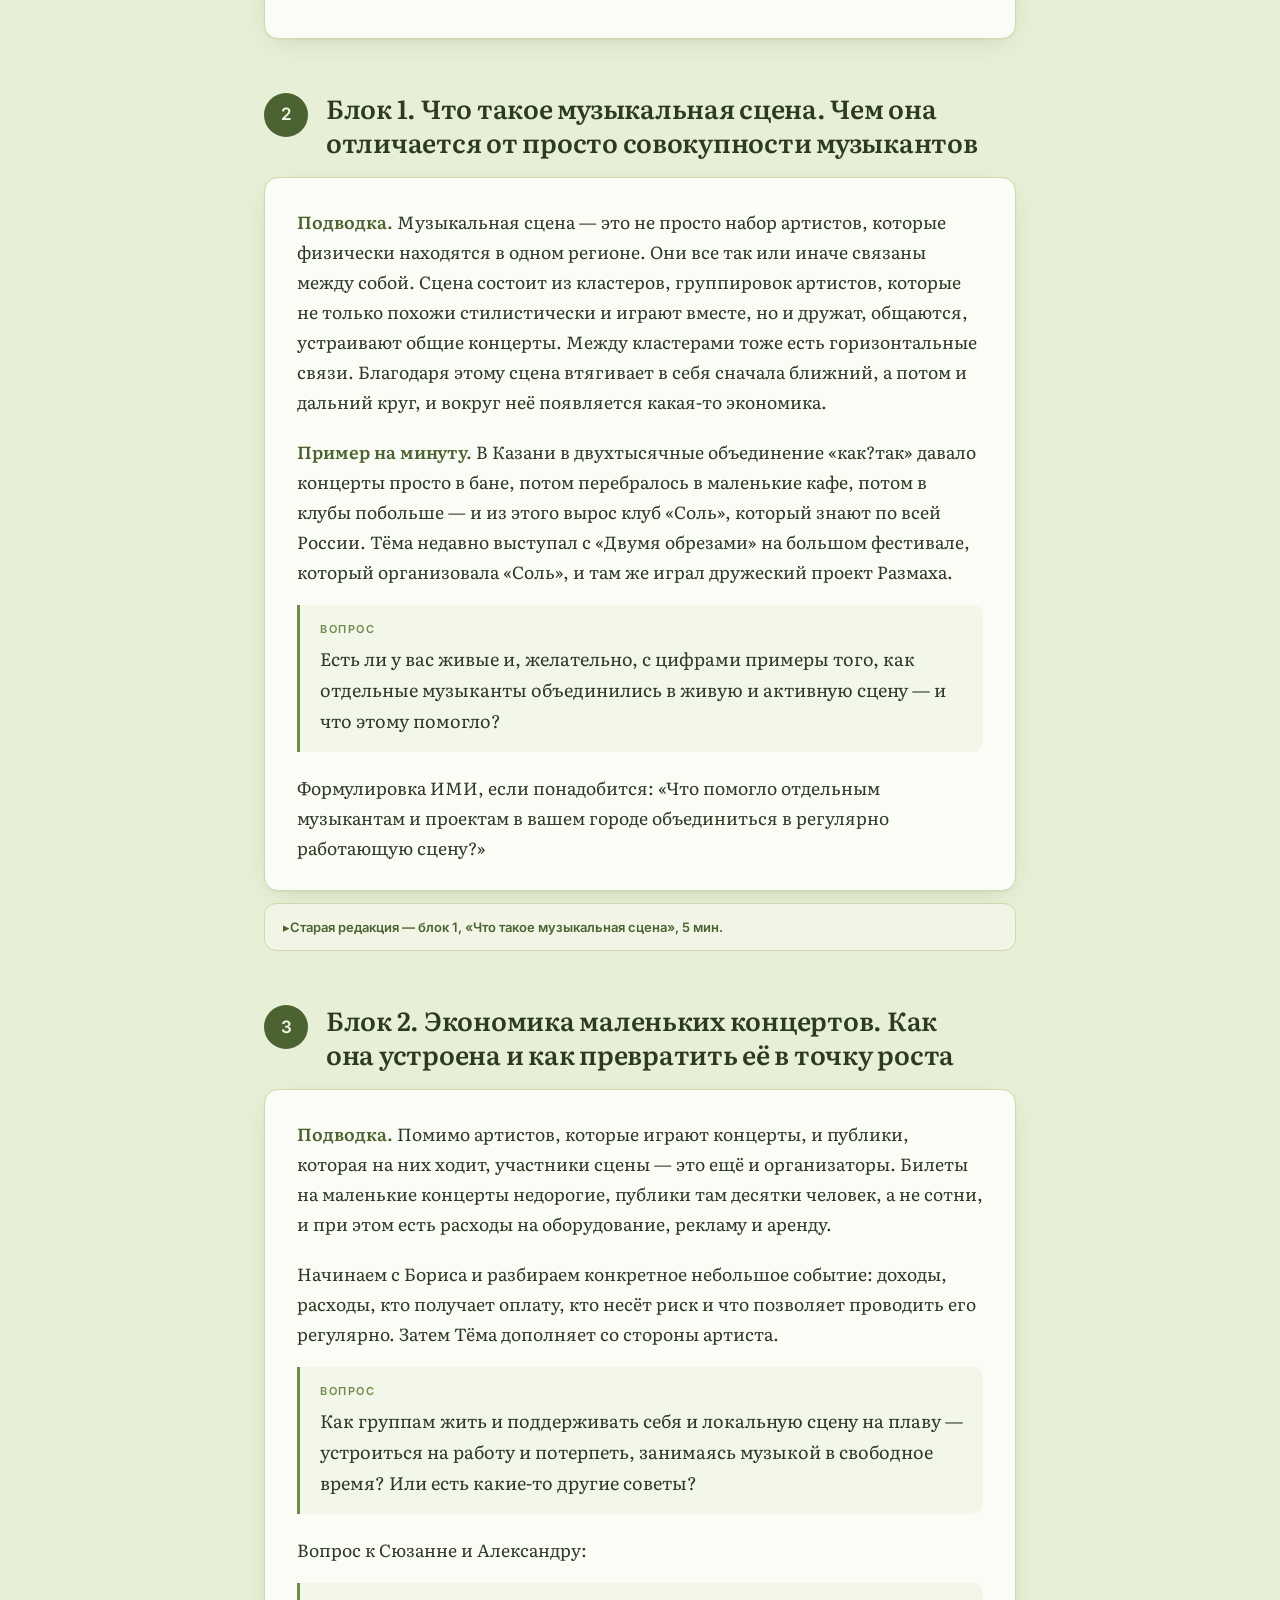
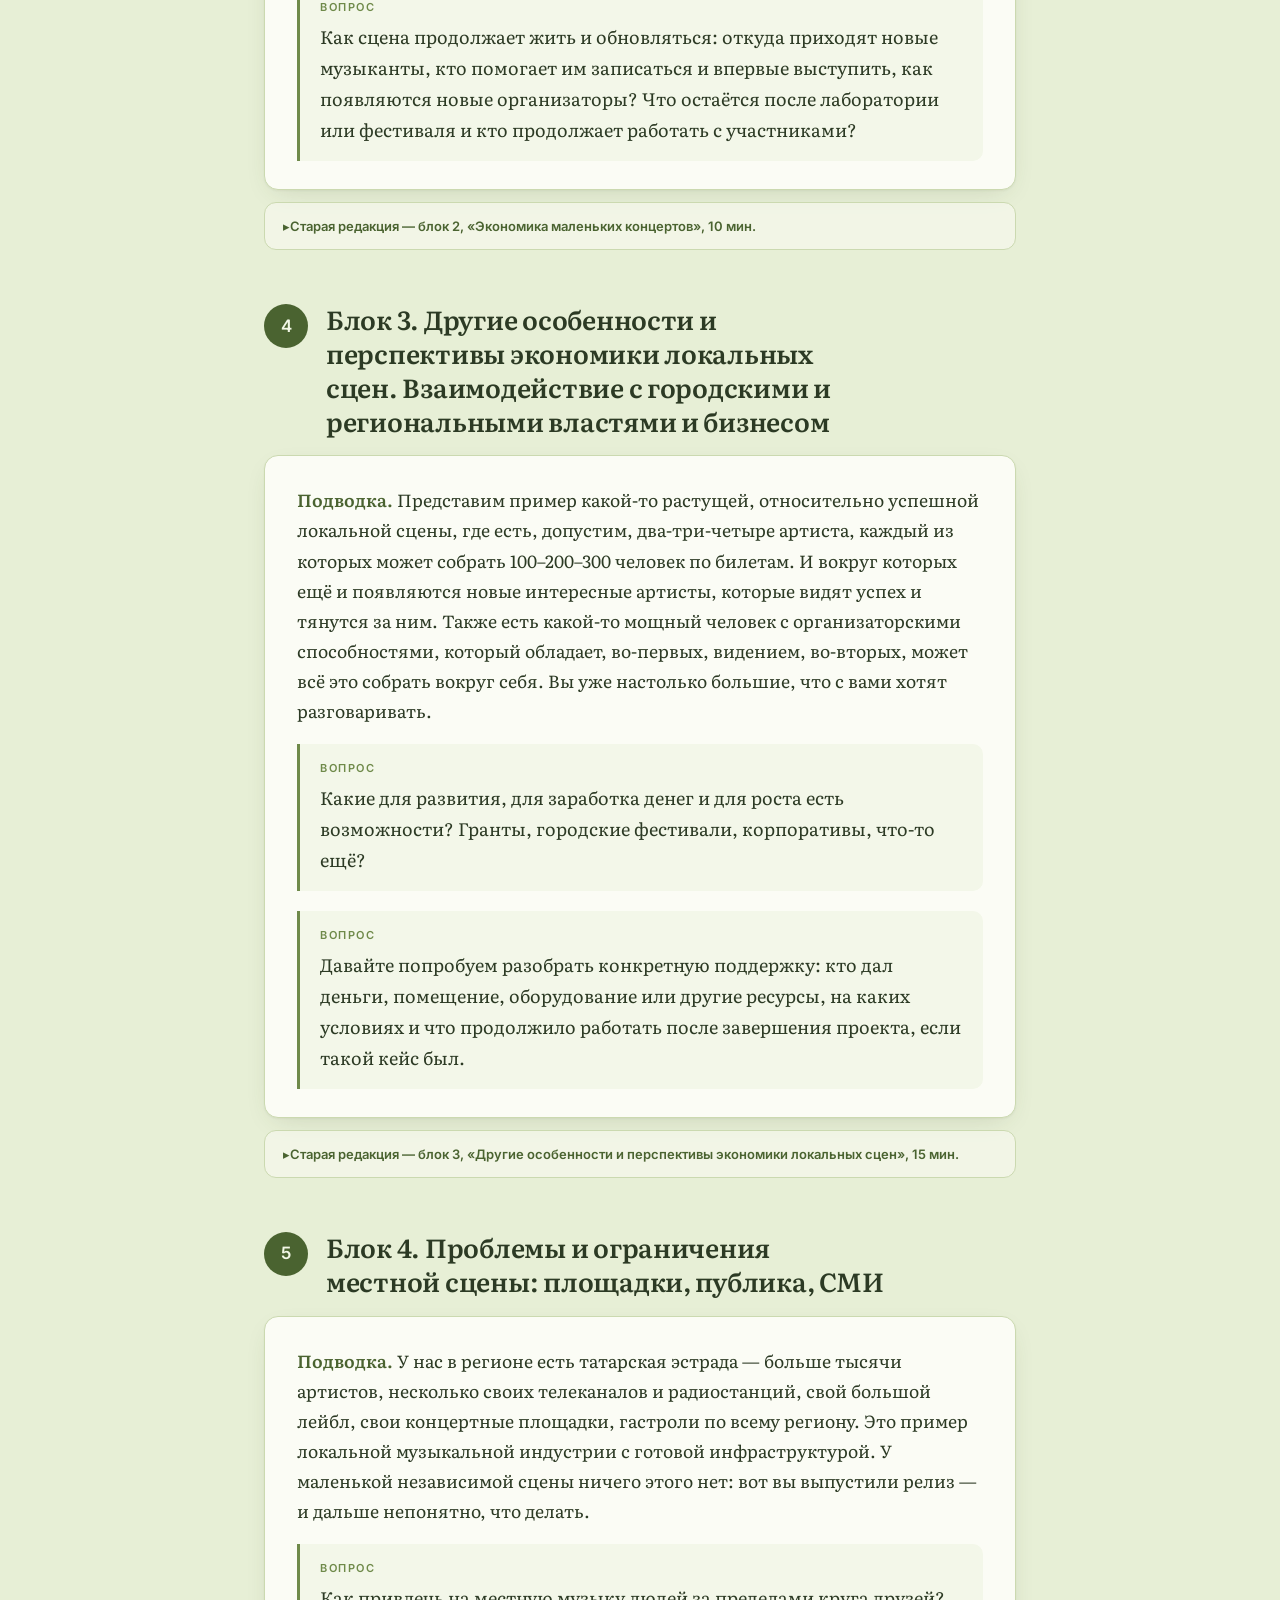
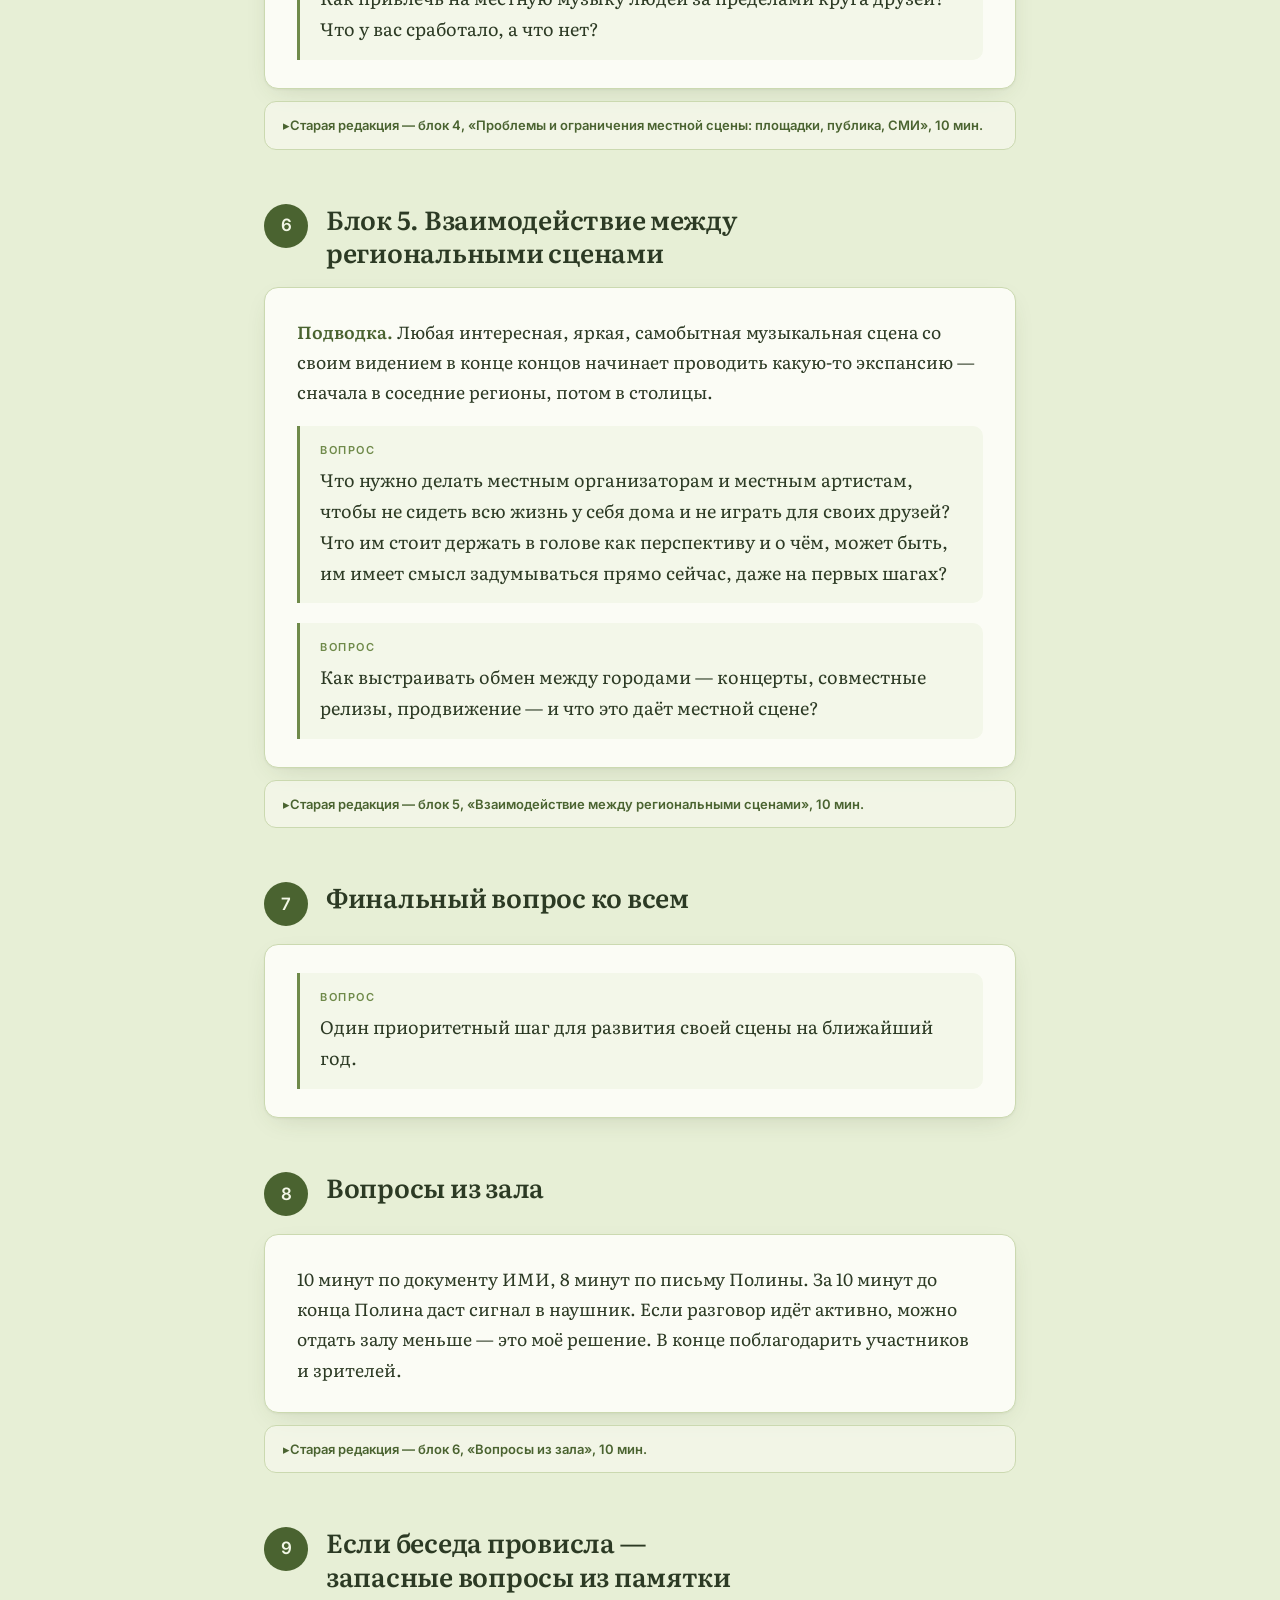
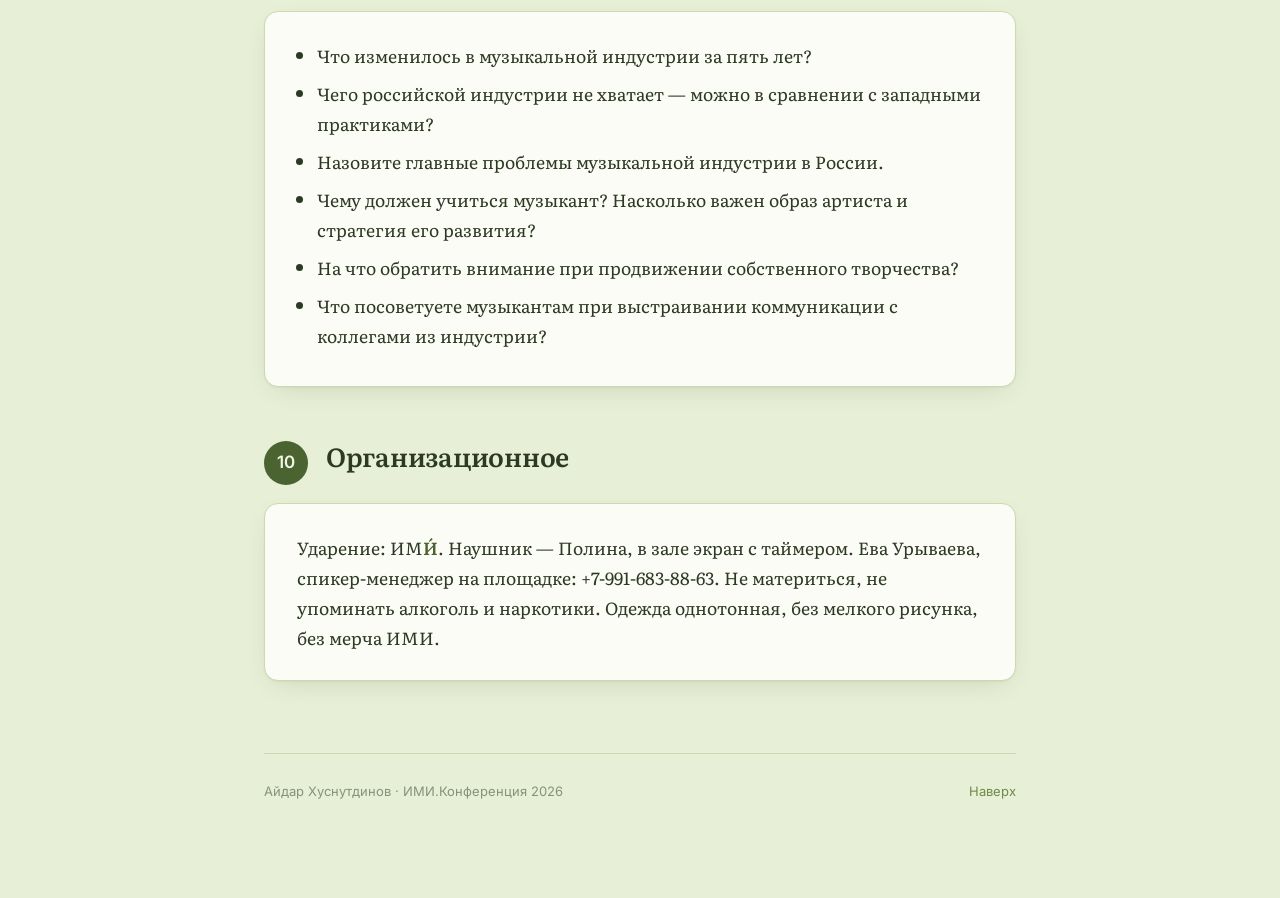
==== commit 0b904396: "За основу взят план ИМИ, мой текст оставлен подводками Собственная структура убрана. Пять блоков, их" ====
--- a/index.html
+++ b/index.html
@@ -181,11 +181,10 @@
 
 <header class="hero">
   <h1>Памятка модератора — «Как развивать музыкальную сцену в регионах»</h1>
-  <p class="lede">ИМИ.Конференция 2026, 11 сентября, 15:20–16:15, «Баунс». Рабочая версия после правок ИМИ: подводки, точные формулировки вопросов, кто отвечает первым и что держать в запасе.</p>
+  <p class="lede">ИМИ.Конференция 2026, 11 сентября, 15:20–16:15, «Баунс». За основу взят план ИМИ, подводки — мои, сжатые из первой версии.</p>
   <div class="meta">
     <span><b>55</b> минут</span>
-    <span><b>43</b> на обсуждение</span>
-    <span><b>6</b> блоков + финал</span>
+    <span><b>5</b> блоков + финал</span>
     <span><b>4</b> спикера</span>
   </div>
 </header>
@@ -193,12 +192,11 @@
 <div class="summary">
   <h2>Что изменилось по сравнению со старой версией</h2>
   <ul>
-    <li><b>Хронометраж:</b> было 60 минут, стало 55 — 3 на вступление, 43 на обсуждение, 1 на финальный круг, 8 на зал. Цифры из письма Полины; в гугл-документе ИМИ этого распределения нет, там на зал по-прежнему 10 минут.</li>
-    <li><b>Формат:</b> вместо связного текста — тезисы. На каждый блок: короткая подводка, точная формулировка вопроса, кто отвечает первым и кто дополняет, что держать в запасе, что не говорить.</li>
-    <li><b>Разговор развёрнут на гостей:</b> Борис — экономика событий и площадки, Тёма — объединение артистов и межрегиональные связи, Сюзанна — лаборатория и фестиваль, Александр — студия-лейбл и запись.</li>
-    <li><b>Добавлен новый блок</b> про обновление сцены — откуда берутся новые музыканты и что остаётся после лаборатории или фестиваля.</li>
-    <li><b>Убрано по прямой просьбе ИМИ:</b> Карабас-Барабас, «занести денег» на радио, «не сидеть всю жизнь у себя дома», заранее заложенная модель «музыканты играют бесплатно и терпят». История «как?так» и сравнение с татарской эстрадой сжаты.</li>
-    <li><b>Оставлено твоё:</b> определение сцены (в виде подводки, а не лекции) и вопрос про критерий успеха — Полина сама согласилась, что это годный вопрос для дискуссии.</li>
+    <li><b>Структура целиком взята из документа ИМИ</b> — пять блоков, их порядок и их формулировки вопросов. Моя первая версия как каркас больше не используется.</li>
+    <li><b>Мой текст остался только подводками</b> — по несколько предложений перед каждым вопросом, сжатых из первой версии.</li>
+    <li><b>Хронометраж:</b> было 60 минут, стало 55 — 3 на вступление, 43 на обсуждение, 1 на финальный круг, 8 на зал. Это из письма Полины; в документе ИМИ на зал по-прежнему 10 минут.</li>
+    <li><b>Добавлено из плана ИМИ:</b> разбор конкретного события у Бориса, вопрос к Сюзанне и Александру про обновление сцены, вопрос про конкретную поддержку, вопрос про обмен между городами, финальный круг.</li>
+    <li><b>Сжато:</b> определение сцены, история «как?так» и «Соли», сравнение с татарской эстрадой. Связь Тёмы с «Солью» сохранена.</li>
   </ul>
   <div class="legend">
     <span><i style="background:var(--add); border:1px solid var(--add-line)"></i>что и почему поменялось</span>
@@ -208,47 +206,33 @@
 
 <div id="newside">
 <section class="block" id="s1">
-  <div class="head"><div class="num">1</div><div><h2>Вступление</h2><span class="time">3 мин · 15:20–15:23</span></div></div>
-  <div class="body"><p><strong>Говорю:</strong></p>
-<p>Добрый день! Меня зовут Айдар Хуснутдинов, я из Казани, [РЕГАЛИЯ — вставить].</p>
-<p>Тема нашей дискуссии — как развивать музыкальную сцену в регионах. Ближайший час мы будем разбираться, из чего складывается местная сцена, на какие деньги она живёт, откуда в ней берутся новые люди и что происходит, когда ей становится тесно в своём городе.</p>
-<p>Помочь мне в этом сегодня согласились:</p>
-<ul><li><strong>Борис Елатомцев</strong> — самарский промоутер, сооснователь концертного агентства JBC Promotion и ивент-холла «Сигнал», менеджер группы Bajinda Behind The Enemy Lines.</li><li><strong>Сюзанна Ива́нова</strong> — директор Музыкального проектного агентства, создатель всероссийского фестиваля «Музсходка» и лаборатории для музыкантов M&#x27;uzlab.</li><li><strong>Тёма Клмоу</strong> — музыкальный продюсер, создатель лейбла Shabash Records, продюсировал «Два Обреза», «Размаху», «Вентоулин».</li><li><strong>Александр Алькаев</strong> — звукоинженер, основатель студии-лейбла HI-REAL в Саратове, больше тысячи выпущенных релизов.</li></ul>
-<p>Уговор на сегодня: мы работаем с конкретикой — цифры, случаи, что сработало и что не сработало. Тем много, времени мало, поэтому я буду иногда прерывать. Не сочтите за грубость.</p></div>
-  <div class="changed"><b>Что изменилось.</b> Целиком новое. В старом плане вступления не было, а памятка модератора требует 3 минуты на приветствие и представление гостей в формате «имя + регалии». Регалии собраны с профилей на i-m-i.ru и из письма Полины.</div>
+  <div class="head"><div class="num">1</div><div><h2>Вступление</h2></div></div>
+  <div class="body"><p>Добрый день! Меня зовут Айдар Хуснутдинов, я из Казани, сооснователь телеграм-канала и лейбла «Казанализация» и музыкант My Friend Aidar. [Если к месту: сегодня у меня вышла новая песня.]</p>
+<p>Тема нашей дискуссии — как развивать музыкальную сцену в регионах. Участники:</p>
+<ul><li><strong>Борис Елатомцев</strong> — сооснователь агентства «JBC Promotion» и ивент-холла «Сигнал» в Самаре</li><li><strong>Тёма Клмоу</strong> — участник дуэта «Два обреза» и основатель лейбла Shabash Records</li><li><strong>Сюзанна Иванова</strong> — продюсер музыкальной лаборатории M&#x27;uzlab, фестиваля «Музсходка»</li><li><strong>Александр Алькаев</strong> — основатель студии-лейбла HI-REAL в Саратове</li></ul></div>
+  <div class="changed"><b>Что изменилось.</b> Приветствие и представление гостей — 3 минуты по памятке модератора. Регалии участников в редакции ИМИ.</div>
   <div class="old none">В старом плане этого не было.</div>
 </section>
 <section class="block" id="s2">
-  <div class="head"><div class="num">2</div><div><h2>1. Из чего собирается сцена</h2><span class="time">6 мин · 15:23–15:29</span></div></div>
-  <div class="body"><p><strong>Говорю (1 мин):</strong></p>
-<p>Сцена — это не просто все музыканты, которые живут в одном городе. Это люди, связанные между собой: играют вместе, делают общие концерты, дружат. Из таких компаний-кластеров сцена и складывается, и между кластерами тоже есть связи. За счёт этого она втягивает в себя сначала ближний круг, потом дальний, и вокруг неё появляется какая-то экономика.</p>
-<p>Короткий пример: в Казани в двухтысячные объединение «как?так» начинало с вечеринок буквально в бане, потом маленькие кафе, потом клубы побольше — а выросло из этого клуб «Соль», который знают по всей стране.</p>
-<p><strong>Вопрос:</strong></p>
-<blockquote>Что помогло отдельным музыкантам и проектам в вашем городе объединиться в регулярно работающую сцену? Меня интересуют не только дружеские связи, но и площадки, студии, организаторы, слушатели.</blockquote>
-<p><strong>Первым:</strong> Тёма (объединение артистов). <strong>Дополняет:</strong> Борис (площадки, город).</p>
-<p><strong>В запасе:</strong> Чего не хватало, чтобы это склеилось раньше? Кто оказался ключевым человеком — и что было бы, если бы его не было?</p>
-<p><strong>Не говорить:</strong> развёрнутое определение сцены; историю «как?так» целиком; PTU и Kate NV.</p></div>
-  <div class="changed"><b>Что изменилось.</b> Развёрнутое определение сцены свёрнуто до одной подводки, история «как?так» и «Соли» — до одного примера на минуту (п. 4 письма Полины). Основной вопрос заменён на формулировку ИМИ, в него добавлены площадки, студии, организаторы и слушатели. Первым отвечает Тёма — по распределению ролей из п. 3.</div>
+  <div class="head"><div class="num">2</div><div><h2>Блок 1. Что такое музыкальная сцена. Чем она отличается от просто совокупности музыкантов</h2></div></div>
+  <div class="body"><p><strong>Подводка.</strong> Музыкальная сцена — это не просто набор артистов, которые физически находятся в одном регионе. Они все так или иначе связаны между собой. Сцена состоит из кластеров, группировок артистов, которые не только похожи стилистически и играют вместе, но и дружат, общаются, устраивают общие концерты. Между кластерами тоже есть горизонтальные связи. Благодаря этому сцена втягивает в себя сначала ближний, а потом и дальний круг, и вокруг неё появляется какая-то экономика.</p>
+<p><strong>Пример на минуту.</strong> В Казани в двухтысячные объединение «как?так» давало концерты просто в бане, потом перебралось в маленькие кафе, потом в клубы побольше — и из этого вырос клуб «Соль», который знают по всей России. Тёма недавно выступал с «Двумя обрезами» на большом фестивале, который организовала «Соль», и там же играл дружеский проект Размаха.</p>
+<blockquote>Есть ли у вас живые и, желательно, с цифрами примеры того, как отдельные музыканты объединились в живую и активную сцену — и что этому помогло?</blockquote>
+<p>Формулировка ИМИ, если понадобится: «Что помогло отдельным музыкантам и проектам в вашем городе объединиться в регулярно работающую сцену?»</p></div>
+  <div class="changed"><b>Что изменилось.</b> Определение сцены сжато с четырёх абзацев до одной подводки, история «как?так» и «Соли» — до одного примера на минуту. Связь Тёмы с «Солью» сохранена. Вопрос переформулирован: живые примеры и цифры.</div>
   <details class="old"><summary>Старая редакция — блок 1, «Что такое музыкальная сцена», 5 мин.</summary><div class="oldbody"><p>Прежде чем говорить о музыкальной сцене, имеет смысл дать определение, что же это вообще такое. Музыкальная сцена — это не просто набор артистов, которые физически находятся в одном регионе. Они даже не обязательно все играют в одних и тех же клубах. Но они все, так или иначе, связаны между собой. Я думаю, для функционирования сцены важно, чтобы она состояла из определенных кластеров, каких-то группировок артистов, которые не только похожи стилистически и не только играют вместе, но и дружат, общаются, устраивают общие концерты, ходят вместе в баню и так далее. Таких кластеров на сцене может быть несколько. И между ними тоже существуют горизонтальные связи. Почему это классно работает?</p>
 <p>Раз уж я здесь представляю Казань, расскажу на примере яркого кейса из Казани. В двухтысячные у нас активно действовало творческое объединение как?так, которое интересовалось передовой электронной музыкой, современным искусством и делало что-то на стыке этих вещей. Поначалу это была узкая группа друзей, которые давали концерты просто в бане. Потом из бани они стали переходить в маленькие кафе, договариваясь с владельцами кафе, что те будут платить им небольшой <del title="ИМИ просили это убрать">процент с кухни и из бара</del>. Потом маленькие клубы, потом клубы побольше. Всё это происходило благодаря тому, что те друзья группы, которые ходили на их вечеринки, постепенно приводили своих друзей, те привозили друзей друзей, и так комьюнити разрасталось. И постепенно в чужих клубах им стало тесно, и на базе этого возникло то, что в итоге стало клубом Соль, который знают по всей России, и среди наших участников сегодня есть <strong>Тёма Клмоу</strong>, который недавно, на прошлой неделе, кажется, выступал на большом фестивале, который организовала Соль, с &quot;двумя обрезами&quot;, и также там выступал дружеский проект Размаха.</p>
 <p>Что ещё тут важно сказать, что кактаковцы, они, с одной стороны, производили впечатление такого закрытого комьюнити, но, с другой стороны, на самом деле они были открытые, и когда появлялись какие-то интересные, талантливые артисты, они старались им помогать. Вот, например, в недавнем событии ИМИ участвовала Катя Шилоносова, Kate NV. Когда она появилась только на казанской сцене со своей первой группой Conspirators, в какой-то момент от них ушёл басист, и вот Тимур Птахин, один из главных участников творческого объединения Как?так и один из сооснователей Соли, который до сих пор там работает, пошёл в группу и какое-то время заменял басиста. Ну а сейчас Катя тоже известная артистка. Или из того же кактака вырос, например, тоже известный по всему миру электронный дуэт PTU. Буквально вот так из концертов в бане происходит экспансия местной сцены.</p>
 <p>Итак, если резюмировать, то сцена состоит из некоторых объединений артистов, которые играют вместе, что-то вместе проводят, общаются, дружат между собой. И между всеми этими объединениями также существуют некоторые отношения. Благодаря тому, что в сцену вовлечено много людей, между ними есть связи, сцена имеет свойство вовлекать в себя сначала ближний, а потом и дальний круг всех этих людей. Так она разрастается сначала внутри города, и вокруг неё появляется какая-то экономика. А дальше она может разрастаться и за пределы города и региона. О том, как это происходит, что этому помогает, а что мешает, я и предлагаю поговорить, отталкиваясь от этого определения. Если у кого-то из коллег есть чем дополнить это определение, то я приглашаю желающих это сделать.</p></div></details>
 </section>
 <section class="block" id="s3">
-  <div class="head"><div class="num">3</div><div><h2>2. Экономика одного конкретного события</h2><span class="time">10 мин · 15:29–15:39</span></div></div>
-  <div class="body"><p><strong>Говорю (30 сек):</strong></p>
-<p>Давайте сразу спустимся на землю и разберём по косточкам одно небольшое событие.</p>
-<p><strong>Вопрос Борису:</strong></p>
-<blockquote>Возьмите ваш конкретный небольшой концерт. Сколько стоило его провести, откуда пришли деньги, кто из участников получил оплату, кто нёс риск, если бы публика не пришла? И что позволяет проводить такие события регулярно, а не один раз?</blockquote>
-<p><strong>Дополняет:</strong> Тёма — со стороны артиста: что из этих денег доходит до группы.</p>
-<p><strong>Если у Бориса нет цифр под рукой</strong> (заготовку он не присылал) — переформулировать:</p>
-<blockquote>Давайте на типичном концерте человек на сто: билет, аренда, звук, реклама. Где эта конструкция обычно рвётся?</blockquote>
-<p>и подхватить Александром, у которого цифры есть.</p>
-<p><strong>Второй вопрос блока:</strong></p>
-<blockquote>Как группам жить и поддерживать себя, пока сцена растёт? Устроиться на работу и заниматься музыкой в свободное время — или есть другие рабочие схемы?</blockquote>
-<p><strong>В запасе:</strong> София Озджан из Казани — четыре проекта, авторская музыка, плюс театральные постановки, плюс работа в музыкальной школе три дня в неделю. Заработок музыканта диверсифицирован ровно так же, как заработок лейбла.</p>
-<p><strong>Не говорить:</strong> Карабас-Барабас; модель «организатор зарабатывает, музыканты играют бесплатно и должны потерпеть» как заранее готовый вывод; «процент из бара» — говорить «процент с выручки».</p></div>
-  <div class="changed"><b>Что изменилось.</b> Вместо твоего рассуждения об экономике — разбор конкретного события у Бориса (п. 5). Убраны Карабас-Барабас и модель «музыканты играют бесплатно и должны потерпеть» как заранее готовый вывод. История про Софию Озджан переехала сюда из старого блока 3 и ужата до трёх строк. Добавлена развилка на случай, если у Бориса не окажется цифр: он и Тёма — единственные, кто не прислал заготовки.</div>
+  <div class="head"><div class="num">3</div><div><h2>Блок 2. Экономика маленьких концертов. Как она устроена и как превратить её в точку роста</h2></div></div>
+  <div class="body"><p><strong>Подводка.</strong> Помимо артистов, которые играют концерты, и публики, которая на них ходит, участники сцены — это ещё и организаторы. Билеты на маленькие концерты недорогие, публики там десятки человек, а не сотни, и при этом есть расходы на оборудование, рекламу и аренду.</p>
+<p>Начинаем с Бориса и разбираем конкретное небольшое событие: доходы, расходы, кто получает оплату, кто несёт риск и что позволяет проводить его регулярно. Затем Тёма дополняет со стороны артиста.</p>
+<blockquote>Как группам жить и поддерживать себя и локальную сцену на плаву — устроиться на работу и потерпеть, занимаясь музыкой в свободное время? Или есть какие-то другие советы?</blockquote>
+<p>Вопрос к Сюзанне и Александру:</p>
+<blockquote>Как сцена продолжает жить и обновляться: откуда приходят новые музыканты, кто помогает им записаться и впервые выступить, как появляются новые организаторы? Что остаётся после лаборатории или фестиваля и кто продолжает работать с участниками?</blockquote></div>
+  <div class="changed"><b>Что изменилось.</b> Рассуждение об экономике заменено разбором конкретного события у Бориса. Добавлен вопрос ИМИ к Сюзанне и Александру про обновление сцены и про то, что остаётся после лаборатории или фестиваля.</div>
   <details class="old"><summary>Старая редакция — блок 2, «Экономика маленьких концертов», 10 мин.</summary><div class="oldbody"><p>Помимо артистов, которые играют концерты, и публики, которые на эти концерты ходят, участниками сцены являются также организаторы — те, кто устраивает эти концерты. Часто это тоже кто-то из артистов, либо их друзья-знакомые. Если ваш концерт проходит в бане, то тут, скорее всего, чисто творческий интерес у организаторов. Но когда вы перемещаетесь на площадки, где уже платят какой-то процент, появляется и финансовый интерес.</p>
 <p>Однако, билеты на такие маленькие концерты, они не очень дорогие, публики туда тоже ходят десятки человек, а не сотни и не тысячи. Концерты часто предполагают ещё и расходы на оборудование, рекламу и так далее. Тем не менее, это может быть средством заработка. Я и сам в конце 2000-х проводил по несколько концертов каждую неделю, и на них вполне можно было зарабатывать, если уметь экономить на накладных расходах и аренде клуба. Однако важным условием является то, что все группы играют на этих концертах бесплатно или за очень маленькие гонорары. Даже когда эта модель как-то скейлится и локальное творческое объединение разрастается до локального лейбла, который взаимодействует с бизнесом или с государством, схема часто остаётся похожей. Но об этом чуть позже.</p>
 <p>Вернемся в маленькие клубы. Заработанных денег может быть достаточно для одного организатора и, может быть, его помощника, но при этом их явно недостаточно, если разделить на, допустим, три, четыре, пять артистов, которые выступают на одном мероприятии, а ещё это, как правило, группы, в каждой из которых много участников, и если всё разделить на всех, то полученных денег иногда не хватает даже на такси.</p>
@@ -257,81 +241,52 @@
 <p>У меня, на самом деле, нет простых ответов на вопрос, как музыкантам перетерпеть и не потерять мотивацию в течение долгого времени занимаясь всем этим бесплатно, пока сцена растёт. И, опять же, у меня нет и ответа на вопрос о том, как сделать это мероприятие финансово выгодным уже в тот момент, когда вы настолько большие, что с вами готовы разговаривать площадки, бизнес и государство. Но второй вопрос, он более сложный. Давайте начнём снизу. Вот вы из бани перебрались в небольшие кафешки, маленькие и средние клубы. Как группам жить и поддерживать себя и локальную сцену на плаву — устроиться на работу и потерпеть, занимаясь музыкой в свободное время? Или есть какие-то другие советы?</p></div></details>
 </section>
 <section class="block" id="s4">
-  <div class="head"><div class="num">4</div><div><h2>3. Откуда берутся новые люди</h2><span class="time">8 мин · 15:39–15:47</span></div></div>
-  <div class="body"><p><strong>Говорю (30 сек):</strong></p>
-<p>Сцена жива, пока в неё кто-то приходит. Разберём вход: как человек попадает из «играю дома» в «выступаю и записываюсь».</p>
-<p><strong>Вопрос Сюзанне:</strong></p>
-<blockquote>Откуда приходят новые музыканты, кто помогает им записаться и впервые выступить, как появляются новые организаторы? И главное — что остаётся после лаборатории или фестиваля: кто продолжает работать с участниками, когда проект закончился?</blockquote>
-<p><strong>Дополняет:</strong> Александр — студия как точка входа.</p>
-<p><strong>В запасе (из присланных ответов, можно процитировать):</strong></p>
-<ul><li>Сюзанна: сцена появляется там, где следующему артисту не приходится начинать с нуля — есть педагоги, инструменты, места для репетиций, возможность сделать первую нормальную запись, маленькие площадки, первая публика, местный фестиваль.</li><li>Александр: студия HI-REAL — около 400 м², и это не только место записи, но и точка притяжения: вокруг возникают знакомства, фиты, новые проекты. Артисты приехали записать один совместный трек — за три дня записали восемь.</li><li>Александр: HI-REAL JAM начинался с 20–30 человек, сейчас на джемы приходит 200–400, на большой open-air собрали около 500. Растёт не только артист, но и публика.</li></ul></div>
-  <div class="changed"><b>Что изменилось.</b> Целиком новый блок — п. 6 письма: как сцена обновляется и что остаётся после лаборатории или фестиваля. Наполнен цитатами из присланных ответов Сюзанны и Александра, включая цифры HI-REAL.</div>
-  <div class="old none">В старом плане этого не было.</div>
-</section>
-<section class="block" id="s5">
-  <div class="head"><div class="num">5</div><div><h2>4. Кто даёт ресурс: город, бизнес, гранты</h2><span class="time">8 мин · 15:47–15:55</span></div></div>
-  <div class="body"><p><strong>Говорю (1 мин):</strong></p>
-<p>Представим сцену, которая подросла: два-три-четыре артиста, каждый собирает по билетам сто, двести, триста человек. Вокруг них подтягиваются новые. Есть человек с организаторскими способностями и с видением, часто есть уже и свой звук, и своя визуальная эстетика. Вы стали настолько заметны, что с вами хотят разговаривать.</p>
-<p><strong>Вопрос:</strong></p>
-<blockquote>Расскажите про конкретную поддержку, которую вы получали: кто дал деньги, помещение, оборудование или другой ресурс, на каких условиях — и что продолжило работать после того, как проект закончился?</blockquote>
-<p><strong>Первым:</strong> тот, у кого есть такой кейс. Уточнить в гримёрке до выхода — у кого он есть.</p>
-<p><strong>В запасе:</strong> Гранты, городские фестивали, корпоративы — что из этого реально кормит, а что отнимает больше, чем даёт? Какую долю дохода что составляет?</p>
-<p><strong>Острый вопрос — задать, если разговор пошёл гладко:</strong></p>
-<blockquote>А если посмотреть на несколько лет вперёд: к чему эти шаги ведут артиста? Есть ли на независимой сцене в регионе картинка успеха, которая не сводится к жонглированию подработками? И если выход за пределы региона — не единственный критерий успеха, то какой критерий успеха здесь?</blockquote>
-<p><strong>Не говорить:</strong> длинную интерлюдию про совмещение работ — она ушла в блок 2.</p></div>
-  <div class="changed"><b>Что изменилось.</b> Старый блок 3. Подводка про совмещение работ убрана — ИМИ считает, что она уводит от заявленной темы (п. 7); вместо неё вопрос про конкретную поддержку: кто дал ресурс, на каких условиях, что продолжило работать после. Твой вопрос про критерий успеха оставлен — Полина сама признала его годным для дискуссии — но подан как вопрос спикерам, а не как твой тезис.</div>
+  <div class="head"><div class="num">4</div><div><h2>Блок 3. Другие особенности и перспективы экономики локальных сцен. Взаимодействие с городскими и региональными властями и бизнесом</h2></div></div>
+  <div class="body"><p><strong>Подводка.</strong> Представим пример какой-то растущей, относительно успешной локальной сцены, где есть, допустим, два-три-четыре артиста, каждый из которых может собрать 100–200–300 человек по билетам. И вокруг которых ещё и появляются новые интересные артисты, которые видят успех и тянутся за ним. Также есть какой-то мощный человек с организаторскими способностями, который обладает, во-первых, видением, во-вторых, может всё это собрать вокруг себя. Вы уже настолько большие, что с вами хотят разговаривать.</p>
+<blockquote>Какие для развития, для заработка денег и для роста есть возможности? Гранты, городские фестивали, корпоративы, что-то ещё?</blockquote>
+<blockquote>Давайте попробуем разобрать конкретную поддержку: кто дал деньги, помещение, оборудование или другие ресурсы, на каких условиях и что продолжило работать после завершения проекта, если такой кейс был.</blockquote></div>
+  <div class="changed"><b>Что изменилось.</b> Подводка ИМИ — это твой же абзац из старого блока 3, взятый почти дословно. Добавлен их вопрос про конкретную поддержку: кто дал ресурс, на каких условиях, что продолжило работать после. Часть про совмещение работ и Софию Озджан ушла.</div>
   <details class="old"><summary>Старая редакция — блок 3, «Другие особенности и перспективы экономики локальных сцен», 15 мин.</summary><div class="oldbody"><p>Давайте теперь представим пример какой-то растущей, относительно успешной локальной сцены, где есть, допустим, два-три-четыре артиста, каждый из которых может собрать 100–200–300 человек по билетам. И вокруг которых ещё и появляются новые интересные артисты, которые видят успех, тянутся за ним. Также есть какой-то мощный человек с организаторскими способностями, который обладает, во-первых, видением, во-вторых, может всё это собрать вокруг себя. На полях замечу, что часто у такой сцены есть ещё и какой-то свой звук и своя, может быть, визуальная эстетика. И снова кивну в сторону Артёма и его лейбла Shabash Records.</p>
 <p>Допустим, есть пример такой сцены. Вы уже настолько большие, что с вами хотят разговаривать. Какие для развития, для заработка денег и для роста есть возможности? Гранты, городские фестивали, корпоративы, что-то ещё. Я лично перед дискуссией провёл некоторое количество интервью с артистами, и выяснил, что да, существуют артисты, которые занимаются в основном только музыкой, и им очень тяжело. Они разрываются на несколько проектов, но они как-то могут поддерживать себя. Вот, например, одна из артисток, с которыми я поговорил, это София Озджан. Она участвует в четырёх проектах. В двух из них она участвует постоянно. Во всех она играет авторскую музыку, не каверы. Один из проектов имеет такой формат русский народный простой хороводный, что его часто заказывают на корпоративные события, они поют там частично авторские песни, частично народные. Другой проект, он имеет тюркскую специфику, это любят на разных форумах, фестивалях и так далее. Кроме этого, ей приходится участвовать в театральных постановках, которые иногда оплачиваются из грантов, иногда она получает деньги с билетов. Ну и, конечно, у неё есть постоянная работа, которая тоже занимает обычно три дня в неделю. Она, как многие музыканты, работает в музыкальной школе. Кто-то работает не в музыкальной школе, кто-то работает в офисе, но тут сложно половину недели работать. Часто люди уходят на постоянку и вообще уходят из музыки. Но кто-то может трудиться фрилансером. То есть да, такие кейсы существуют. И видно, что заработок такого артиста, он диверсифицирован. И аналогично, заработок лейбла или организатора, он тоже диверсифицирован. Так вот, хотелось бы узнать, 1) как он устроен и 2) как он может быть устроен — что именно какую долю в нём составляет у наших участников и какие ещё есть перспективы, какие ещё сферы можно задействовать, чтобы привлечь дополнительные источники дохода (и дополнительные площадки для выступлений).</p></div></details>
 </section>
-<section class="block" id="s6">
-  <div class="head"><div class="num">6</div><div><h2>5. Публика за пределами круга друзей</h2><span class="time">6 мин · 15:55–16:01</span></div></div>
-  <div class="body"><p><strong>Говорю (40 сек):</strong></p>
-<p>Рядом с независимой сценой у нас в Татарстане существует татарская эстрада: больше тысячи артистов, свои телеканалы и радиостанции, свой лейбл, свои площадки, гастроли по всему региону. Это отдельная индустрия с готовой инфраструктурой. У маленькой независимой сцены ничего этого нет: вышел релиз — и дальше тишина.</p>
-<p><strong>Вопрос:</strong></p>
-<blockquote>Как привлечь на местную музыку людей за пределами круга друзей? Что у вас сработало, а что нет?</blockquote>
-<p><strong>В запасе:</strong> Местные СМИ и блогеры — кто-то из них реально приводит людей? Как возвращать публику на второй и третий раз? С какими ещё проблемами сталкиваются артисты, организаторы и сама публика, о которых мы не сказали?</p>
-<p><strong>Не говорить:</strong> «занести денег» на радиостанцию; развёрнутое сравнение с татарской эстрадой.</p></div>
-  <div class="changed"><b>Что изменилось.</b> Старый блок 4. Сравнение с татарской эстрадой сжато с абзаца до трёх строк, фраза про «занести денег» на радио убрана (п. 8). Главный вопрос — формулировка ИМИ про публику за пределами круга друзей; СМИ переехали в запас.</div>
+<section class="block" id="s5">
+  <div class="head"><div class="num">5</div><div><h2>Блок 4. Проблемы и ограничения местной сцены: площадки, публика, СМИ</h2></div></div>
+  <div class="body"><p><strong>Подводка.</strong> У нас в регионе есть татарская эстрада — больше тысячи артистов, несколько своих телеканалов и радиостанций, свой большой лейбл, свои концертные площадки, гастроли по всему региону. Это пример локальной музыкальной индустрии с готовой инфраструктурой. У маленькой независимой сцены ничего этого нет: вот вы выпустили релиз — и дальше непонятно, что делать.</p>
+<blockquote>Как привлечь на местную музыку людей за пределами круга друзей? Что у вас сработало, а что нет?</blockquote></div>
+  <div class="changed"><b>Что изменилось.</b> Сравнение с татарской эстрадой сжато с абзаца до трёх строк. Главный вопрос — формулировка ИМИ про публику за пределами круга друзей. СМИ отдельным пунктом больше не идут.</div>
   <details class="old"><summary>Старая редакция — блок 4, «Проблемы и ограничения местной сцены: площадки, публика, СМИ», 10 мин.</summary><div class="oldbody"><p>1) Мы сегодня говорим, конечно, про независимые сцены, которые растут снизу, но в качестве примера позволю себе привести огромную музыкальную вселенную, которая есть у нас в регионе. Это татарская эстрада. Она включает в себя больше тысячи артистов. У неё есть несколько своих телеканалов, несколько своих радиостанций, были свои газеты, я не знаю, выходят ли они сейчас, свой лейбл большой, свои концертные площадки, там есть свои звёзды, которые, например, как Салават, могут в конце каждого сезона давать по несколько больших концертов подряд. Есть гастроли по всему региону. Ну так вот, я к чему это говорю, что у маленькой сцены всего этого нет. У них нет никакой отлаженной системы, индустрии, как у татарской эстрады (которая пример локальной музыкальной индустрии). У них нет своего СМИ, например, благодаря которому эта музыка получает лёгкое распространение без одного пинка, как на радиостанции, <del title="ИМИ просили это убрать">куда можно до сих пор денег занести</del>. Вот вы выпустили релиз. Вот что дальше делать? Есть ли какие-то хорошие способы взаимодействовать с местными СМИ и инфлюэнсерами?</p>
 <p>2) Помимо проблем со СМИ с какими еще проблемами, которые мы не назвали, сталкиваются участники сцены — и артисты, и организаторы и, может быть, публика?</p></div></details>
 </section>
+<section class="block" id="s6">
+  <div class="head"><div class="num">6</div><div><h2>Блок 5. Взаимодействие между региональными сценами</h2></div></div>
+  <div class="body"><p><strong>Подводка.</strong> Любая интересная, яркая, самобытная музыкальная сцена со своим видением в конце концов начинает проводить какую-то экспансию — сначала в соседние регионы, потом в столицы.</p>
+<blockquote>Что нужно делать местным организаторам и местным артистам, чтобы не сидеть всю жизнь у себя дома и не играть для своих друзей? Что им стоит держать в голове как перспективу и о чём, может быть, им имеет смысл задумываться прямо сейчас, даже на первых шагах?</blockquote>
+<blockquote>Как выстраивать обмен между городами — концерты, совместные релизы, продвижение — и что это даёт местной сцене?</blockquote></div>
+  <div class="changed"><b>Что изменилось.</b> Вопрос сохранён дословно, как в документе ИМИ. Добавлен их второй вопрос — про обмен между городами.</div>
+  <details class="old"><summary>Старая редакция — блок 5, «Взаимодействие между региональными сценами», 10 мин.</summary><div class="oldbody"><p>Я в самом начале сегодня говорил, что любая интересная, яркая, самобытная музыкальная сцена со своим видением, в конце концов начинает проводить и какую-то экспансию. Сначала в соседние регионы, в столицы, потом и в другие государства. Какие шаги к этой экспансии? Что нужно делать местным организаторам и местным артистам, чтобы <del title="ИМИ просили это убрать">не сидеть всю жизнь у себя дома и не играть для своих друзей</del>? Что им стоит держать в голове как перспективу и о чем, может быть, им имеет смысл задумываться прямо сейчас, даже на первых шагах?</p></div></details>
+</section>
 <section class="block" id="s7">
-  <div class="head"><div class="num">7</div><div><h2>6. Обмен между городами</h2><span class="time">5 мин · 16:01–16:06</span></div></div>
-  <div class="body"><p><strong>Говорю (30 сек):</strong></p>
-<p>Сцена рано или поздно начинает выходить за пределы своего города. Это не обязательный экзамен на состоятельность, но это то, что с сильными сценами происходит.</p>
-<p><strong>Вопрос:</strong></p>
-<blockquote>Как выстраивать обмен между городами — концерты, совместные релизы, продвижение — и что это даёт местной сцене?</blockquote>
-<p><strong>Следом:</strong></p>
-<blockquote>Может ли между регионами быть инфраструктурное взаимодействие, а не только личные связи конкретных артистов? Как это работает для города, а не для одного человека, который уехал?</blockquote>
-<p><strong>Первым:</strong> Тёма (межрегиональные связи). <strong>Дополняют:</strong> все.</p>
-<p><strong>Не говорить:</strong> «не сидеть всю жизнь у себя дома и не играть для своих друзей».</p></div>
-  <div class="changed"><b>Что изменилось.</b> Старый блок 5. «Не сидеть всю жизнь у себя дома» убрано (п. 9). Добавлен вопрос про инфраструктурное взаимодействие между регионами — это Полина расшифровала в переписке, когда ты написал, что не понял мысль.</div>
-  <details class="old"><summary>Старая редакция — блок 5, «Взаимодействие между региональными сценами», 10 мин.</summary><div class="oldbody"><p>Я в самом начале сегодня говорил, что любая интересная, яркая, самобытная музыкальная сцена со своим видением, в конце концов начинает проводить и какую-то экспансию. Сначала в соседние регионы, в столицы, потом и в другие государства. Какие шаги к этой экспансии? Что нужно делать местным организаторам и местным артистам, чтобы <del title="ИМИ просили это убрать">не сидеть всю жизнь у себя дома и не играть для своих друзей</del>? Что им стоит держать в голове как перспективу и о чем, может быть, им имеет смысл задумываться прямо сейчас, даже на первых шагах?</p></div></details>
+  <div class="head"><div class="num">7</div><div><h2>Финальный вопрос ко всем</h2></div></div>
+  <div class="body"><blockquote>Один приоритетный шаг для развития своей сцены на ближайший год.</blockquote></div>
+  <div class="changed"><b>Что изменилось.</b> Новое, предложение ИМИ. Ты уточнял, идёт ли это отдельным пунктом внутри 43 минут, — Полина ответила «да».</div>
+  <div class="old none">В старом плане этого не было.</div>
 </section>
 <section class="block" id="s8">
-  <div class="head"><div class="num">8</div><div><h2>Финал</h2><span class="time">1 мин · 16:06–16:07</span></div></div>
-  <div class="body"><p>По кругу, по одному предложению, без пояснений:</p>
-<blockquote>Один приоритетный шаг для развития вашей сцены на ближайший год.</blockquote></div>
-  <div class="changed"><b>Что изменилось.</b> Новое, п. 10 письма. Ты уточнял, идёт ли финальный круг отдельным пунктом внутри 43 минут, — Полина ответила «да».</div>
+  <div class="head"><div class="num">8</div><div><h2>Вопросы из зала</h2></div></div>
+  <div class="body"><p>10 минут по документу ИМИ, 8 минут по письму Полины. За 10 минут до конца Полина даст сигнал в наушник. Если разговор идёт активно, можно отдать залу меньше — это моё решение. В конце поблагодарить участников и зрителей.</p></div>
+  <div class="changed"><b>Что изменилось.</b> Расхождение: в документе ИМИ 10 минут, в письме Полины — 8.</div>
+  <details class="old"><summary>Старая редакция — блок 6, «Вопросы из зала», 10 мин.</summary><div class="oldbody"></div></details>
+</section>
+<section class="block" id="s9">
+  <div class="head"><div class="num">9</div><div><h2>Если беседа провисла — запасные вопросы из памятки</h2></div></div>
+  <div class="body"><ul><li>Что изменилось в музыкальной индустрии за пять лет?</li><li>Чего российской индустрии не хватает — можно в сравнении с западными практиками?</li><li>Назовите главные проблемы музыкальной индустрии в России.</li><li>Чему должен учиться музыкант? Насколько важен образ артиста и стратегия его развития?</li><li>На что обратить внимание при продвижении собственного творчества?</li><li>Что посоветуете музыкантам при выстраивании коммуникации с коллегами из индустрии?</li></ul></div>
+  <div class="changed"><b>Что изменилось.</b> Список из памятки модератора.</div>
   <div class="old none">В старом плане этого не было.</div>
 </section>
-<section class="block" id="s9">
-  <div class="head"><div class="num">9</div><div><h2>Вопросы из зала</h2><span class="time">8 мин · 16:07–16:15</span></div></div>
-  <div class="body"><p>За 10 минут до конца Полина даст сигнал в наушник. Если разговор идёт хорошо — можно отдать залу меньше, это моё решение.</p>
-<p>Поблагодарить участников и зрителей.</p></div>
-  <div class="changed"><b>Что изменилось.</b> 8 минут вместо 10 — из письма Полины про хронометраж. В гугл-документе ИМИ всё ещё стоит 10 минут, это расхождение стоит проговорить с Полиной до выхода.</div>
-  <details class="old"><summary>Старая редакция — блок 6, «Вопросы из зала», 10 мин.</summary><div class="oldbody"></div></details>
-</section>
 <section class="block" id="s10">
-  <div class="head"><div class="num">10</div><div><h2>Если беседа провисла — запасные вопросы</h2></div></div>
-  <div class="body"><ul><li>Что изменилось в музыкальной индустрии за пять лет?</li><li>Чего российской индустрии не хватает — можно в сравнении с западными практиками?</li><li>Назовите главные проблемы музыкальной индустрии в России.</li><li>Чему должен учиться музыкант? Насколько важен образ артиста и стратегия его развития?</li><li>На что обратить внимание при продвижении собственного творчества?</li><li>Что посоветуете музыкантам при выстраивании отношений с коллегами из индустрии?</li></ul></div>
-  <div class="changed"><b>Что изменилось.</b> Новое. Список из памятки модератора — на случай, если разговор не пошёл.</div>
-  <div class="old none">В старом плане этого не было.</div>
-</section>
-<section class="block" id="s11">
-  <div class="head"><div class="num">11</div><div><h2>Организационное</h2></div></div>
-  <div class="body"><p>Наушник — Полина, экран с таймером в зале. Ева Урываева, спикер-менеджер на площадке: +7-991-683-88-63. Не материться, не упоминать алкоголь и наркотики. Одежда однотонная, светлая/нейтральная/тёмная, без мелкого рисунка, без мерча ИМИ.</p></div>
-  <div class="changed"><b>Что изменилось.</b> Новое. Выжимка из памятки модератора: наушник, таймер, контакты, дресс-код, запреты.</div>
+  <div class="head"><div class="num">10</div><div><h2>Организационное</h2></div></div>
+  <div class="body"><p>Ударение: ИМ<strong>И́</strong>. Наушник — Полина, в зале экран с таймером. Ева Урываева, спикер-менеджер на площадке: +7-991-683-88-63. Не материться, не упоминать алкоголь и наркотики. Одежда однотонная, без мелкого рисунка, без мерча ИМИ.</p></div>
+  <div class="changed"><b>Что изменилось.</b> Выжимка из памятки модератора.</div>
   <div class="old none">В старом плане этого не было.</div>
 </section>
 </div>
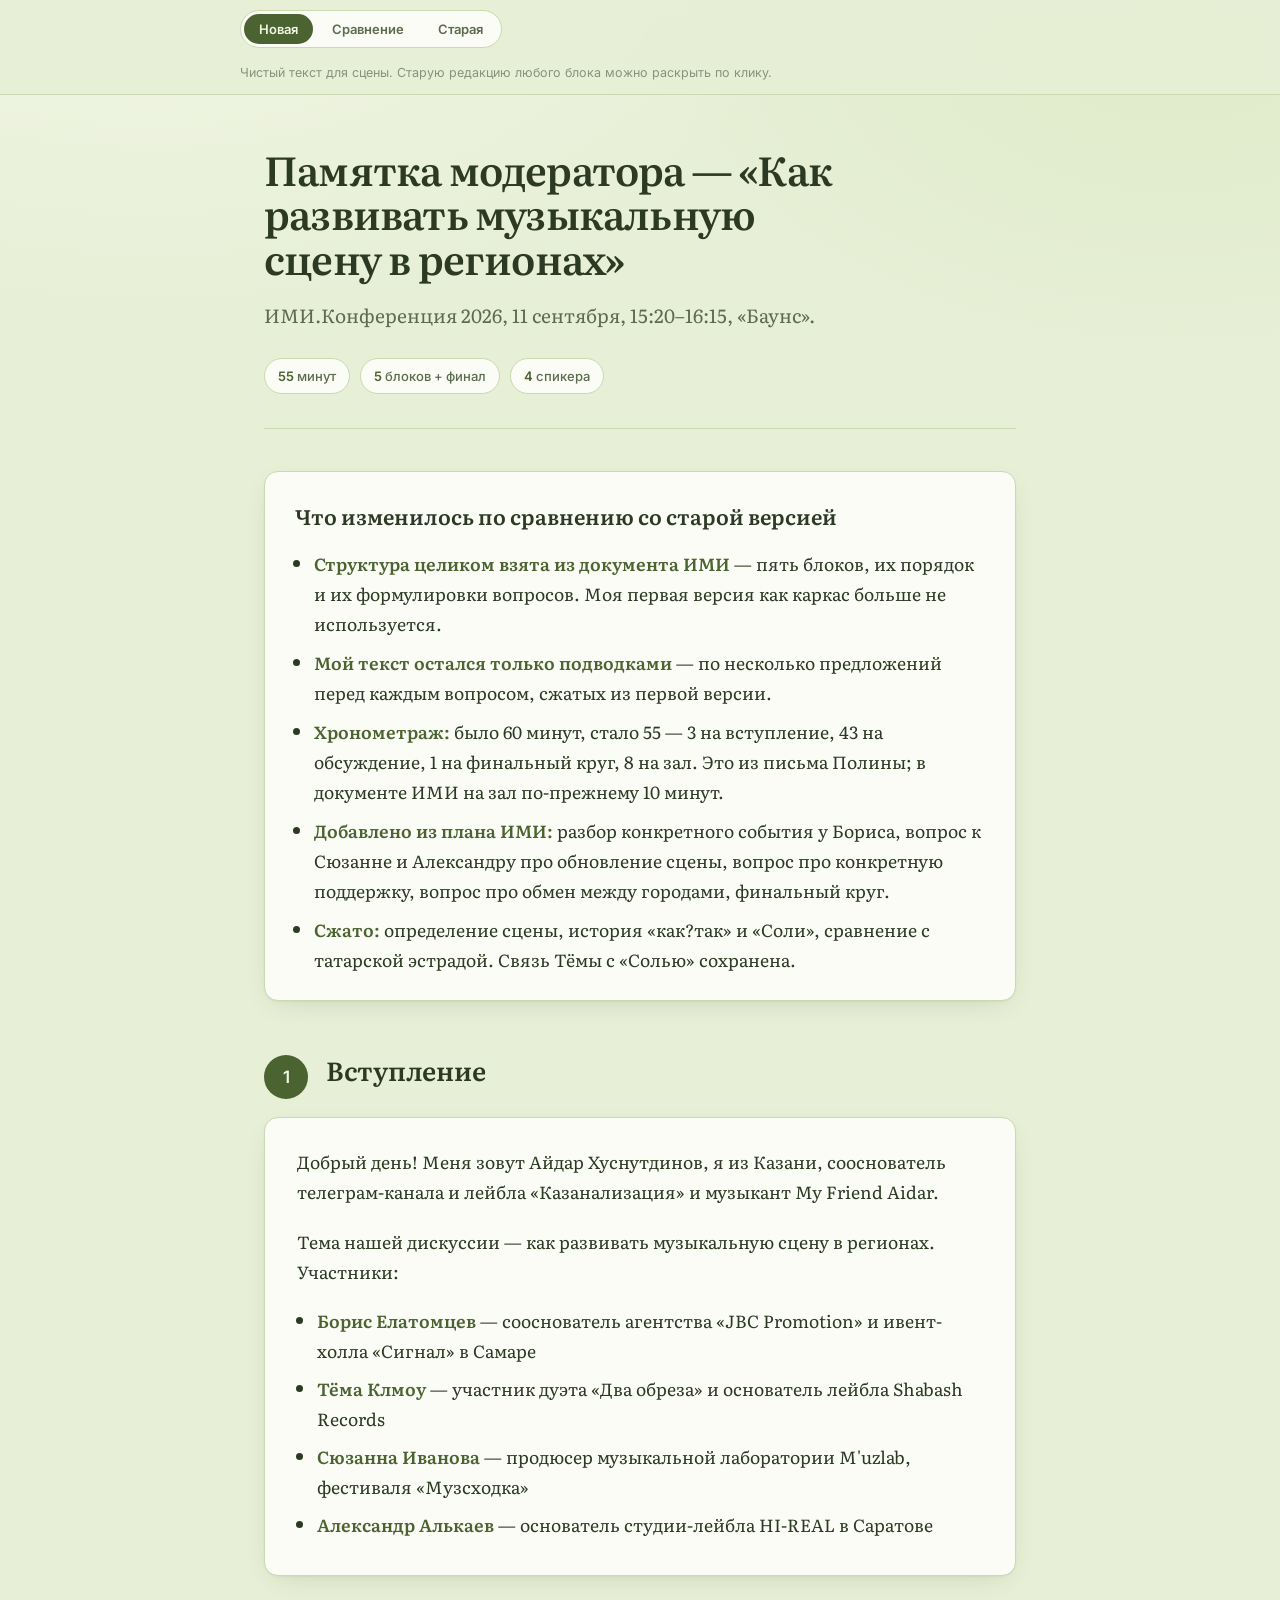
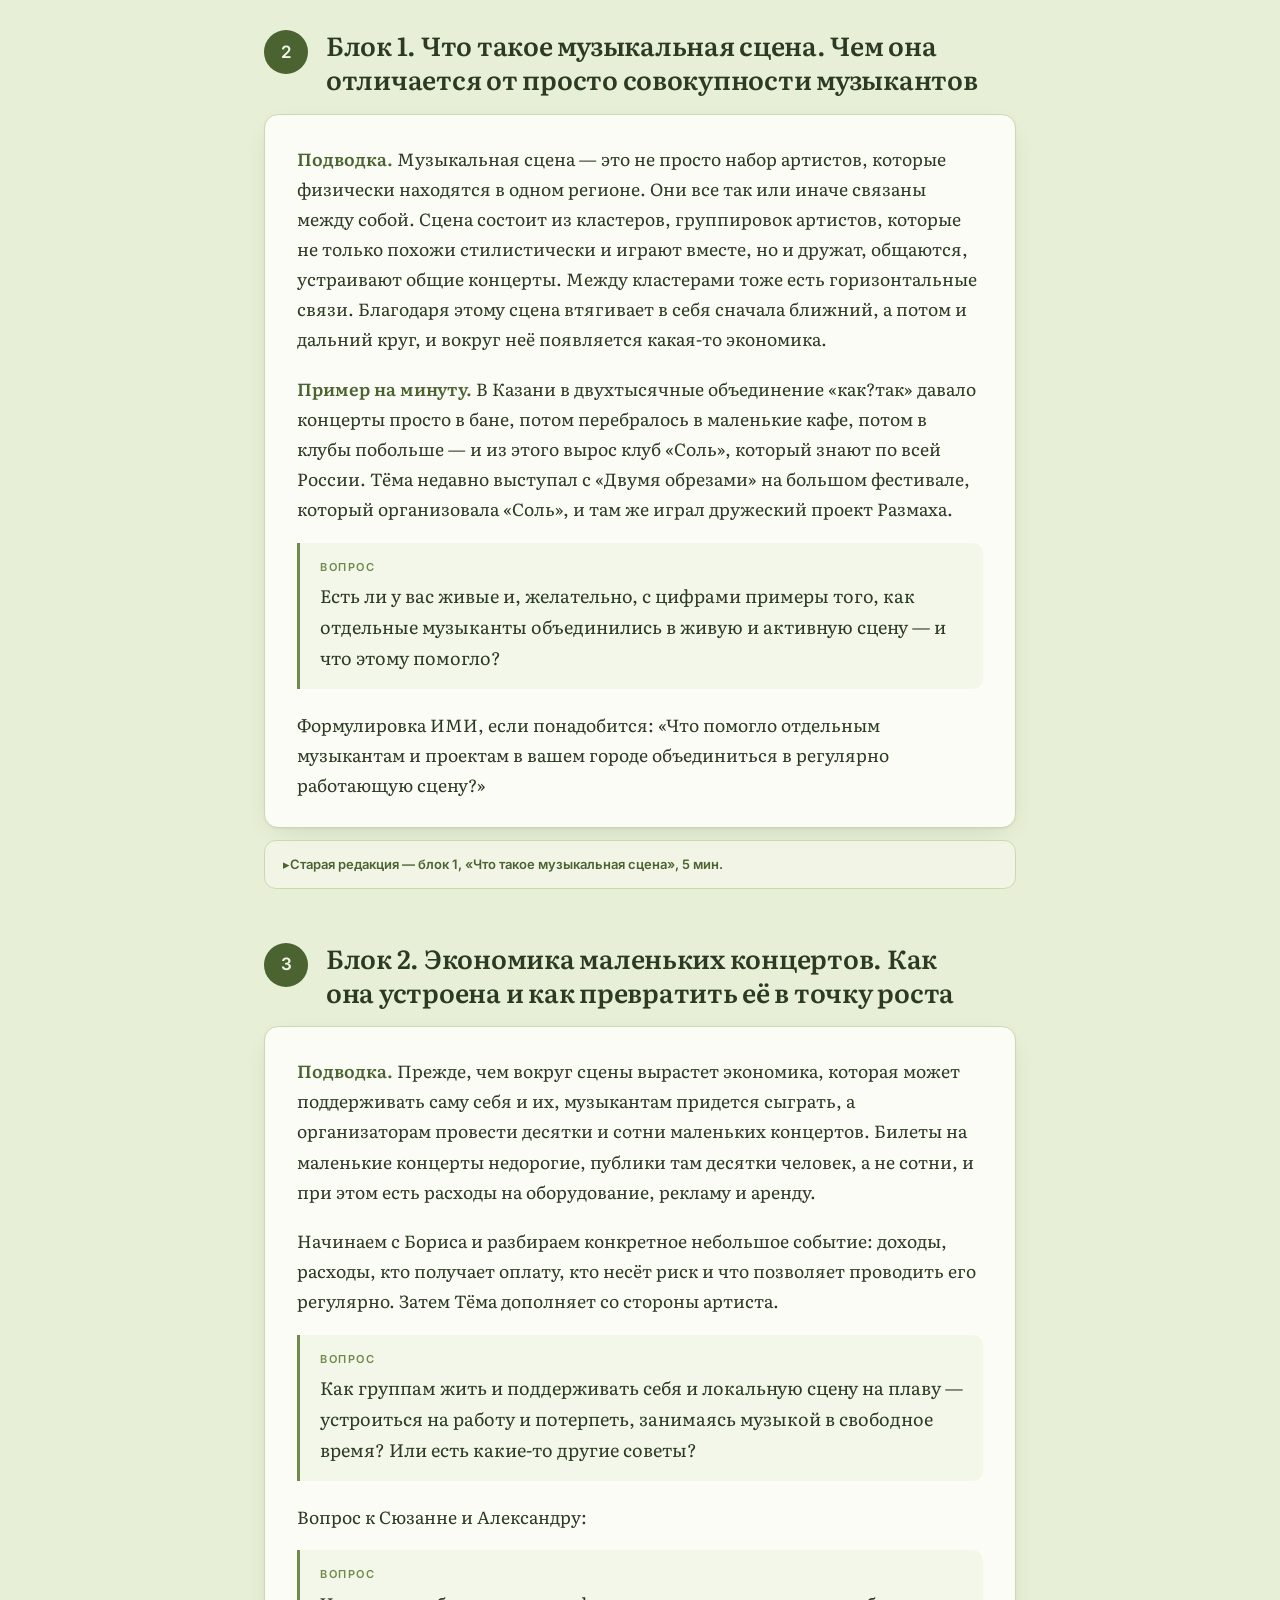
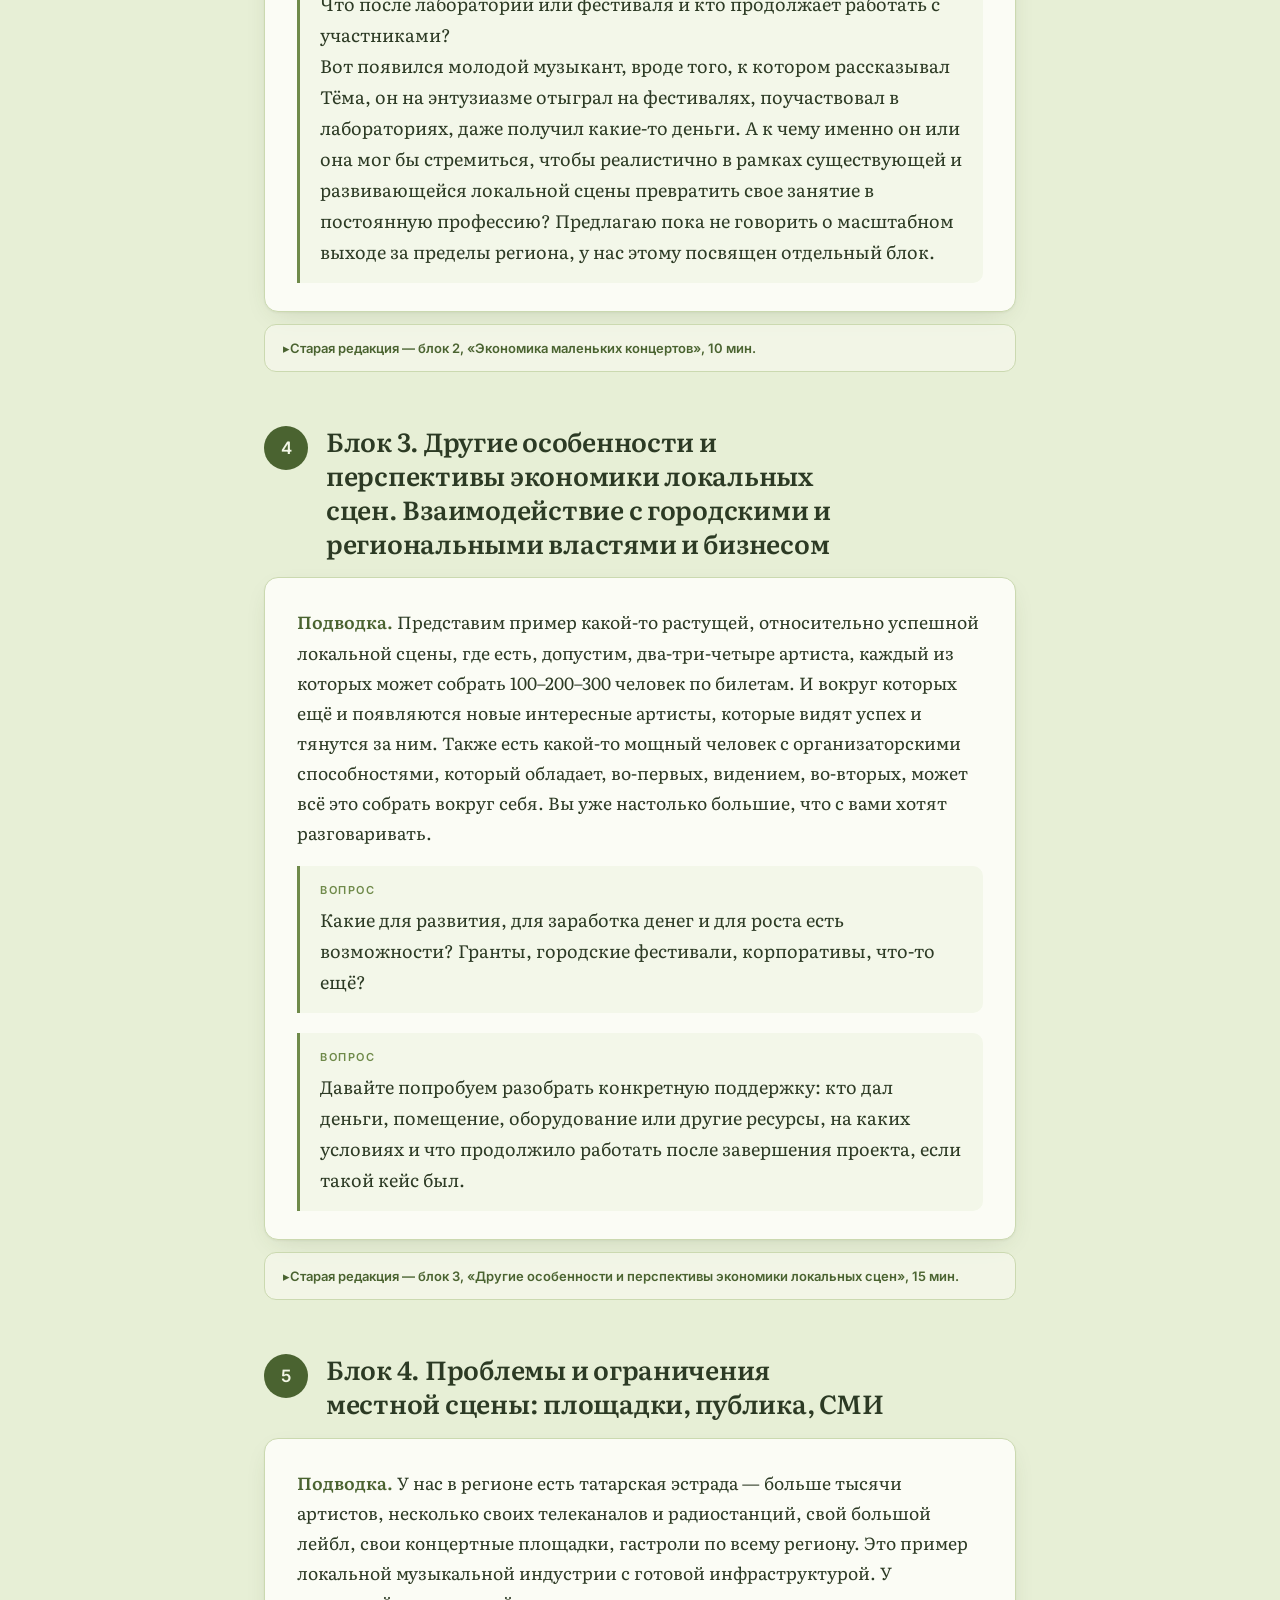
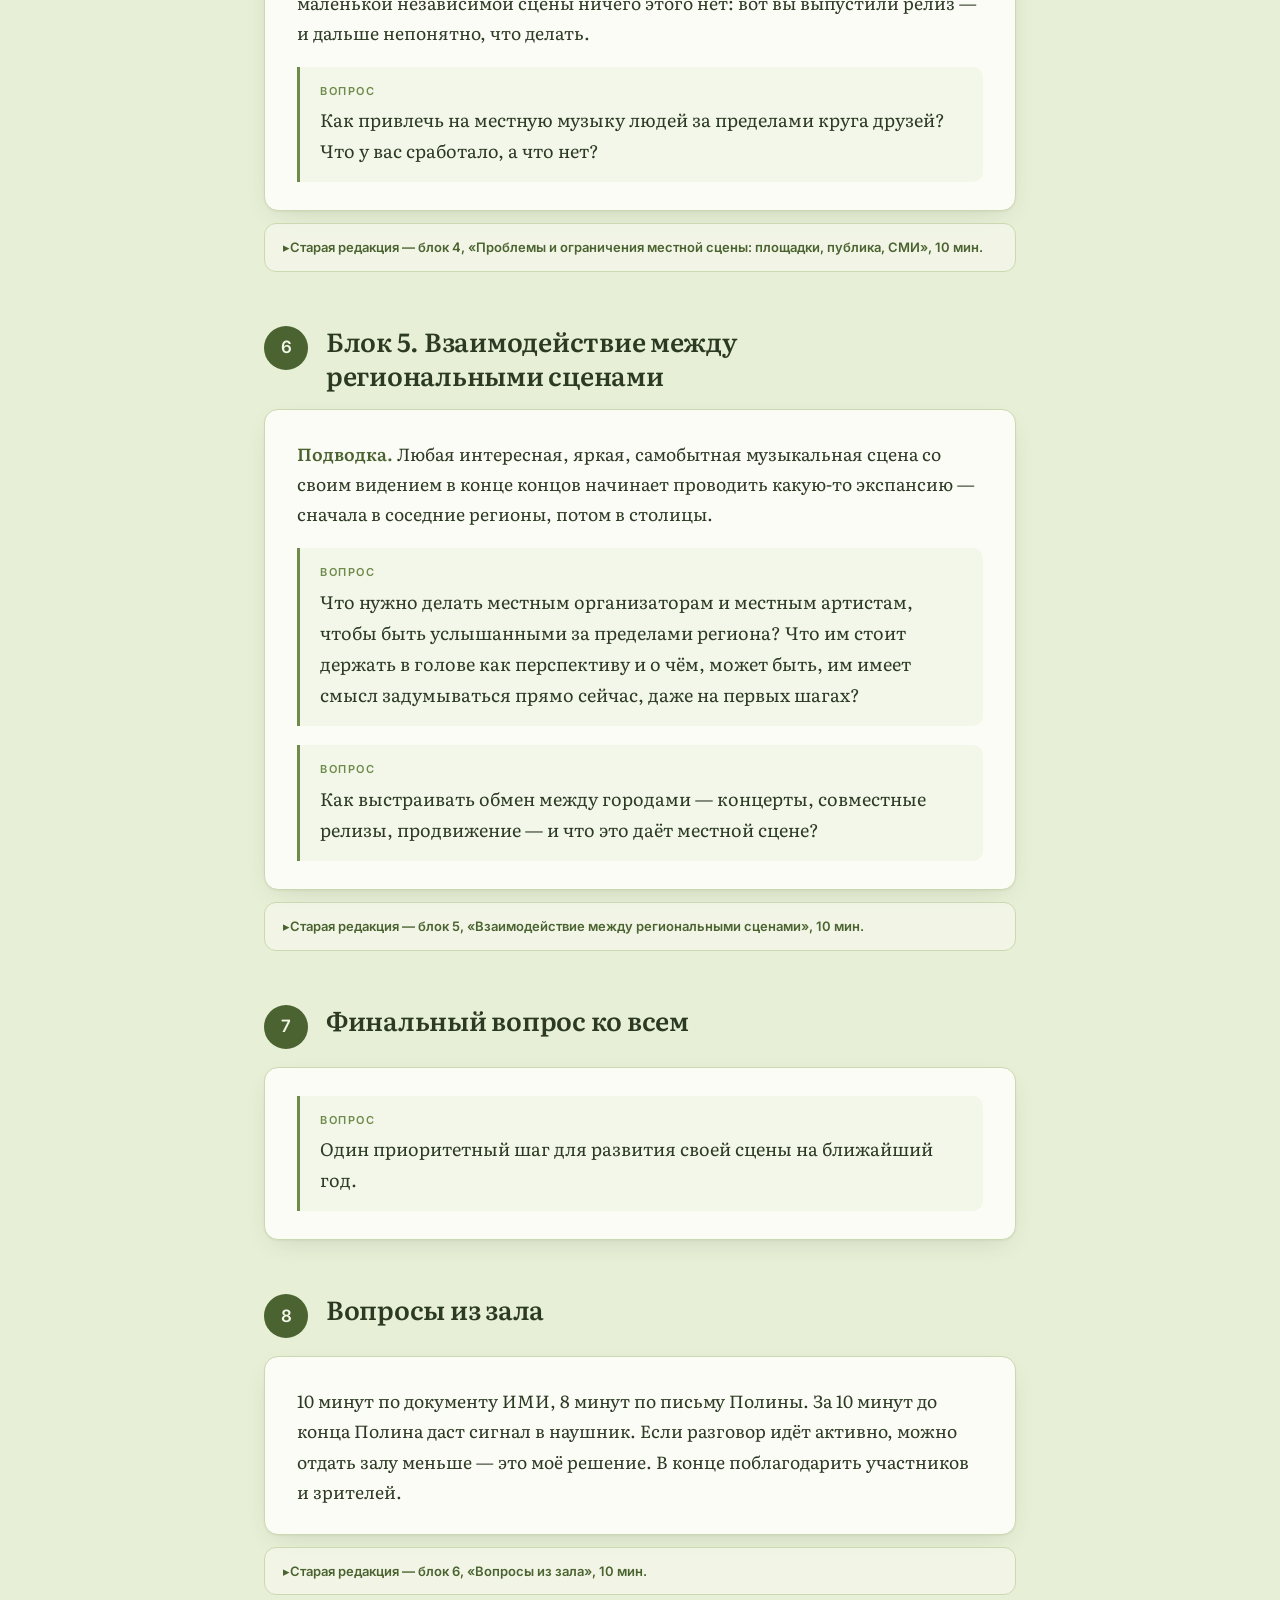
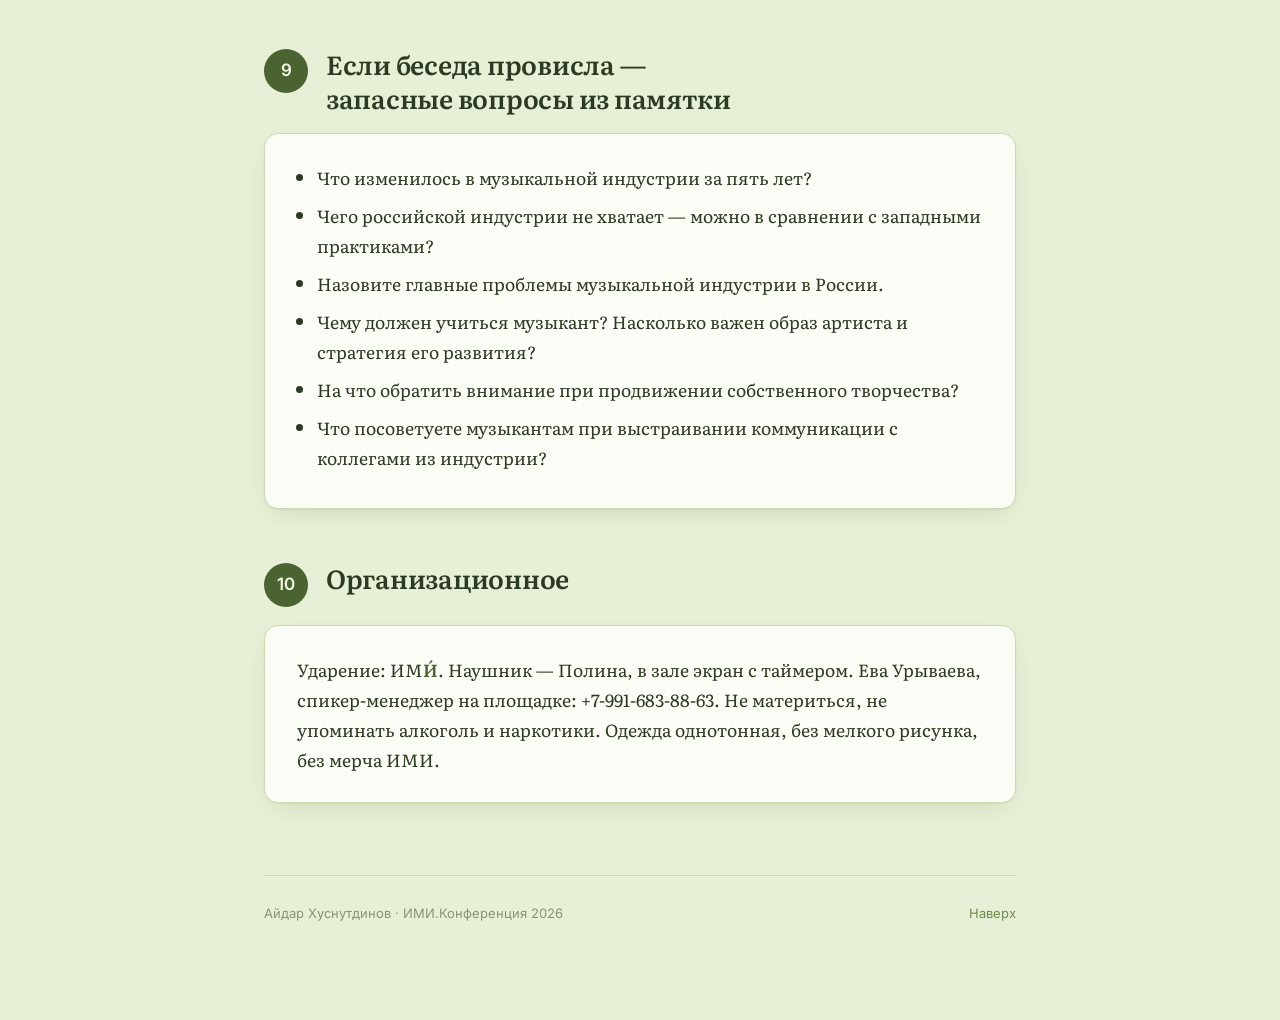
==== commit abc43eef: "Правки из браузера — обратно в проект index.html и artifact.html пересобраны из опубликованной верси" ====
--- a/index.html
+++ b/index.html
@@ -169,9 +169,9 @@
 <div class="bar">
   <div class="bar-in">
     <div class="modes" role="group" aria-label="Режим просмотра">
-      <button type="button" data-m="new"  aria-pressed="true">Новая</button>
+      <button type="button" data-m="new" aria-pressed="true">Новая</button>
       <button type="button" data-m="diff" aria-pressed="false">Сравнение</button>
-      <button type="button" data-m="old"  aria-pressed="false">Старая</button>
+      <button type="button" data-m="old" aria-pressed="false">Старая</button>
     </div>
     <span class="hint" id="hint">Чистый текст для сцены. Старую редакцию любого блока можно раскрыть по клику.</span>
   </div>
@@ -181,7 +181,7 @@
 
 <header class="hero">
   <h1>Памятка модератора — «Как развивать музыкальную сцену в регионах»</h1>
-  <p class="lede">ИМИ.Конференция 2026, 11 сентября, 15:20–16:15, «Баунс». За основу взят план ИМИ, подводки — мои, сжатые из первой версии.</p>
+  <p class="lede">ИМИ.Конференция 2026, 11 сентября, 15:20–16:15, «Баунс».</p>
   <div class="meta">
     <span><b>55</b> минут</span>
     <span><b>5</b> блоков + финал</span>
@@ -192,123 +192,499 @@
 <div class="summary">
   <h2>Что изменилось по сравнению со старой версией</h2>
   <ul>
-    <li><b>Структура целиком взята из документа ИМИ</b> — пять блоков, их порядок и их формулировки вопросов. Моя первая версия как каркас больше не используется.</li>
-    <li><b>Мой текст остался только подводками</b> — по несколько предложений перед каждым вопросом, сжатых из первой версии.</li>
-    <li><b>Хронометраж:</b> было 60 минут, стало 55 — 3 на вступление, 43 на обсуждение, 1 на финальный круг, 8 на зал. Это из письма Полины; в документе ИМИ на зал по-прежнему 10 минут.</li>
-    <li><b>Добавлено из плана ИМИ:</b> разбор конкретного события у Бориса, вопрос к Сюзанне и Александру про обновление сцены, вопрос про конкретную поддержку, вопрос про обмен между городами, финальный круг.</li>
-    <li><b>Сжато:</b> определение сцены, история «как?так» и «Соли», сравнение с татарской эстрадой. Связь Тёмы с «Солью» сохранена.</li>
+    <li><b>Структура целиком взята из документа ИМИ</b> — пять блоков, их порядок и их формулировки
+    вопросов. Моя первая версия как каркас больше не используется.</li>
+    <li><b>Мой текст остался только подводками</b> — по несколько предложений перед каждым вопросом,
+    сжатых из первой версии.</li>
+    <li><b>Хронометраж:</b> было 60 минут, стало 55 — 3 на вступление, 43 на обсуждение, 1 на финальный
+    круг, 8 на зал. Это из письма Полины; в документе ИМИ на зал по-прежнему 10 минут.</li>
+    <li><b>Добавлено из плана ИМИ:</b> разбор конкретного события у Бориса, вопрос к Сюзанне и
+    Александру про обновление сцены, вопрос про конкретную поддержку, вопрос про обмен между городами,
+    финальный круг.</li>
+    <li><b>Сжато:</b> определение сцены, история «как?так» и «Соли», сравнение с татарской эстрадой.
+    Связь Тёмы с «Солью» сохранена.</li>
   </ul>
   <div class="legend">
-    <span><i style="background:var(--add); border:1px solid var(--add-line)"></i>что и почему поменялось</span>
-    <span><i style="background:var(--del); border:1px solid var(--del-line)"></i>фразы, которые просили убрать</span>
+    <span><i style="background:var(--add); border:1px solid var(--add-line)"></i>что и почему
+    поменялось</span>
+    <span><i style="background:var(--del); border:1px solid var(--del-line)"></i>фразы, которые просили
+    убрать</span>
   </div>
 </div>
 
 <div id="newside">
 <section class="block" id="s1">
   <div class="head"><div class="num">1</div><div><h2>Вступление</h2></div></div>
-  <div class="body"><p>Добрый день! Меня зовут Айдар Хуснутдинов, я из Казани, сооснователь телеграм-канала и лейбла «Казанализация» и музыкант My Friend Aidar. [Если к месту: сегодня у меня вышла новая песня.]</p>
+  <div class="body">
+  <p>Добрый день! Меня зовут Айдар Хуснутдинов, я из Казани, сооснователь телеграм-канала и лейбла
+  «Казанализация» и музыкант My Friend Aidar.&nbsp;</p>
 <p>Тема нашей дискуссии — как развивать музыкальную сцену в регионах. Участники:</p>
-<ul><li><strong>Борис Елатомцев</strong> — сооснователь агентства «JBC Promotion» и ивент-холла «Сигнал» в Самаре</li><li><strong>Тёма Клмоу</strong> — участник дуэта «Два обреза» и основатель лейбла Shabash Records</li><li><strong>Сюзанна Иванова</strong> — продюсер музыкальной лаборатории M&#x27;uzlab, фестиваля «Музсходка»</li><li><strong>Александр Алькаев</strong> — основатель студии-лейбла HI-REAL в Саратове</li></ul></div>
-  <div class="changed"><b>Что изменилось.</b> Приветствие и представление гостей — 3 минуты по памятке модератора. Регалии участников в редакции ИМИ.</div>
+<ul>
+<li><strong>Борис Елатомцев</strong> — сооснователь агентства «JBC Promotion» и ивент-холла «Сигнал»
+в Самаре</li>
+<li><strong>Тёма Клмоу</strong> — участник дуэта «Два обреза» и основатель лейбла Shabash
+Records</li>
+<li><strong>Сюзанна Иванова</strong> — продюсер музыкальной лаборатории M'uzlab, фестиваля
+«Музсходка»</li>
+<li><strong>Александр Алькаев</strong> — основатель студии-лейбла HI-REAL в Саратове</li></ul></div>
+  <div class="changed"><b>Что изменилось.</b> Приветствие и представление гостей — 3 минуты по памятке
+  модератора. Регалии участников в редакции ИМИ.</div>
   <div class="old none">В старом плане этого не было.</div>
 </section>
 <section class="block" id="s2">
-  <div class="head"><div class="num">2</div><div><h2>Блок 1. Что такое музыкальная сцена. Чем она отличается от просто совокупности музыкантов</h2></div></div>
-  <div class="body"><p><strong>Подводка.</strong> Музыкальная сцена — это не просто набор артистов, которые физически находятся в одном регионе. Они все так или иначе связаны между собой. Сцена состоит из кластеров, группировок артистов, которые не только похожи стилистически и играют вместе, но и дружат, общаются, устраивают общие концерты. Между кластерами тоже есть горизонтальные связи. Благодаря этому сцена втягивает в себя сначала ближний, а потом и дальний круг, и вокруг неё появляется какая-то экономика.</p>
-<p><strong>Пример на минуту.</strong> В Казани в двухтысячные объединение «как?так» давало концерты просто в бане, потом перебралось в маленькие кафе, потом в клубы побольше — и из этого вырос клуб «Соль», который знают по всей России. Тёма недавно выступал с «Двумя обрезами» на большом фестивале, который организовала «Соль», и там же играл дружеский проект Размаха.</p>
-<blockquote>Есть ли у вас живые и, желательно, с цифрами примеры того, как отдельные музыканты объединились в живую и активную сцену — и что этому помогло?</blockquote>
-<p>Формулировка ИМИ, если понадобится: «Что помогло отдельным музыкантам и проектам в вашем городе объединиться в регулярно работающую сцену?»</p></div>
-  <div class="changed"><b>Что изменилось.</b> Определение сцены сжато с четырёх абзацев до одной подводки, история «как?так» и «Соли» — до одного примера на минуту. Связь Тёмы с «Солью» сохранена. Вопрос переформулирован: живые примеры и цифры.</div>
-  <details class="old"><summary>Старая редакция — блок 1, «Что такое музыкальная сцена», 5 мин.</summary><div class="oldbody"><p>Прежде чем говорить о музыкальной сцене, имеет смысл дать определение, что же это вообще такое. Музыкальная сцена — это не просто набор артистов, которые физически находятся в одном регионе. Они даже не обязательно все играют в одних и тех же клубах. Но они все, так или иначе, связаны между собой. Я думаю, для функционирования сцены важно, чтобы она состояла из определенных кластеров, каких-то группировок артистов, которые не только похожи стилистически и не только играют вместе, но и дружат, общаются, устраивают общие концерты, ходят вместе в баню и так далее. Таких кластеров на сцене может быть несколько. И между ними тоже существуют горизонтальные связи. Почему это классно работает?</p>
-<p>Раз уж я здесь представляю Казань, расскажу на примере яркого кейса из Казани. В двухтысячные у нас активно действовало творческое объединение как?так, которое интересовалось передовой электронной музыкой, современным искусством и делало что-то на стыке этих вещей. Поначалу это была узкая группа друзей, которые давали концерты просто в бане. Потом из бани они стали переходить в маленькие кафе, договариваясь с владельцами кафе, что те будут платить им небольшой <del title="ИМИ просили это убрать">процент с кухни и из бара</del>. Потом маленькие клубы, потом клубы побольше. Всё это происходило благодаря тому, что те друзья группы, которые ходили на их вечеринки, постепенно приводили своих друзей, те привозили друзей друзей, и так комьюнити разрасталось. И постепенно в чужих клубах им стало тесно, и на базе этого возникло то, что в итоге стало клубом Соль, который знают по всей России, и среди наших участников сегодня есть <strong>Тёма Клмоу</strong>, который недавно, на прошлой неделе, кажется, выступал на большом фестивале, который организовала Соль, с &quot;двумя обрезами&quot;, и также там выступал дружеский проект Размаха.</p>
-<p>Что ещё тут важно сказать, что кактаковцы, они, с одной стороны, производили впечатление такого закрытого комьюнити, но, с другой стороны, на самом деле они были открытые, и когда появлялись какие-то интересные, талантливые артисты, они старались им помогать. Вот, например, в недавнем событии ИМИ участвовала Катя Шилоносова, Kate NV. Когда она появилась только на казанской сцене со своей первой группой Conspirators, в какой-то момент от них ушёл басист, и вот Тимур Птахин, один из главных участников творческого объединения Как?так и один из сооснователей Соли, который до сих пор там работает, пошёл в группу и какое-то время заменял басиста. Ну а сейчас Катя тоже известная артистка. Или из того же кактака вырос, например, тоже известный по всему миру электронный дуэт PTU. Буквально вот так из концертов в бане происходит экспансия местной сцены.</p>
-<p>Итак, если резюмировать, то сцена состоит из некоторых объединений артистов, которые играют вместе, что-то вместе проводят, общаются, дружат между собой. И между всеми этими объединениями также существуют некоторые отношения. Благодаря тому, что в сцену вовлечено много людей, между ними есть связи, сцена имеет свойство вовлекать в себя сначала ближний, а потом и дальний круг всех этих людей. Так она разрастается сначала внутри города, и вокруг неё появляется какая-то экономика. А дальше она может разрастаться и за пределы города и региона. О том, как это происходит, что этому помогает, а что мешает, я и предлагаю поговорить, отталкиваясь от этого определения. Если у кого-то из коллег есть чем дополнить это определение, то я приглашаю желающих это сделать.</p></div></details>
+  <div class="head">
+  <div class="num">2</div>
+  <div>
+  <h2>Блок 1. Что такое музыкальная сцена. Чем она отличается от просто совокупности
+  музыкантов</h2></div></div>
+  <div class="body">
+  <p><strong>Подводка.</strong> Музыкальная сцена — это не просто набор артистов, которые физически
+  находятся в одном регионе. Они все так или иначе связаны между собой. Сцена состоит из кластеров,
+  группировок артистов, которые не только похожи стилистически и играют вместе, но и дружат, общаются,
+  устраивают общие концерты. Между кластерами тоже есть горизонтальные связи. Благодаря этому сцена
+  втягивает в себя сначала ближний, а потом и дальний круг, и вокруг неё появляется какая-то
+  экономика.</p>
+<p><strong>Пример на минуту.</strong> В Казани в двухтысячные объединение «как?так» давало концерты
+просто в бане, потом перебралось в маленькие кафе, потом в клубы побольше — и из этого вырос клуб
+«Соль», который знают по всей России. Тёма недавно выступал с «Двумя обрезами» на большом фестивале,
+который организовала «Соль», и там же играл дружеский проект Размаха.</p>
+<blockquote>Есть ли у вас живые и, желательно, с цифрами примеры того, как отдельные музыканты
+объединились в живую и активную сцену — и что этому помогло?</blockquote>
+<p>Формулировка ИМИ, если понадобится: «Что помогло отдельным музыкантам и проектам в вашем городе
+объединиться в регулярно работающую сцену?»</p></div>
+  <div class="changed"><b>Что изменилось.</b> Определение сцены сжато с четырёх абзацев до одной
+  подводки, история «как?так» и «Соли» — до одного примера на минуту. Связь Тёмы с «Солью» сохранена.
+  Вопрос переформулирован: живые примеры и цифры.</div>
+  <details class="old">
+  <summary>Старая редакция — блок 1, «Что такое музыкальная сцена», 5 мин.</summary>
+  <div class="oldbody">
+  <p>Прежде чем говорить о музыкальной сцене, имеет смысл дать определение, что же это вообще такое.
+  Музыкальная сцена — это не просто набор артистов, которые физически находятся в одном регионе. Они
+  даже не обязательно все играют в одних и тех же клубах. Но они все, так или иначе, связаны между
+  собой. Я думаю, для функционирования сцены важно, чтобы она состояла из определенных кластеров,
+  каких-то группировок артистов, которые не только похожи стилистически и не только играют вместе, но
+  и дружат, общаются, устраивают общие концерты, ходят вместе в баню и так далее. Таких кластеров на
+  сцене может быть несколько. И между ними тоже существуют горизонтальные связи. Почему это классно
+  работает?</p>
+<p>Раз уж я здесь представляю Казань, расскажу на примере яркого кейса из Казани. В двухтысячные у
+нас активно действовало творческое объединение как?так, которое интересовалось передовой электронной
+музыкой, современным искусством и делало что-то на стыке этих вещей. Поначалу это была узкая группа
+друзей, которые давали концерты просто в бане. Потом из бани они стали переходить в маленькие кафе,
+договариваясь с владельцами кафе, что те будут платить им небольшой
+<del title="ИМИ просили это убрать">процент с кухни и из бара</del>. Потом маленькие клубы, потом
+клубы побольше. Всё это происходило благодаря тому, что те друзья группы, которые ходили на их
+вечеринки, постепенно приводили своих друзей, те привозили друзей друзей, и так комьюнити
+разрасталось. И постепенно в чужих клубах им стало тесно, и на базе этого возникло то, что в итоге
+стало клубом Соль, который знают по всей России, и среди наших участников сегодня есть <strong>Тёма
+Клмоу</strong>, который недавно, на прошлой неделе, кажется, выступал на большом фестивале, который
+организовала Соль, с "двумя обрезами", и также там выступал дружеский проект Размаха.</p>
+<p>Что ещё тут важно сказать, что кактаковцы, они, с одной стороны, производили впечатление такого
+закрытого комьюнити, но, с другой стороны, на самом деле они были открытые, и когда появлялись
+какие-то интересные, талантливые артисты, они старались им помогать. Вот, например, в недавнем
+событии ИМИ участвовала Катя Шилоносова, Kate NV. Когда она появилась только на казанской сцене со
+своей первой группой Conspirators, в какой-то момент от них ушёл басист, и вот Тимур Птахин, один из
+главных участников творческого объединения Как?так и один из сооснователей Соли, который до сих пор
+там работает, пошёл в группу и какое-то время заменял басиста. Ну а сейчас Катя тоже известная
+артистка. Или из того же кактака вырос, например, тоже известный по всему миру электронный дуэт PTU.
+Буквально вот так из концертов в бане происходит экспансия местной сцены.</p>
+<p>Итак, если резюмировать, то сцена состоит из некоторых объединений артистов, которые играют
+вместе, что-то вместе проводят, общаются, дружат между собой. И между всеми этими объединениями
+также существуют некоторые отношения. Благодаря тому, что в сцену вовлечено много людей, между ними
+есть связи, сцена имеет свойство вовлекать в себя сначала ближний, а потом и дальний круг всех этих
+людей. Так она разрастается сначала внутри города, и вокруг неё появляется какая-то экономика. А
+дальше она может разрастаться и за пределы города и региона. О том, как это происходит, что этому
+помогает, а что мешает, я и предлагаю поговорить, отталкиваясь от этого определения. Если у кого-то
+из коллег есть чем дополнить это определение, то я приглашаю желающих это
+сделать.</p></div></details>
 </section>
 <section class="block" id="s3">
-  <div class="head"><div class="num">3</div><div><h2>Блок 2. Экономика маленьких концертов. Как она устроена и как превратить её в точку роста</h2></div></div>
-  <div class="body"><p><strong>Подводка.</strong> Помимо артистов, которые играют концерты, и публики, которая на них ходит, участники сцены — это ещё и организаторы. Билеты на маленькие концерты недорогие, публики там десятки человек, а не сотни, и при этом есть расходы на оборудование, рекламу и аренду.</p>
-<p>Начинаем с Бориса и разбираем конкретное небольшое событие: доходы, расходы, кто получает оплату, кто несёт риск и что позволяет проводить его регулярно. Затем Тёма дополняет со стороны артиста.</p>
-<blockquote>Как группам жить и поддерживать себя и локальную сцену на плаву — устроиться на работу и потерпеть, занимаясь музыкой в свободное время? Или есть какие-то другие советы?</blockquote>
+  <div class="head">
+  <div class="num">3</div>
+  <div>
+  <h2>Блок 2. Экономика маленьких концертов. Как она устроена и как превратить её в точку
+  роста</h2></div></div>
+  <div class="body">
+  <p><strong>Подводка.</strong> Прежде, чем вокруг сцены вырастет экономика, которая может поддерживать саму себя и их, музыкантам придется сыграть, а организаторам провести десятки и сотни маленьких концертов. Билеты на маленькие концерты недорогие, публики там
+  десятки человек, а не сотни, и при этом есть расходы на оборудование, рекламу и аренду.</p>
+<p>Начинаем с Бориса и разбираем конкретное небольшое событие: доходы, расходы, кто получает оплату,
+кто несёт риск и что позволяет проводить его регулярно. Затем Тёма дополняет со стороны артиста.</p>
+<blockquote>Как группам жить и поддерживать себя и локальную сцену на плаву — устроиться на работу и
+потерпеть, занимаясь музыкой в свободное время? Или есть какие-то другие советы?</blockquote>
 <p>Вопрос к Сюзанне и Александру:</p>
-<blockquote>Как сцена продолжает жить и обновляться: откуда приходят новые музыканты, кто помогает им записаться и впервые выступить, как появляются новые организаторы? Что остаётся после лаборатории или фестиваля и кто продолжает работать с участниками?</blockquote></div>
-  <div class="changed"><b>Что изменилось.</b> Рассуждение об экономике заменено разбором конкретного события у Бориса. Добавлен вопрос ИМИ к Сюзанне и Александру про обновление сцены и про то, что остаётся после лаборатории или фестиваля.</div>
-  <details class="old"><summary>Старая редакция — блок 2, «Экономика маленьких концертов», 10 мин.</summary><div class="oldbody"><p>Помимо артистов, которые играют концерты, и публики, которые на эти концерты ходят, участниками сцены являются также организаторы — те, кто устраивает эти концерты. Часто это тоже кто-то из артистов, либо их друзья-знакомые. Если ваш концерт проходит в бане, то тут, скорее всего, чисто творческий интерес у организаторов. Но когда вы перемещаетесь на площадки, где уже платят какой-то процент, появляется и финансовый интерес.</p>
-<p>Однако, билеты на такие маленькие концерты, они не очень дорогие, публики туда тоже ходят десятки человек, а не сотни и не тысячи. Концерты часто предполагают ещё и расходы на оборудование, рекламу и так далее. Тем не менее, это может быть средством заработка. Я и сам в конце 2000-х проводил по несколько концертов каждую неделю, и на них вполне можно было зарабатывать, если уметь экономить на накладных расходах и аренде клуба. Однако важным условием является то, что все группы играют на этих концертах бесплатно или за очень маленькие гонорары. Даже когда эта модель как-то скейлится и локальное творческое объединение разрастается до локального лейбла, который взаимодействует с бизнесом или с государством, схема часто остаётся похожей. Но об этом чуть позже.</p>
-<p>Вернемся в маленькие клубы. Заработанных денег может быть достаточно для одного организатора и, может быть, его помощника, но при этом их явно недостаточно, если разделить на, допустим, три, четыре, пять артистов, которые выступают на одном мероприятии, а ещё это, как правило, группы, в каждой из которых много участников, и если всё разделить на всех, то полученных денег иногда не хватает даже на такси.</p>
-<p>Получается такая ситуация, при которой все группы какое-то время продолжают выступать бесплатно, и это может происходить и годами, на самом деле. И часто при этом сложно находить и сохранять мотивацию. <del title="ИМИ просили это убрать">И у всех на виду есть фигура организатора, такого как будто бы злого Карабаса-Барабаса, который умудряется ещё и не работать на работе и как-то себя содержать, проводя вот эти концерты.</del> А если всё грамотно делать, то на это и сейчас можно так существовать.</p>
-<p>Я уже говорил, что модель можно апскейлить. Даже когда она перерастает маленькие клубы и выходит на городской уровень и начинает взаимодействовать с городскими властями, часто эта экономика всё равно такова, что она может поддерживать владельца лейбла и его команду, но сами группы, даже получая какие-то гонорары, не могут себе позволить уволиться с работ и отдавать всё время музыке. И с одной стороны, у этой модели есть очевидный недостаток, который я уже проговорил. С другой стороны, без этого никуда: если кто-то на себя не возьмёт планомерную последовательную организацию, то и сцена, получается, развиваться не будет.</p>
-<p>У меня, на самом деле, нет простых ответов на вопрос, как музыкантам перетерпеть и не потерять мотивацию в течение долгого времени занимаясь всем этим бесплатно, пока сцена растёт. И, опять же, у меня нет и ответа на вопрос о том, как сделать это мероприятие финансово выгодным уже в тот момент, когда вы настолько большие, что с вами готовы разговаривать площадки, бизнес и государство. Но второй вопрос, он более сложный. Давайте начнём снизу. Вот вы из бани перебрались в небольшие кафешки, маленькие и средние клубы. Как группам жить и поддерживать себя и локальную сцену на плаву — устроиться на работу и потерпеть, занимаясь музыкой в свободное время? Или есть какие-то другие советы?</p></div></details>
+<blockquote>Что после лаборатории или фестиваля и кто продолжает работать с участниками?<br>Вот появился молодой музыкант, вроде того, к котором рассказывал Тёма, он на энтузиазме отыграл на фестивалях, поучаствовал в лабораториях, даже получил какие-то деньги. А к чему именно он или она мог бы стремиться, чтобы реалистично в рамках существующей и развивающейся локальной сцены превратить свое занятие в постоянную профессию? Предлагаю пока не говорить о масштабном выходе за пределы региона, у нас этому посвящен отдельный блок.</blockquote></div>
+  <div class="changed"><b>Что изменилось.</b> Рассуждение об экономике заменено разбором конкретного
+  события у Бориса. Добавлен вопрос ИМИ к Сюзанне и Александру про обновление сцены и про то, что
+  остаётся после лаборатории или фестиваля.</div>
+  <details class="old">
+  <summary>Старая редакция — блок 2, «Экономика маленьких концертов», 10 мин.</summary>
+  <div class="oldbody">
+  <p>Помимо артистов, которые играют концерты, и публики, которые на эти концерты ходят, участниками
+  сцены являются также организаторы — те, кто устраивает эти концерты. Часто это тоже кто-то из
+  артистов, либо их друзья-знакомые. Если ваш концерт проходит в бане, то тут, скорее всего, чисто
+  творческий интерес у организаторов. Но когда вы перемещаетесь на площадки, где уже платят какой-то
+  процент, появляется и финансовый интерес.</p>
+<p>Однако, билеты на такие маленькие концерты, они не очень дорогие, публики туда тоже ходят десятки
+человек, а не сотни и не тысячи. Концерты часто предполагают ещё и расходы на оборудование, рекламу
+и так далее. Тем не менее, это может быть средством заработка. Я и сам в конце 2000-х проводил по
+несколько концертов каждую неделю, и на них вполне можно было зарабатывать, если уметь экономить на
+накладных расходах и аренде клуба. Однако важным условием является то, что все группы играют на этих
+концертах бесплатно или за очень маленькие гонорары. Даже когда эта модель как-то скейлится и
+локальное творческое объединение разрастается до локального лейбла, который взаимодействует с
+бизнесом или с государством, схема часто остаётся похожей. Но об этом чуть позже.</p>
+<p>Вернемся в маленькие клубы. Заработанных денег может быть достаточно для одного организатора и,
+может быть, его помощника, но при этом их явно недостаточно, если разделить на, допустим, три,
+четыре, пять артистов, которые выступают на одном мероприятии, а ещё это, как правило, группы, в
+каждой из которых много участников, и если всё разделить на всех, то полученных денег иногда не
+хватает даже на такси.</p>
+<p>Получается такая ситуация, при которой все группы какое-то время продолжают выступать бесплатно,
+и это может происходить и годами, на самом деле. И часто при этом сложно находить и сохранять
+мотивацию. <del title="ИМИ просили это убрать">И у всех на виду есть фигура организатора, такого как
+будто бы злого Карабаса-Барабаса, который умудряется ещё и не работать на работе и как-то себя
+содержать, проводя вот эти концерты.</del> А если всё грамотно делать, то на это и сейчас можно так
+существовать.</p>
+<p>Я уже говорил, что модель можно апскейлить. Даже когда она перерастает маленькие клубы и выходит
+на городской уровень и начинает взаимодействовать с городскими властями, часто эта экономика всё
+равно такова, что она может поддерживать владельца лейбла и его команду, но сами группы, даже
+получая какие-то гонорары, не могут себе позволить уволиться с работ и отдавать всё время музыке. И
+с одной стороны, у этой модели есть очевидный недостаток, который я уже проговорил. С другой
+стороны, без этого никуда: если кто-то на себя не возьмёт планомерную последовательную организацию,
+то и сцена, получается, развиваться не будет.</p>
+<p>У меня, на самом деле, нет простых ответов на вопрос, как музыкантам перетерпеть и не потерять
+мотивацию в течение долгого времени занимаясь всем этим бесплатно, пока сцена растёт. И, опять же, у
+меня нет и ответа на вопрос о том, как сделать это мероприятие финансово выгодным уже в тот момент,
+когда вы настолько большие, что с вами готовы разговаривать площадки, бизнес и государство. Но
+второй вопрос, он более сложный. Давайте начнём снизу. Вот вы из бани перебрались в небольшие
+кафешки, маленькие и средние клубы. Как группам жить и поддерживать себя и локальную сцену на плаву
+— устроиться на работу и потерпеть, занимаясь музыкой в свободное время? Или есть какие-то другие
+советы?</p></div></details>
 </section>
 <section class="block" id="s4">
-  <div class="head"><div class="num">4</div><div><h2>Блок 3. Другие особенности и перспективы экономики локальных сцен. Взаимодействие с городскими и региональными властями и бизнесом</h2></div></div>
-  <div class="body"><p><strong>Подводка.</strong> Представим пример какой-то растущей, относительно успешной локальной сцены, где есть, допустим, два-три-четыре артиста, каждый из которых может собрать 100–200–300 человек по билетам. И вокруг которых ещё и появляются новые интересные артисты, которые видят успех и тянутся за ним. Также есть какой-то мощный человек с организаторскими способностями, который обладает, во-первых, видением, во-вторых, может всё это собрать вокруг себя. Вы уже настолько большие, что с вами хотят разговаривать.</p>
-<blockquote>Какие для развития, для заработка денег и для роста есть возможности? Гранты, городские фестивали, корпоративы, что-то ещё?</blockquote>
-<blockquote>Давайте попробуем разобрать конкретную поддержку: кто дал деньги, помещение, оборудование или другие ресурсы, на каких условиях и что продолжило работать после завершения проекта, если такой кейс был.</blockquote></div>
-  <div class="changed"><b>Что изменилось.</b> Подводка ИМИ — это твой же абзац из старого блока 3, взятый почти дословно. Добавлен их вопрос про конкретную поддержку: кто дал ресурс, на каких условиях, что продолжило работать после. Часть про совмещение работ и Софию Озджан ушла.</div>
-  <details class="old"><summary>Старая редакция — блок 3, «Другие особенности и перспективы экономики локальных сцен», 15 мин.</summary><div class="oldbody"><p>Давайте теперь представим пример какой-то растущей, относительно успешной локальной сцены, где есть, допустим, два-три-четыре артиста, каждый из которых может собрать 100–200–300 человек по билетам. И вокруг которых ещё и появляются новые интересные артисты, которые видят успех, тянутся за ним. Также есть какой-то мощный человек с организаторскими способностями, который обладает, во-первых, видением, во-вторых, может всё это собрать вокруг себя. На полях замечу, что часто у такой сцены есть ещё и какой-то свой звук и своя, может быть, визуальная эстетика. И снова кивну в сторону Артёма и его лейбла Shabash Records.</p>
-<p>Допустим, есть пример такой сцены. Вы уже настолько большие, что с вами хотят разговаривать. Какие для развития, для заработка денег и для роста есть возможности? Гранты, городские фестивали, корпоративы, что-то ещё. Я лично перед дискуссией провёл некоторое количество интервью с артистами, и выяснил, что да, существуют артисты, которые занимаются в основном только музыкой, и им очень тяжело. Они разрываются на несколько проектов, но они как-то могут поддерживать себя. Вот, например, одна из артисток, с которыми я поговорил, это София Озджан. Она участвует в четырёх проектах. В двух из них она участвует постоянно. Во всех она играет авторскую музыку, не каверы. Один из проектов имеет такой формат русский народный простой хороводный, что его часто заказывают на корпоративные события, они поют там частично авторские песни, частично народные. Другой проект, он имеет тюркскую специфику, это любят на разных форумах, фестивалях и так далее. Кроме этого, ей приходится участвовать в театральных постановках, которые иногда оплачиваются из грантов, иногда она получает деньги с билетов. Ну и, конечно, у неё есть постоянная работа, которая тоже занимает обычно три дня в неделю. Она, как многие музыканты, работает в музыкальной школе. Кто-то работает не в музыкальной школе, кто-то работает в офисе, но тут сложно половину недели работать. Часто люди уходят на постоянку и вообще уходят из музыки. Но кто-то может трудиться фрилансером. То есть да, такие кейсы существуют. И видно, что заработок такого артиста, он диверсифицирован. И аналогично, заработок лейбла или организатора, он тоже диверсифицирован. Так вот, хотелось бы узнать, 1) как он устроен и 2) как он может быть устроен — что именно какую долю в нём составляет у наших участников и какие ещё есть перспективы, какие ещё сферы можно задействовать, чтобы привлечь дополнительные источники дохода (и дополнительные площадки для выступлений).</p></div></details>
+  <div class="head">
+  <div class="num">4</div>
+  <div>
+  <h2>Блок 3. Другие особенности и перспективы экономики локальных сцен. Взаимодействие с городскими и
+  региональными властями и бизнесом</h2></div></div>
+  <div class="body">
+  <p><strong>Подводка.</strong> Представим пример какой-то растущей, относительно успешной локальной
+  сцены, где есть, допустим, два-три-четыре артиста, каждый из которых может собрать 100–200–300
+  человек по билетам. И вокруг которых ещё и появляются новые интересные артисты, которые видят успех
+  и тянутся за ним. Также есть какой-то мощный человек с организаторскими способностями, который
+  обладает, во-первых, видением, во-вторых, может всё это собрать вокруг себя. Вы уже настолько
+  большие, что с вами хотят разговаривать.</p>
+<blockquote>Какие для развития, для заработка денег и для роста есть возможности? Гранты, городские
+фестивали, корпоративы, что-то ещё?</blockquote>
+<blockquote>Давайте попробуем разобрать конкретную поддержку: кто дал деньги, помещение,
+оборудование или другие ресурсы, на каких условиях и что продолжило работать после завершения
+проекта, если такой кейс был.</blockquote></div>
+  <div class="changed"><b>Что изменилось.</b> Подводка ИМИ — это твой же абзац из старого блока 3,
+  взятый почти дословно. Добавлен их вопрос про конкретную поддержку: кто дал ресурс, на каких
+  условиях, что продолжило работать после. Часть про совмещение работ и Софию Озджан ушла.</div>
+  <details class="old">
+  <summary>Старая редакция — блок 3, «Другие особенности и перспективы экономики локальных сцен», 15
+  мин.</summary>
+  <div class="oldbody">
+  <p>Давайте теперь представим пример какой-то растущей, относительно успешной локальной сцены, где
+  есть, допустим, два-три-четыре артиста, каждый из которых может собрать 100–200–300 человек по
+  билетам. И вокруг которых ещё и появляются новые интересные артисты, которые видят успех, тянутся за
+  ним. Также есть какой-то мощный человек с организаторскими способностями, который обладает,
+  во-первых, видением, во-вторых, может всё это собрать вокруг себя. На полях замечу, что часто у
+  такой сцены есть ещё и какой-то свой звук и своя, может быть, визуальная эстетика. И снова кивну в
+  сторону Артёма и его лейбла Shabash Records.</p>
+<p>Допустим, есть пример такой сцены. Вы уже настолько большие, что с вами хотят разговаривать.
+Какие для развития, для заработка денег и для роста есть возможности? Гранты, городские фестивали,
+корпоративы, что-то ещё. Я лично перед дискуссией провёл некоторое количество интервью с артистами,
+и выяснил, что да, существуют артисты, которые занимаются в основном только музыкой, и им очень
+тяжело. Они разрываются на несколько проектов, но они как-то могут поддерживать себя. Вот, например,
+одна из артисток, с которыми я поговорил, это София Озджан. Она участвует в четырёх проектах. В двух
+из них она участвует постоянно. Во всех она играет авторскую музыку, не каверы. Один из проектов
+имеет такой формат русский народный простой хороводный, что его часто заказывают на корпоративные
+события, они поют там частично авторские песни, частично народные. Другой проект, он имеет тюркскую
+специфику, это любят на разных форумах, фестивалях и так далее. Кроме этого, ей приходится
+участвовать в театральных постановках, которые иногда оплачиваются из грантов, иногда она получает
+деньги с билетов. Ну и, конечно, у неё есть постоянная работа, которая тоже занимает обычно три дня
+в неделю. Она, как многие музыканты, работает в музыкальной школе. Кто-то работает не в музыкальной
+школе, кто-то работает в офисе, но тут сложно половину недели работать. Часто люди уходят на
+постоянку и вообще уходят из музыки. Но кто-то может трудиться фрилансером. То есть да, такие кейсы
+существуют. И видно, что заработок такого артиста, он диверсифицирован. И аналогично, заработок
+лейбла или организатора, он тоже диверсифицирован. Так вот, хотелось бы узнать, 1) как он устроен и
+2) как он может быть устроен — что именно какую долю в нём составляет у наших участников и какие ещё
+есть перспективы, какие ещё сферы можно задействовать, чтобы привлечь дополнительные источники
+дохода (и дополнительные площадки для выступлений).</p></div></details>
 </section>
 <section class="block" id="s5">
-  <div class="head"><div class="num">5</div><div><h2>Блок 4. Проблемы и ограничения местной сцены: площадки, публика, СМИ</h2></div></div>
-  <div class="body"><p><strong>Подводка.</strong> У нас в регионе есть татарская эстрада — больше тысячи артистов, несколько своих телеканалов и радиостанций, свой большой лейбл, свои концертные площадки, гастроли по всему региону. Это пример локальной музыкальной индустрии с готовой инфраструктурой. У маленькой независимой сцены ничего этого нет: вот вы выпустили релиз — и дальше непонятно, что делать.</p>
-<blockquote>Как привлечь на местную музыку людей за пределами круга друзей? Что у вас сработало, а что нет?</blockquote></div>
-  <div class="changed"><b>Что изменилось.</b> Сравнение с татарской эстрадой сжато с абзаца до трёх строк. Главный вопрос — формулировка ИМИ про публику за пределами круга друзей. СМИ отдельным пунктом больше не идут.</div>
-  <details class="old"><summary>Старая редакция — блок 4, «Проблемы и ограничения местной сцены: площадки, публика, СМИ», 10 мин.</summary><div class="oldbody"><p>1) Мы сегодня говорим, конечно, про независимые сцены, которые растут снизу, но в качестве примера позволю себе привести огромную музыкальную вселенную, которая есть у нас в регионе. Это татарская эстрада. Она включает в себя больше тысячи артистов. У неё есть несколько своих телеканалов, несколько своих радиостанций, были свои газеты, я не знаю, выходят ли они сейчас, свой лейбл большой, свои концертные площадки, там есть свои звёзды, которые, например, как Салават, могут в конце каждого сезона давать по несколько больших концертов подряд. Есть гастроли по всему региону. Ну так вот, я к чему это говорю, что у маленькой сцены всего этого нет. У них нет никакой отлаженной системы, индустрии, как у татарской эстрады (которая пример локальной музыкальной индустрии). У них нет своего СМИ, например, благодаря которому эта музыка получает лёгкое распространение без одного пинка, как на радиостанции, <del title="ИМИ просили это убрать">куда можно до сих пор денег занести</del>. Вот вы выпустили релиз. Вот что дальше делать? Есть ли какие-то хорошие способы взаимодействовать с местными СМИ и инфлюэнсерами?</p>
-<p>2) Помимо проблем со СМИ с какими еще проблемами, которые мы не назвали, сталкиваются участники сцены — и артисты, и организаторы и, может быть, публика?</p></div></details>
+  <div class="head">
+  <div class="num">5</div>
+  <div>
+  <h2>Блок 4. Проблемы и ограничения местной сцены: площадки, публика, СМИ</h2></div></div>
+  <div class="body">
+  <p><strong>Подводка.</strong> У нас в регионе есть татарская эстрада — больше тысячи артистов,
+  несколько своих телеканалов и радиостанций, свой большой лейбл, свои концертные площадки, гастроли
+  по всему региону. Это пример локальной музыкальной индустрии с готовой инфраструктурой. У маленькой
+  независимой сцены ничего этого нет: вот вы выпустили релиз — и дальше непонятно, что делать.</p>
+<blockquote>Как привлечь на местную музыку людей за пределами круга друзей? Что у вас сработало, а
+что нет?</blockquote></div>
+  <div class="changed"><b>Что изменилось.</b> Сравнение с татарской эстрадой сжато с абзаца до трёх
+  строк. Главный вопрос — формулировка ИМИ про публику за пределами круга друзей. СМИ отдельным
+  пунктом больше не идут.</div>
+  <details class="old">
+  <summary>Старая редакция — блок 4, «Проблемы и ограничения местной сцены: площадки, публика, СМИ»,
+  10 мин.</summary>
+  <div class="oldbody">
+  <p>1) Мы сегодня говорим, конечно, про независимые сцены, которые растут снизу, но в качестве
+  примера позволю себе привести огромную музыкальную вселенную, которая есть у нас в регионе. Это
+  татарская эстрада. Она включает в себя больше тысячи артистов. У неё есть несколько своих
+  телеканалов, несколько своих радиостанций, были свои газеты, я не знаю, выходят ли они сейчас, свой
+  лейбл большой, свои концертные площадки, там есть свои звёзды, которые, например, как Салават, могут
+  в конце каждого сезона давать по несколько больших концертов подряд. Есть гастроли по всему региону.
+  Ну так вот, я к чему это говорю, что у маленькой сцены всего этого нет. У них нет никакой отлаженной
+  системы, индустрии, как у татарской эстрады (которая пример локальной музыкальной индустрии). У них
+  нет своего СМИ, например, благодаря которому эта музыка получает лёгкое распространение без одного
+  пинка, как на радиостанции, <del title="ИМИ просили это убрать">куда можно до сих пор денег
+  занести</del>. Вот вы выпустили релиз. Вот что дальше делать? Есть ли какие-то хорошие способы
+  взаимодействовать с местными СМИ и инфлюэнсерами?</p>
+<p>2) Помимо проблем со СМИ с какими еще проблемами, которые мы не назвали, сталкиваются участники
+сцены — и артисты, и организаторы и, может быть, публика?</p></div></details>
 </section>
 <section class="block" id="s6">
-  <div class="head"><div class="num">6</div><div><h2>Блок 5. Взаимодействие между региональными сценами</h2></div></div>
-  <div class="body"><p><strong>Подводка.</strong> Любая интересная, яркая, самобытная музыкальная сцена со своим видением в конце концов начинает проводить какую-то экспансию — сначала в соседние регионы, потом в столицы.</p>
-<blockquote>Что нужно делать местным организаторам и местным артистам, чтобы не сидеть всю жизнь у себя дома и не играть для своих друзей? Что им стоит держать в голове как перспективу и о чём, может быть, им имеет смысл задумываться прямо сейчас, даже на первых шагах?</blockquote>
-<blockquote>Как выстраивать обмен между городами — концерты, совместные релизы, продвижение — и что это даёт местной сцене?</blockquote></div>
-  <div class="changed"><b>Что изменилось.</b> Вопрос сохранён дословно, как в документе ИМИ. Добавлен их второй вопрос — про обмен между городами.</div>
-  <details class="old"><summary>Старая редакция — блок 5, «Взаимодействие между региональными сценами», 10 мин.</summary><div class="oldbody"><p>Я в самом начале сегодня говорил, что любая интересная, яркая, самобытная музыкальная сцена со своим видением, в конце концов начинает проводить и какую-то экспансию. Сначала в соседние регионы, в столицы, потом и в другие государства. Какие шаги к этой экспансии? Что нужно делать местным организаторам и местным артистам, чтобы <del title="ИМИ просили это убрать">не сидеть всю жизнь у себя дома и не играть для своих друзей</del>? Что им стоит держать в голове как перспективу и о чем, может быть, им имеет смысл задумываться прямо сейчас, даже на первых шагах?</p></div></details>
+  <div class="head">
+  <div class="num">6</div>
+  <div>
+  <h2>Блок 5. Взаимодействие между региональными сценами</h2></div></div>
+  <div class="body">
+  <p><strong>Подводка.</strong> Любая интересная, яркая, самобытная музыкальная сцена со своим
+  видением в конце концов начинает проводить какую-то экспансию — сначала в соседние регионы, потом в
+  столицы.</p>
+<blockquote>Что нужно делать местным организаторам и местным артистам, чтобы быть услышанными за пределами региона? Что им стоит держать в голове как перспективу и о чём, может
+быть, им имеет смысл задумываться прямо сейчас, даже на первых шагах?</blockquote>
+<blockquote>Как выстраивать обмен между городами — концерты, совместные релизы, продвижение — и что
+это даёт местной сцене?</blockquote></div>
+  <div class="changed"><b>Что изменилось.</b> Вопрос сохранён дословно, как в документе ИМИ. Добавлен
+  их второй вопрос — про обмен между городами.</div>
+  <details class="old">
+  <summary>Старая редакция — блок 5, «Взаимодействие между региональными сценами», 10 мин.</summary>
+  <div class="oldbody">
+  <p>Я в самом начале сегодня говорил, что любая интересная, яркая, самобытная музыкальная сцена со
+  своим видением, в конце концов начинает проводить и какую-то экспансию. Сначала в соседние регионы,
+  в столицы, потом и в другие государства. Какие шаги к этой экспансии? Что нужно делать местным
+  организаторам и местным артистам, чтобы <del title="ИМИ просили это убрать">не сидеть всю жизнь у
+  себя дома и не играть для своих друзей</del>? Что им стоит держать в голове как перспективу и о чем,
+  может быть, им имеет смысл задумываться прямо сейчас, даже на первых шагах?</p></div></details>
 </section>
 <section class="block" id="s7">
   <div class="head"><div class="num">7</div><div><h2>Финальный вопрос ко всем</h2></div></div>
-  <div class="body"><blockquote>Один приоритетный шаг для развития своей сцены на ближайший год.</blockquote></div>
-  <div class="changed"><b>Что изменилось.</b> Новое, предложение ИМИ. Ты уточнял, идёт ли это отдельным пунктом внутри 43 минут, — Полина ответила «да».</div>
+  <div class="body"><blockquote>Один приоритетный шаг для развития своей сцены на ближайший
+  год.</blockquote></div>
+  <div class="changed"><b>Что изменилось.</b> Новое, предложение ИМИ. Ты уточнял, идёт ли это
+  отдельным пунктом внутри 43 минут, — Полина ответила «да».</div>
   <div class="old none">В старом плане этого не было.</div>
 </section>
 <section class="block" id="s8">
   <div class="head"><div class="num">8</div><div><h2>Вопросы из зала</h2></div></div>
-  <div class="body"><p>10 минут по документу ИМИ, 8 минут по письму Полины. За 10 минут до конца Полина даст сигнал в наушник. Если разговор идёт активно, можно отдать залу меньше — это моё решение. В конце поблагодарить участников и зрителей.</p></div>
-  <div class="changed"><b>Что изменилось.</b> Расхождение: в документе ИМИ 10 минут, в письме Полины — 8.</div>
-  <details class="old"><summary>Старая редакция — блок 6, «Вопросы из зала», 10 мин.</summary><div class="oldbody"></div></details>
+  <div class="body">
+  <p>10 минут по документу ИМИ, 8 минут по письму Полины. За 10 минут до конца Полина даст сигнал в
+  наушник. Если разговор идёт активно, можно отдать залу меньше — это моё решение. В конце
+  поблагодарить участников и зрителей.</p></div>
+  <div class="changed"><b>Что изменилось.</b> Расхождение: в документе ИМИ 10 минут, в письме Полины —
+  8.</div>
+  <details class="old">
+  <summary>Старая редакция — блок 6, «Вопросы из зала», 10 мин.</summary>
+  <div class="oldbody"></div></details>
 </section>
 <section class="block" id="s9">
-  <div class="head"><div class="num">9</div><div><h2>Если беседа провисла — запасные вопросы из памятки</h2></div></div>
-  <div class="body"><ul><li>Что изменилось в музыкальной индустрии за пять лет?</li><li>Чего российской индустрии не хватает — можно в сравнении с западными практиками?</li><li>Назовите главные проблемы музыкальной индустрии в России.</li><li>Чему должен учиться музыкант? Насколько важен образ артиста и стратегия его развития?</li><li>На что обратить внимание при продвижении собственного творчества?</li><li>Что посоветуете музыкантам при выстраивании коммуникации с коллегами из индустрии?</li></ul></div>
+  <div class="head">
+  <div class="num">9</div>
+  <div>
+  <h2>Если беседа провисла — запасные вопросы из памятки</h2></div></div>
+  <div class="body">
+  <ul>
+  <li>Что изменилось в музыкальной индустрии за пять лет?</li>
+  <li>Чего российской индустрии не хватает — можно в сравнении с западными практиками?</li>
+  <li>Назовите главные проблемы музыкальной индустрии в России.</li>
+  <li>Чему должен учиться музыкант? Насколько важен образ артиста и стратегия его развития?</li>
+  <li>На что обратить внимание при продвижении собственного творчества?</li>
+  <li>Что посоветуете музыкантам при выстраивании коммуникации с коллегами из
+  индустрии?</li></ul></div>
   <div class="changed"><b>Что изменилось.</b> Список из памятки модератора.</div>
   <div class="old none">В старом плане этого не было.</div>
 </section>
 <section class="block" id="s10">
   <div class="head"><div class="num">10</div><div><h2>Организационное</h2></div></div>
-  <div class="body"><p>Ударение: ИМ<strong>И́</strong>. Наушник — Полина, в зале экран с таймером. Ева Урываева, спикер-менеджер на площадке: +7-991-683-88-63. Не материться, не упоминать алкоголь и наркотики. Одежда однотонная, без мелкого рисунка, без мерча ИМИ.</p></div>
+  <div class="body">
+  <p>Ударение: ИМ<strong>И́</strong>. Наушник — Полина, в зале экран с таймером. Ева Урываева,
+  спикер-менеджер на площадке: +7-991-683-88-63. Не материться, не упоминать алкоголь и наркотики.
+  Одежда однотонная, без мелкого рисунка, без мерча ИМИ.</p></div>
   <div class="changed"><b>Что изменилось.</b> Выжимка из памятки модератора.</div>
   <div class="old none">В старом плане этого не было.</div>
 </section>
 </div>
 
 <div id="oldside">
-  <div class="lead">Старая редакция целиком — та, что ушла в ИМИ и вызвала правки. Перечёркнутым отмечены фразы, которые просили убрать.</div>
-<section class="block"><div class="head"><div class="num">1</div><div><h2>Что такое музыкальная сцена. Чем она отличается от просто совокупности музыкантов. Я даю свое определение и предлагаю его дополнить</h2><span class="time">5 мин.</span></div></div><div class="body"><p>Прежде чем говорить о музыкальной сцене, имеет смысл дать определение, что же это вообще такое. Музыкальная сцена — это не просто набор артистов, которые физически находятся в одном регионе. Они даже не обязательно все играют в одних и тех же клубах. Но они все, так или иначе, связаны между собой. Я думаю, для функционирования сцены важно, чтобы она состояла из определенных кластеров, каких-то группировок артистов, которые не только похожи стилистически и не только играют вместе, но и дружат, общаются, устраивают общие концерты, ходят вместе в баню и так далее. Таких кластеров на сцене может быть несколько. И между ними тоже существуют горизонтальные связи. Почему это классно работает?</p>
-<p>Раз уж я здесь представляю Казань, расскажу на примере яркого кейса из Казани. В двухтысячные у нас активно действовало творческое объединение как?так, которое интересовалось передовой электронной музыкой, современным искусством и делало что-то на стыке этих вещей. Поначалу это была узкая группа друзей, которые давали концерты просто в бане. Потом из бани они стали переходить в маленькие кафе, договариваясь с владельцами кафе, что те будут платить им небольшой <del title="ИМИ просили это убрать">процент с кухни и из бара</del>. Потом маленькие клубы, потом клубы побольше. Всё это происходило благодаря тому, что те друзья группы, которые ходили на их вечеринки, постепенно приводили своих друзей, те привозили друзей друзей, и так комьюнити разрасталось. И постепенно в чужих клубах им стало тесно, и на базе этого возникло то, что в итоге стало клубом Соль, который знают по всей России, и среди наших участников сегодня есть <strong>Тёма Клмоу</strong>, который недавно, на прошлой неделе, кажется, выступал на большом фестивале, который организовала Соль, с &quot;двумя обрезами&quot;, и также там выступал дружеский проект Размаха.</p>
-<p>Что ещё тут важно сказать, что кактаковцы, они, с одной стороны, производили впечатление такого закрытого комьюнити, но, с другой стороны, на самом деле они были открытые, и когда появлялись какие-то интересные, талантливые артисты, они старались им помогать. Вот, например, в недавнем событии ИМИ участвовала Катя Шилоносова, Kate NV. Когда она появилась только на казанской сцене со своей первой группой Conspirators, в какой-то момент от них ушёл басист, и вот Тимур Птахин, один из главных участников творческого объединения Как?так и один из сооснователей Соли, который до сих пор там работает, пошёл в группу и какое-то время заменял басиста. Ну а сейчас Катя тоже известная артистка. Или из того же кактака вырос, например, тоже известный по всему миру электронный дуэт PTU. Буквально вот так из концертов в бане происходит экспансия местной сцены.</p>
-<p>Итак, если резюмировать, то сцена состоит из некоторых объединений артистов, которые играют вместе, что-то вместе проводят, общаются, дружат между собой. И между всеми этими объединениями также существуют некоторые отношения. Благодаря тому, что в сцену вовлечено много людей, между ними есть связи, сцена имеет свойство вовлекать в себя сначала ближний, а потом и дальний круг всех этих людей. Так она разрастается сначала внутри города, и вокруг неё появляется какая-то экономика. А дальше она может разрастаться и за пределы города и региона. О том, как это происходит, что этому помогает, а что мешает, я и предлагаю поговорить, отталкиваясь от этого определения. Если у кого-то из коллег есть чем дополнить это определение, то я приглашаю желающих это сделать.</p></div></section>
-<section class="block"><div class="head"><div class="num">2</div><div><h2>Экономика маленьких концертов. Как она устроена и как превратить ее в точку роста</h2><span class="time">10 мин.</span></div></div><div class="body"><p>Помимо артистов, которые играют концерты, и публики, которые на эти концерты ходят, участниками сцены являются также организаторы — те, кто устраивает эти концерты. Часто это тоже кто-то из артистов, либо их друзья-знакомые. Если ваш концерт проходит в бане, то тут, скорее всего, чисто творческий интерес у организаторов. Но когда вы перемещаетесь на площадки, где уже платят какой-то процент, появляется и финансовый интерес.</p>
-<p>Однако, билеты на такие маленькие концерты, они не очень дорогие, публики туда тоже ходят десятки человек, а не сотни и не тысячи. Концерты часто предполагают ещё и расходы на оборудование, рекламу и так далее. Тем не менее, это может быть средством заработка. Я и сам в конце 2000-х проводил по несколько концертов каждую неделю, и на них вполне можно было зарабатывать, если уметь экономить на накладных расходах и аренде клуба. Однако важным условием является то, что все группы играют на этих концертах бесплатно или за очень маленькие гонорары. Даже когда эта модель как-то скейлится и локальное творческое объединение разрастается до локального лейбла, который взаимодействует с бизнесом или с государством, схема часто остаётся похожей. Но об этом чуть позже.</p>
-<p>Вернемся в маленькие клубы. Заработанных денег может быть достаточно для одного организатора и, может быть, его помощника, но при этом их явно недостаточно, если разделить на, допустим, три, четыре, пять артистов, которые выступают на одном мероприятии, а ещё это, как правило, группы, в каждой из которых много участников, и если всё разделить на всех, то полученных денег иногда не хватает даже на такси.</p>
-<p>Получается такая ситуация, при которой все группы какое-то время продолжают выступать бесплатно, и это может происходить и годами, на самом деле. И часто при этом сложно находить и сохранять мотивацию. <del title="ИМИ просили это убрать">И у всех на виду есть фигура организатора, такого как будто бы злого Карабаса-Барабаса, который умудряется ещё и не работать на работе и как-то себя содержать, проводя вот эти концерты.</del> А если всё грамотно делать, то на это и сейчас можно так существовать.</p>
-<p>Я уже говорил, что модель можно апскейлить. Даже когда она перерастает маленькие клубы и выходит на городской уровень и начинает взаимодействовать с городскими властями, часто эта экономика всё равно такова, что она может поддерживать владельца лейбла и его команду, но сами группы, даже получая какие-то гонорары, не могут себе позволить уволиться с работ и отдавать всё время музыке. И с одной стороны, у этой модели есть очевидный недостаток, который я уже проговорил. С другой стороны, без этого никуда: если кто-то на себя не возьмёт планомерную последовательную организацию, то и сцена, получается, развиваться не будет.</p>
-<p>У меня, на самом деле, нет простых ответов на вопрос, как музыкантам перетерпеть и не потерять мотивацию в течение долгого времени занимаясь всем этим бесплатно, пока сцена растёт. И, опять же, у меня нет и ответа на вопрос о том, как сделать это мероприятие финансово выгодным уже в тот момент, когда вы настолько большие, что с вами готовы разговаривать площадки, бизнес и государство. Но второй вопрос, он более сложный. Давайте начнём снизу. Вот вы из бани перебрались в небольшие кафешки, маленькие и средние клубы. Как группам жить и поддерживать себя и локальную сцену на плаву — устроиться на работу и потерпеть, занимаясь музыкой в свободное время? Или есть какие-то другие советы?</p></div></section>
-<section class="block"><div class="head"><div class="num">3</div><div><h2>Другие особенности и перспективы экономики локальных сцен. Взаимодействие с городскими и региональными властями и бизнесом</h2><span class="time">15 мин.</span></div></div><div class="body"><p>Давайте теперь представим пример какой-то растущей, относительно успешной локальной сцены, где есть, допустим, два-три-четыре артиста, каждый из которых может собрать 100–200–300 человек по билетам. И вокруг которых ещё и появляются новые интересные артисты, которые видят успех, тянутся за ним. Также есть какой-то мощный человек с организаторскими способностями, который обладает, во-первых, видением, во-вторых, может всё это собрать вокруг себя. На полях замечу, что часто у такой сцены есть ещё и какой-то свой звук и своя, может быть, визуальная эстетика. И снова кивну в сторону Артёма и его лейбла Shabash Records.</p>
-<p>Допустим, есть пример такой сцены. Вы уже настолько большие, что с вами хотят разговаривать. Какие для развития, для заработка денег и для роста есть возможности? Гранты, городские фестивали, корпоративы, что-то ещё. Я лично перед дискуссией провёл некоторое количество интервью с артистами, и выяснил, что да, существуют артисты, которые занимаются в основном только музыкой, и им очень тяжело. Они разрываются на несколько проектов, но они как-то могут поддерживать себя. Вот, например, одна из артисток, с которыми я поговорил, это София Озджан. Она участвует в четырёх проектах. В двух из них она участвует постоянно. Во всех она играет авторскую музыку, не каверы. Один из проектов имеет такой формат русский народный простой хороводный, что его часто заказывают на корпоративные события, они поют там частично авторские песни, частично народные. Другой проект, он имеет тюркскую специфику, это любят на разных форумах, фестивалях и так далее. Кроме этого, ей приходится участвовать в театральных постановках, которые иногда оплачиваются из грантов, иногда она получает деньги с билетов. Ну и, конечно, у неё есть постоянная работа, которая тоже занимает обычно три дня в неделю. Она, как многие музыканты, работает в музыкальной школе. Кто-то работает не в музыкальной школе, кто-то работает в офисе, но тут сложно половину недели работать. Часто люди уходят на постоянку и вообще уходят из музыки. Но кто-то может трудиться фрилансером. То есть да, такие кейсы существуют. И видно, что заработок такого артиста, он диверсифицирован. И аналогично, заработок лейбла или организатора, он тоже диверсифицирован. Так вот, хотелось бы узнать, 1) как он устроен и 2) как он может быть устроен — что именно какую долю в нём составляет у наших участников и какие ещё есть перспективы, какие ещё сферы можно задействовать, чтобы привлечь дополнительные источники дохода (и дополнительные площадки для выступлений).</p></div></section>
-<section class="block"><div class="head"><div class="num">4</div><div><h2>Проблемы и ограничения местной сцены: площадки, публика, СМИ</h2><span class="time">10 мин.</span></div></div><div class="body"><p>1) Мы сегодня говорим, конечно, про независимые сцены, которые растут снизу, но в качестве примера позволю себе привести огромную музыкальную вселенную, которая есть у нас в регионе. Это татарская эстрада. Она включает в себя больше тысячи артистов. У неё есть несколько своих телеканалов, несколько своих радиостанций, были свои газеты, я не знаю, выходят ли они сейчас, свой лейбл большой, свои концертные площадки, там есть свои звёзды, которые, например, как Салават, могут в конце каждого сезона давать по несколько больших концертов подряд. Есть гастроли по всему региону. Ну так вот, я к чему это говорю, что у маленькой сцены всего этого нет. У них нет никакой отлаженной системы, индустрии, как у татарской эстрады (которая пример локальной музыкальной индустрии). У них нет своего СМИ, например, благодаря которому эта музыка получает лёгкое распространение без одного пинка, как на радиостанции, <del title="ИМИ просили это убрать">куда можно до сих пор денег занести</del>. Вот вы выпустили релиз. Вот что дальше делать? Есть ли какие-то хорошие способы взаимодействовать с местными СМИ и инфлюэнсерами?</p>
-<p>2) Помимо проблем со СМИ с какими еще проблемами, которые мы не назвали, сталкиваются участники сцены — и артисты, и организаторы и, может быть, публика?</p></div></section>
-<section class="block"><div class="head"><div class="num">5</div><div><h2>Взаимодействие между региональными сценами</h2><span class="time">10 мин.</span></div></div><div class="body"><p>Я в самом начале сегодня говорил, что любая интересная, яркая, самобытная музыкальная сцена со своим видением, в конце концов начинает проводить и какую-то экспансию. Сначала в соседние регионы, в столицы, потом и в другие государства. Какие шаги к этой экспансии? Что нужно делать местным организаторам и местным артистам, чтобы <del title="ИМИ просили это убрать">не сидеть всю жизнь у себя дома и не играть для своих друзей</del>? Что им стоит держать в голове как перспективу и о чем, может быть, им имеет смысл задумываться прямо сейчас, даже на первых шагах?</p></div></section>
-<section class="block"><div class="head"><div class="num">6</div><div><h2>Вопросы из зала</h2><span class="time">10 мин.</span></div></div><div class="body"></div></section>
+  <div class="lead">Старая редакция целиком — та, что ушла в ИМИ и вызвала правки. Перечёркнутым
+  отмечены фразы, которые просили убрать.</div>
+<section class="block">
+<div class="head">
+<div class="num">1</div>
+<div>
+<h2>Что такое музыкальная сцена. Чем она отличается от просто совокупности музыкантов. Я даю свое
+определение и предлагаю его дополнить</h2><span class="time">5 мин.</span></div></div>
+<div class="body">
+<p>Прежде чем говорить о музыкальной сцене, имеет смысл дать определение, что же это вообще такое.
+Музыкальная сцена — это не просто набор артистов, которые физически находятся в одном регионе. Они
+даже не обязательно все играют в одних и тех же клубах. Но они все, так или иначе, связаны между
+собой. Я думаю, для функционирования сцены важно, чтобы она состояла из определенных кластеров,
+каких-то группировок артистов, которые не только похожи стилистически и не только играют вместе, но
+и дружат, общаются, устраивают общие концерты, ходят вместе в баню и так далее. Таких кластеров на
+сцене может быть несколько. И между ними тоже существуют горизонтальные связи. Почему это классно
+работает?</p>
+<p>Раз уж я здесь представляю Казань, расскажу на примере яркого кейса из Казани. В двухтысячные у
+нас активно действовало творческое объединение как?так, которое интересовалось передовой электронной
+музыкой, современным искусством и делало что-то на стыке этих вещей. Поначалу это была узкая группа
+друзей, которые давали концерты просто в бане. Потом из бани они стали переходить в маленькие кафе,
+договариваясь с владельцами кафе, что те будут платить им небольшой
+<del title="ИМИ просили это убрать">процент с кухни и из бара</del>. Потом маленькие клубы, потом
+клубы побольше. Всё это происходило благодаря тому, что те друзья группы, которые ходили на их
+вечеринки, постепенно приводили своих друзей, те привозили друзей друзей, и так комьюнити
+разрасталось. И постепенно в чужих клубах им стало тесно, и на базе этого возникло то, что в итоге
+стало клубом Соль, который знают по всей России, и среди наших участников сегодня есть <strong>Тёма
+Клмоу</strong>, который недавно, на прошлой неделе, кажется, выступал на большом фестивале, который
+организовала Соль, с "двумя обрезами", и также там выступал дружеский проект Размаха.</p>
+<p>Что ещё тут важно сказать, что кактаковцы, они, с одной стороны, производили впечатление такого
+закрытого комьюнити, но, с другой стороны, на самом деле они были открытые, и когда появлялись
+какие-то интересные, талантливые артисты, они старались им помогать. Вот, например, в недавнем
+событии ИМИ участвовала Катя Шилоносова, Kate NV. Когда она появилась только на казанской сцене со
+своей первой группой Conspirators, в какой-то момент от них ушёл басист, и вот Тимур Птахин, один из
+главных участников творческого объединения Как?так и один из сооснователей Соли, который до сих пор
+там работает, пошёл в группу и какое-то время заменял басиста. Ну а сейчас Катя тоже известная
+артистка. Или из того же кактака вырос, например, тоже известный по всему миру электронный дуэт PTU.
+Буквально вот так из концертов в бане происходит экспансия местной сцены.</p>
+<p>Итак, если резюмировать, то сцена состоит из некоторых объединений артистов, которые играют
+вместе, что-то вместе проводят, общаются, дружат между собой. И между всеми этими объединениями
+также существуют некоторые отношения. Благодаря тому, что в сцену вовлечено много людей, между ними
+есть связи, сцена имеет свойство вовлекать в себя сначала ближний, а потом и дальний круг всех этих
+людей. Так она разрастается сначала внутри города, и вокруг неё появляется какая-то экономика. А
+дальше она может разрастаться и за пределы города и региона. О том, как это происходит, что этому
+помогает, а что мешает, я и предлагаю поговорить, отталкиваясь от этого определения. Если у кого-то
+из коллег есть чем дополнить это определение, то я приглашаю желающих это
+сделать.</p></div></section>
+<section class="block">
+<div class="head">
+<div class="num">2</div>
+<div>
+<h2>Экономика маленьких концертов. Как она устроена и как превратить ее в точку
+роста</h2><span class="time">10 мин.</span></div></div>
+<div class="body">
+<p>Помимо артистов, которые играют концерты, и публики, которые на эти концерты ходят, участниками
+сцены являются также организаторы — те, кто устраивает эти концерты. Часто это тоже кто-то из
+артистов, либо их друзья-знакомые. Если ваш концерт проходит в бане, то тут, скорее всего, чисто
+творческий интерес у организаторов. Но когда вы перемещаетесь на площадки, где уже платят какой-то
+процент, появляется и финансовый интерес.</p>
+<p>Однако, билеты на такие маленькие концерты, они не очень дорогие, публики туда тоже ходят десятки
+человек, а не сотни и не тысячи. Концерты часто предполагают ещё и расходы на оборудование, рекламу
+и так далее. Тем не менее, это может быть средством заработка. Я и сам в конце 2000-х проводил по
+несколько концертов каждую неделю, и на них вполне можно было зарабатывать, если уметь экономить на
+накладных расходах и аренде клуба. Однако важным условием является то, что все группы играют на этих
+концертах бесплатно или за очень маленькие гонорары. Даже когда эта модель как-то скейлится и
+локальное творческое объединение разрастается до локального лейбла, который взаимодействует с
+бизнесом или с государством, схема часто остаётся похожей. Но об этом чуть позже.</p>
+<p>Вернемся в маленькие клубы. Заработанных денег может быть достаточно для одного организатора и,
+может быть, его помощника, но при этом их явно недостаточно, если разделить на, допустим, три,
+четыре, пять артистов, которые выступают на одном мероприятии, а ещё это, как правило, группы, в
+каждой из которых много участников, и если всё разделить на всех, то полученных денег иногда не
+хватает даже на такси.</p>
+<p>Получается такая ситуация, при которой все группы какое-то время продолжают выступать бесплатно,
+и это может происходить и годами, на самом деле. И часто при этом сложно находить и сохранять
+мотивацию. <del title="ИМИ просили это убрать">И у всех на виду есть фигура организатора, такого как
+будто бы злого Карабаса-Барабаса, который умудряется ещё и не работать на работе и как-то себя
+содержать, проводя вот эти концерты.</del> А если всё грамотно делать, то на это и сейчас можно так
+существовать.</p>
+<p>Я уже говорил, что модель можно апскейлить. Даже когда она перерастает маленькие клубы и выходит
+на городской уровень и начинает взаимодействовать с городскими властями, часто эта экономика всё
+равно такова, что она может поддерживать владельца лейбла и его команду, но сами группы, даже
+получая какие-то гонорары, не могут себе позволить уволиться с работ и отдавать всё время музыке. И
+с одной стороны, у этой модели есть очевидный недостаток, который я уже проговорил. С другой
+стороны, без этого никуда: если кто-то на себя не возьмёт планомерную последовательную организацию,
+то и сцена, получается, развиваться не будет.</p>
+<p>У меня, на самом деле, нет простых ответов на вопрос, как музыкантам перетерпеть и не потерять
+мотивацию в течение долгого времени занимаясь всем этим бесплатно, пока сцена растёт. И, опять же, у
+меня нет и ответа на вопрос о том, как сделать это мероприятие финансово выгодным уже в тот момент,
+когда вы настолько большие, что с вами готовы разговаривать площадки, бизнес и государство. Но
+второй вопрос, он более сложный. Давайте начнём снизу. Вот вы из бани перебрались в небольшие
+кафешки, маленькие и средние клубы. Как группам жить и поддерживать себя и локальную сцену на плаву
+— устроиться на работу и потерпеть, занимаясь музыкой в свободное время? Или есть какие-то другие
+советы?</p></div></section>
+<section class="block">
+<div class="head">
+<div class="num">3</div>
+<div>
+<h2>Другие особенности и перспективы экономики локальных сцен. Взаимодействие с городскими и
+региональными властями и бизнесом</h2><span class="time">15 мин.</span></div></div>
+<div class="body">
+<p>Давайте теперь представим пример какой-то растущей, относительно успешной локальной сцены, где
+есть, допустим, два-три-четыре артиста, каждый из которых может собрать 100–200–300 человек по
+билетам. И вокруг которых ещё и появляются новые интересные артисты, которые видят успех, тянутся за
+ним. Также есть какой-то мощный человек с организаторскими способностями, который обладает,
+во-первых, видением, во-вторых, может всё это собрать вокруг себя. На полях замечу, что часто у
+такой сцены есть ещё и какой-то свой звук и своя, может быть, визуальная эстетика. И снова кивну в
+сторону Артёма и его лейбла Shabash Records.</p>
+<p>Допустим, есть пример такой сцены. Вы уже настолько большие, что с вами хотят разговаривать.
+Какие для развития, для заработка денег и для роста есть возможности? Гранты, городские фестивали,
+корпоративы, что-то ещё. Я лично перед дискуссией провёл некоторое количество интервью с артистами,
+и выяснил, что да, существуют артисты, которые занимаются в основном только музыкой, и им очень
+тяжело. Они разрываются на несколько проектов, но они как-то могут поддерживать себя. Вот, например,
+одна из артисток, с которыми я поговорил, это София Озджан. Она участвует в четырёх проектах. В двух
+из них она участвует постоянно. Во всех она играет авторскую музыку, не каверы. Один из проектов
+имеет такой формат русский народный простой хороводный, что его часто заказывают на корпоративные
+события, они поют там частично авторские песни, частично народные. Другой проект, он имеет тюркскую
+специфику, это любят на разных форумах, фестивалях и так далее. Кроме этого, ей приходится
+участвовать в театральных постановках, которые иногда оплачиваются из грантов, иногда она получает
+деньги с билетов. Ну и, конечно, у неё есть постоянная работа, которая тоже занимает обычно три дня
+в неделю. Она, как многие музыканты, работает в музыкальной школе. Кто-то работает не в музыкальной
+школе, кто-то работает в офисе, но тут сложно половину недели работать. Часто люди уходят на
+постоянку и вообще уходят из музыки. Но кто-то может трудиться фрилансером. То есть да, такие кейсы
+существуют. И видно, что заработок такого артиста, он диверсифицирован. И аналогично, заработок
+лейбла или организатора, он тоже диверсифицирован. Так вот, хотелось бы узнать, 1) как он устроен и
+2) как он может быть устроен — что именно какую долю в нём составляет у наших участников и какие ещё
+есть перспективы, какие ещё сферы можно задействовать, чтобы привлечь дополнительные источники
+дохода (и дополнительные площадки для выступлений).</p></div></section>
+<section class="block">
+<div class="head">
+<div class="num">4</div>
+<div>
+<h2>Проблемы и ограничения местной сцены: площадки, публика, СМИ</h2><span class="time">10
+мин.</span></div></div>
+<div class="body">
+<p>1) Мы сегодня говорим, конечно, про независимые сцены, которые растут снизу, но в качестве
+примера позволю себе привести огромную музыкальную вселенную, которая есть у нас в регионе. Это
+татарская эстрада. Она включает в себя больше тысячи артистов. У неё есть несколько своих
+телеканалов, несколько своих радиостанций, были свои газеты, я не знаю, выходят ли они сейчас, свой
+лейбл большой, свои концертные площадки, там есть свои звёзды, которые, например, как Салават, могут
+в конце каждого сезона давать по несколько больших концертов подряд. Есть гастроли по всему региону.
+Ну так вот, я к чему это говорю, что у маленькой сцены всего этого нет. У них нет никакой отлаженной
+системы, индустрии, как у татарской эстрады (которая пример локальной музыкальной индустрии). У них
+нет своего СМИ, например, благодаря которому эта музыка получает лёгкое распространение без одного
+пинка, как на радиостанции, <del title="ИМИ просили это убрать">куда можно до сих пор денег
+занести</del>. Вот вы выпустили релиз. Вот что дальше делать? Есть ли какие-то хорошие способы
+взаимодействовать с местными СМИ и инфлюэнсерами?</p>
+<p>2) Помимо проблем со СМИ с какими еще проблемами, которые мы не назвали, сталкиваются участники
+сцены — и артисты, и организаторы и, может быть, публика?</p></div></section>
+<section class="block">
+<div class="head">
+<div class="num">5</div>
+<div>
+<h2>Взаимодействие между региональными сценами</h2><span class="time">10 мин.</span></div></div>
+<div class="body">
+<p>Я в самом начале сегодня говорил, что любая интересная, яркая, самобытная музыкальная сцена со
+своим видением, в конце концов начинает проводить и какую-то экспансию. Сначала в соседние регионы,
+в столицы, потом и в другие государства. Какие шаги к этой экспансии? Что нужно делать местным
+организаторам и местным артистам, чтобы <del title="ИМИ просили это убрать">не сидеть всю жизнь у
+себя дома и не играть для своих друзей</del>? Что им стоит держать в голове как перспективу и о чем,
+может быть, им имеет смысл задумываться прямо сейчас, даже на первых шагах?</p></div></section>
+<section class="block">
+<div class="head">
+<div class="num">6</div>
+<div>
+<h2>Вопросы из зала</h2><span class="time">10 мин.</span></div></div>
+<div class="body"></div></section>
 </div>
 
 <footer>
